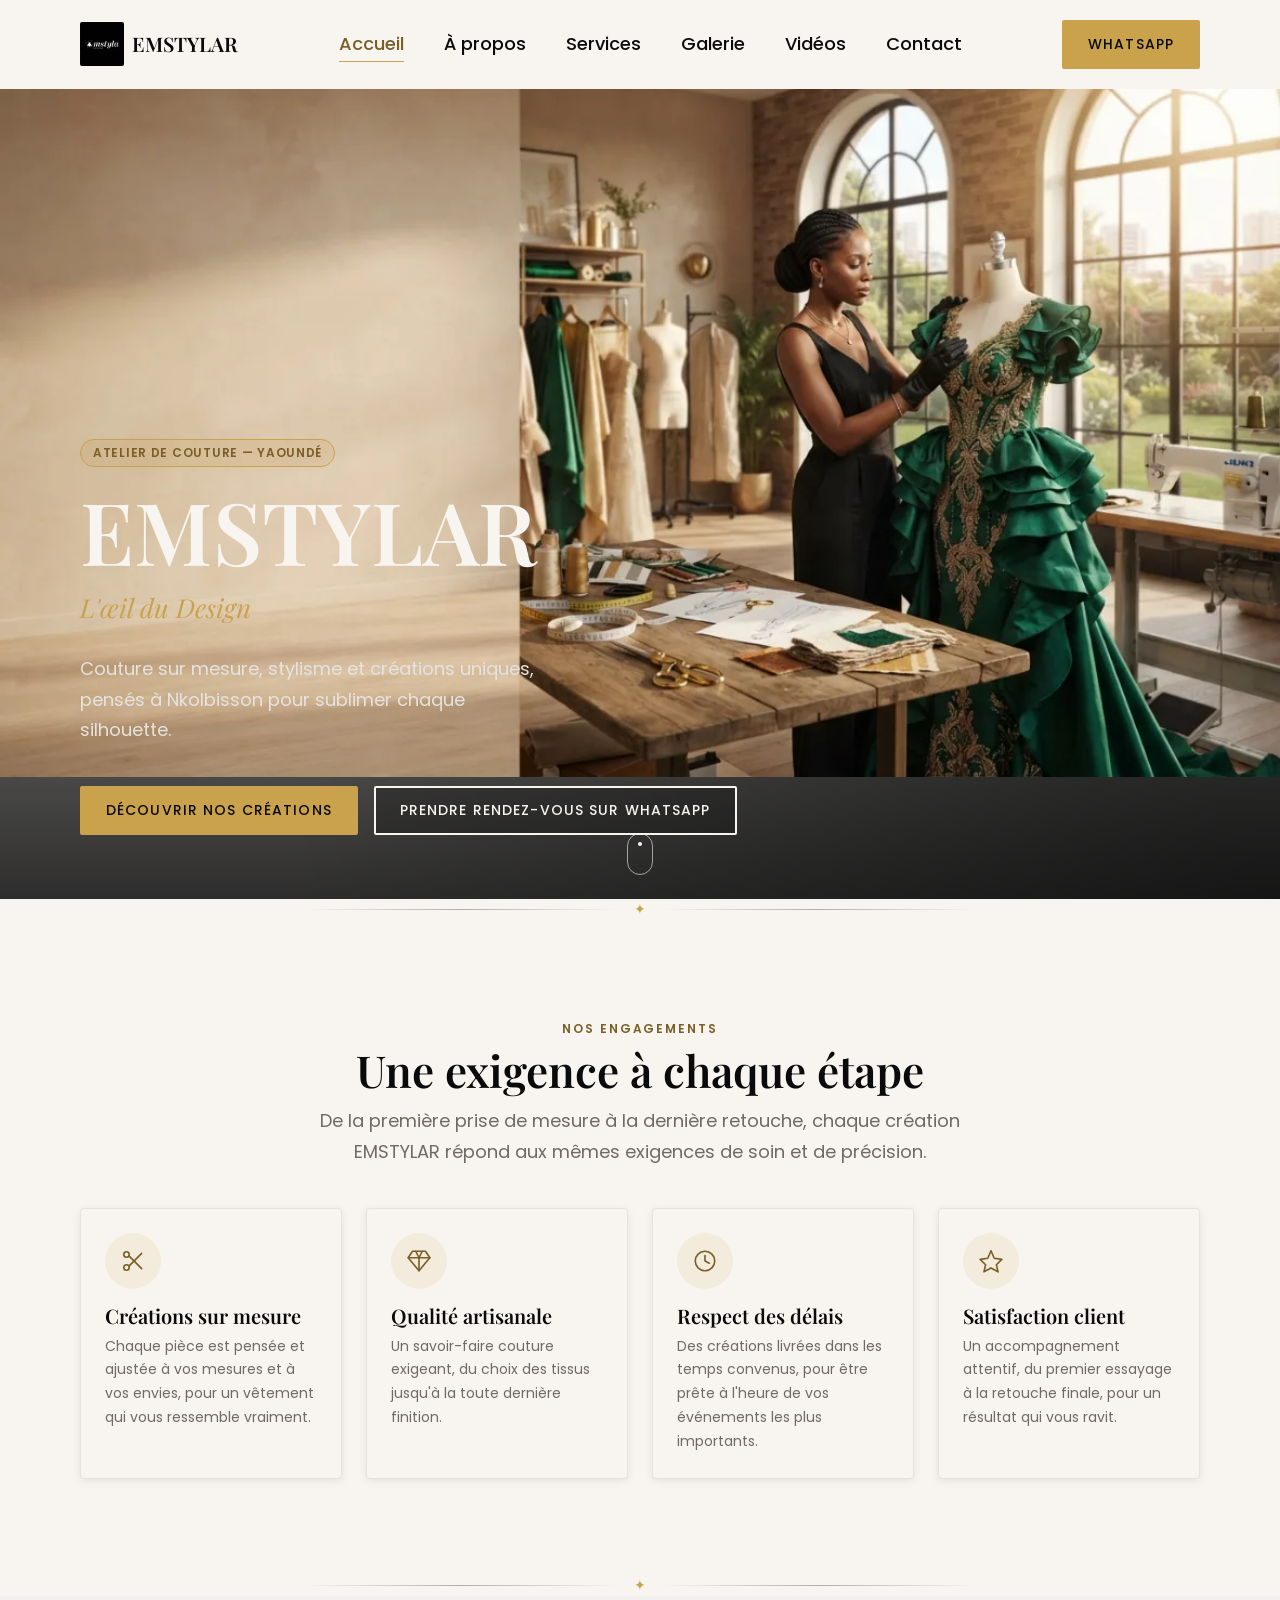
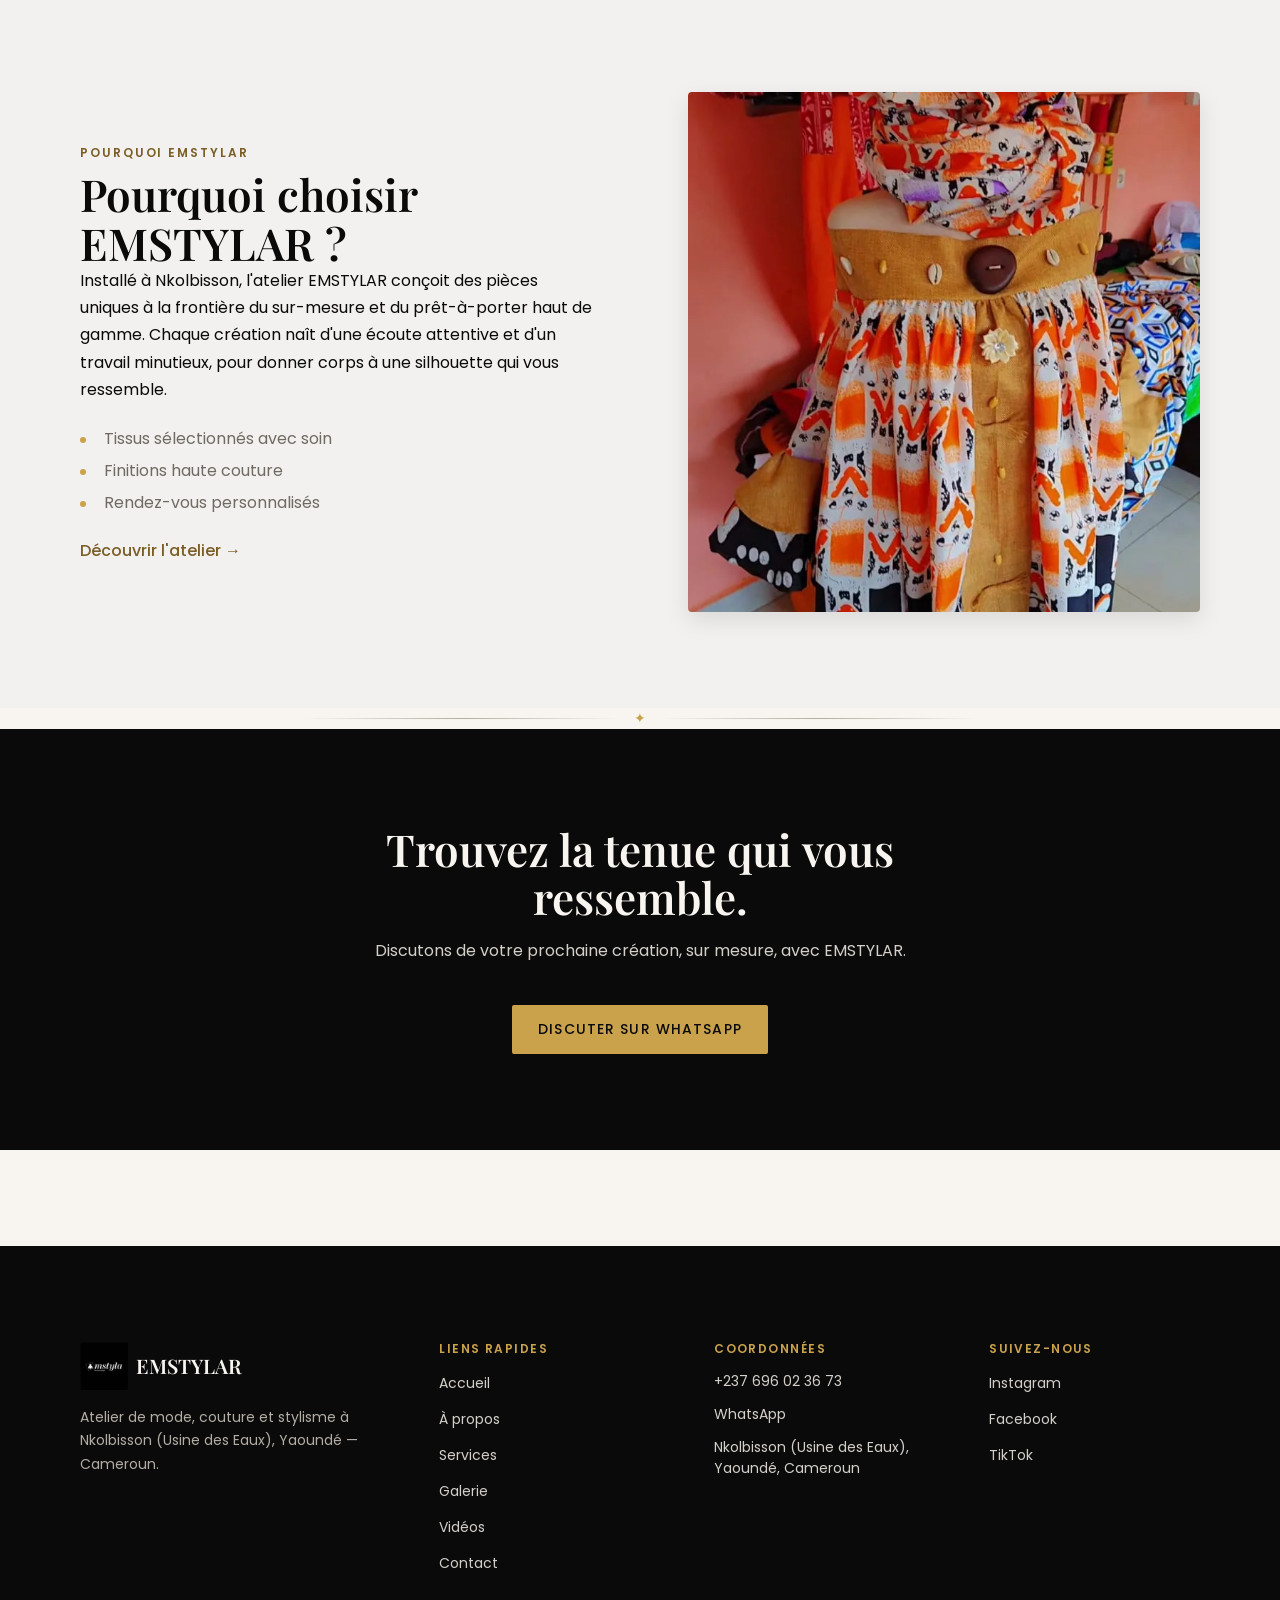
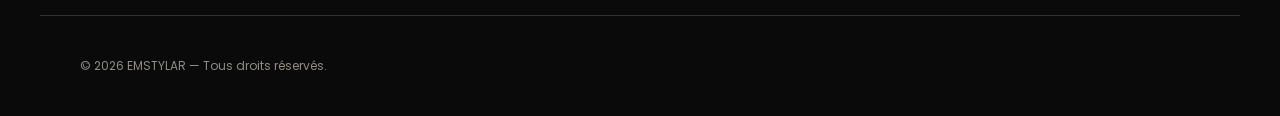
==== index.html @ bec5b72a "feat(seo): add Open Graph sharing image and metadata" ====
<!DOCTYPE html>
<html lang="fr">
<head>
  <meta charset="UTF-8" />
  <meta name="viewport" content="width=device-width, initial-scale=1.0" />
  <title>EMSTYLAR | Atelier de couture, mode et stylisme à Nkolbisson, Yaoundé</title>
  <meta name="description" content="EMSTYLAR est un atelier de couture et de stylisme à Nkolbisson (Usine des Eaux), Yaoundé. Créations sur mesure, formations et stages de vacances." />
  <meta name="keywords" content="EMSTYLAR, atelier de couture Yaoundé, stylisme Cameroun, couture sur mesure, Nkolbisson, mode africaine" />
  <meta name="author" content="EMSTYLAR" />
  <meta name="language" content="French" />
  <meta name="robots" content="index, follow" />
  <meta name="theme-color" content="#0a0a0a" />
  <link rel="canonical" href="https://www.emstylar.com/" />
  <link rel="icon" type="image/jpeg" href="assets/optimized/img/logo-badge.jpg" />

  <!-- Open Graph -->
  <meta property="og:title" content="EMSTYLAR | Atelier de couture, mode et stylisme à Nkolbisson, Yaoundé" />
  <meta property="og:description" content="EMSTYLAR est un atelier de couture et de stylisme à Nkolbisson (Usine des Eaux), Yaoundé. Créations sur mesure, formations et stages de vacances." />
  <meta property="og:type" content="website" />
  <meta property="og:image" content="https://www.emstylar.com/assets/optimized/img/og/og-image.jpg" />
  <meta property="og:image:width" content="1200" />
  <meta property="og:image:height" content="630" />
  <meta property="og:image:type" content="image/jpeg" />
  <meta property="og:image:alt" content="EMSTYLAR — L'œil du Design" />
  <meta property="og:url" content="https://www.emstylar.com/" />
  <meta property="og:site_name" content="EMSTYLAR" />
  <meta property="og:locale" content="fr_FR" />

  <!-- Twitter Card -->
  <meta name="twitter:card" content="summary_large_image" />
  <meta name="twitter:title" content="EMSTYLAR | Atelier de couture, mode et stylisme à Nkolbisson, Yaoundé" />
  <meta name="twitter:description" content="EMSTYLAR est un atelier de couture et de stylisme à Nkolbisson (Usine des Eaux), Yaoundé. Créations sur mesure, formations et stages de vacances." />
  <meta name="twitter:image" content="https://www.emstylar.com/assets/optimized/img/og/og-image.jpg" />
  <meta name="twitter:image:alt" content="EMSTYLAR — L'œil du Design" />

  <!-- Données structurées (JSON-LD) -->
  <script type="application/ld+json">
  {
    "@context": "https://schema.org",
    "@type": "LocalBusiness",
    "name": "EMSTYLAR",
    "slogan": "L'œil du Design",
    "description": "Atelier de mode, couture et stylisme à Nkolbisson (Usine des Eaux), Yaoundé — créations sur mesure, formations et stages de vacances.",
    "telephone": "+237696023673",
    "email": "Emostyvimlarissa@gmail.com",
    "address": {
      "@type": "PostalAddress",
      "streetAddress": "Nkolbisson (Usine des Eaux)",
      "addressLocality": "Yaoundé",
      "addressCountry": "CM"
    },
    "openingHoursSpecification": [
      {
        "@type": "OpeningHoursSpecification",
        "dayOfWeek": ["Monday", "Tuesday", "Wednesday", "Thursday", "Friday"],
        "opens": "08:00",
        "closes": "18:00"
      },
      {
        "@type": "OpeningHoursSpecification",
        "dayOfWeek": "Saturday",
        "opens": "09:00",
        "closes": "16:00"
      }
    ],
    "image": "https://www.emstylar.com/assets/optimized/img/og/og-image.jpg",
    "url": "https://www.emstylar.com"
  }
  </script>

  <link rel="preconnect" href="https://fonts.googleapis.com" />
  <link rel="preconnect" href="https://fonts.gstatic.com" crossorigin />
  <link href="https://fonts.googleapis.com/css2?family=Playfair+Display:wght@400;600;700&family=Poppins:wght@300;400;500;600&display=swap" rel="stylesheet" />

  <link rel="stylesheet" href="assets/css/variables.css" />
  <link rel="stylesheet" href="assets/css/reset.css" />
  <link rel="stylesheet" href="assets/css/base.css" />
  <link rel="stylesheet" href="assets/css/layout.css" />
  <link rel="stylesheet" href="assets/css/components.css" />
  <link rel="stylesheet" href="assets/css/navbar.css" />
  <link rel="stylesheet" href="assets/css/footer.css" />
  <link rel="stylesheet" href="assets/css/animations.css" />
  <link rel="stylesheet" href="assets/css/print.css" media="print" />
  <link rel="stylesheet" href="assets/css/pages/home.css" />
</head>
<body>
  <a class="skip-link" href="#main-content">Aller au contenu principal</a>

  <header id="site-header" class="site-header">
    <div class="container site-header__inner">
      <a href="index.html" class="site-header__brand" aria-label="EMSTYLAR — Retour à l'accueil">
        <picture>
          <source srcset="assets/optimized/img/logo-badge.webp" type="image/webp" />
          <img
            class="site-header__logo-badge"
            src="assets/optimized/img/logo-badge.jpg"
            alt="Logo EMSTYLAR" data-config-attr="alt:company.logoAlt"
            width="120"
            height="120"
          />
        </picture>
        <span class="site-header__brand-name" data-config-text="company.name">EMSTYLAR</span>
      </a>

      <nav id="primary-menu-panel" class="site-nav" aria-label="Navigation principale">
        <ul class="site-nav__list">
          <li><a href="index.html" class="site-nav__link">Accueil</a></li>
          <li><a href="about.html" class="site-nav__link">À propos</a></li>
          <li><a href="services.html" class="site-nav__link">Services</a></li>
          <li><a href="gallery.html" class="site-nav__link">Galerie</a></li>
          <li><a href="videos.html" class="site-nav__link">Vidéos</a></li>
          <li><a href="contact.html" class="site-nav__link">Contact</a></li>
        </ul>
      </nav>

      <div class="site-header__actions">
        <a
          class="btn btn--primary site-header__whatsapp"
          href="https://wa.me/237696023673" data-config-attr="href:contact.whatsappBaseUrl"
          target="_blank"
          rel="noopener noreferrer"
        >
          WhatsApp
        </a>

        <button
          type="button"
          id="menu-toggle"
          class="menu-toggle"
          aria-expanded="false"
          aria-controls="primary-menu-panel"
          aria-label="Ouvrir le menu de navigation"
        >
          <span class="menu-toggle__bar" aria-hidden="true"></span>
          <span class="menu-toggle__bar" aria-hidden="true"></span>
          <span class="menu-toggle__bar" aria-hidden="true"></span>
        </button>
      </div>
    </div>
  </header>

  <div id="nav-backdrop" class="nav-backdrop"></div>

  <main id="main-content">
    <!-- ================= HERO ================= -->
    <section class="hero" aria-label="Présentation de EMSTYLAR">
      <div class="hero__media">
        <picture>
          <source srcset="assets/optimized/img/hero-home.webp" type="image/webp" />
          <img
            class="hero__image"
            src="assets/optimized/img/hero-home.jpg"
            alt="Styliste EMSTYLAR ajustant une robe de soirée brodée sur mesure dans l'atelier"
            width="1182"
            height="665"
            fetchpriority="high"
          />
        </picture>
        <div class="hero__overlay" aria-hidden="true"></div>
      </div>

      <div class="container hero__content">
        <span class="badge badge--gold hero__badge u-animate-fade-up">Atelier de couture — Yaoundé</span>
        <h1 class="hero__title u-animate-fade-up u-delay-1" data-config-text="company.name">EMSTYLAR</h1>
        <p class="hero__slogan u-animate-fade-up u-delay-2" data-config-text="company.slogan">L'œil du Design</p>
        <p class="hero__intro u-animate-fade-up u-delay-3">
          Couture sur mesure, stylisme et créations uniques, pensés à Nkolbisson pour sublimer chaque silhouette.
        </p>
        <div class="hero__actions u-animate-fade-up u-delay-4">
          <a href="gallery.html" class="btn btn--primary">Découvrir nos créations</a>
          <a
            href="https://wa.me/237696023673" data-config-attr="href:contact.whatsappBaseUrl"
            target="_blank"
            rel="noopener noreferrer"
            class="btn btn--outline btn--on-dark"
          >
            Prendre rendez-vous sur WhatsApp
          </a>
        </div>
      </div>

      <a href="#engagements" class="hero__scroll-cue" aria-label="Défiler vers le contenu de la page">
        <span class="hero__scroll-cue-dot" aria-hidden="true"></span>
      </a>
    </section>

    <div class="divider" role="presentation">
      <span class="divider__icon" aria-hidden="true">✦</span>
    </div>

    <!-- ================= NOS ENGAGEMENTS ================= -->
    <section id="engagements" class="section">
      <div class="container">
        <header class="section__header">
          <span class="eyebrow">Nos engagements</span>
          <h2 class="section-title">Une exigence à chaque étape</h2>
          <p class="section-subtitle">
            De la première prise de mesure à la dernière retouche, chaque création EMSTYLAR répond aux mêmes
            exigences de soin et de précision.
          </p>
        </header>

        <div class="grid grid--2 grid--4">
          <article class="card engagement-card">
            <span class="engagement-card__icon" aria-hidden="true">
              <svg viewBox="0 0 24 24" fill="none" stroke="currentColor" stroke-width="1.5" stroke-linecap="round" stroke-linejoin="round">
                <circle cx="6" cy="6" r="2.5" />
                <circle cx="6" cy="18" r="2.5" />
                <line x1="8.5" y1="7.5" x2="20" y2="19" />
                <line x1="8.5" y1="16.5" x2="20" y2="5" />
              </svg>
            </span>
            <h3 class="card__title">Créations sur mesure</h3>
            <p class="card__body">
              Chaque pièce est pensée et ajustée à vos mesures et à vos envies, pour un vêtement qui vous
              ressemble vraiment.
            </p>
          </article>

          <article class="card engagement-card">
            <span class="engagement-card__icon" aria-hidden="true">
              <svg viewBox="0 0 24 24" fill="none" stroke="currentColor" stroke-width="1.5" stroke-linecap="round" stroke-linejoin="round">
                <path d="M6 3h12l4 6-10 12L2 9z" />
                <path d="M2 9h20" />
                <path d="M9 3l3 6 3-6" />
                <path d="M12 9v12" />
              </svg>
            </span>
            <h3 class="card__title">Qualité artisanale</h3>
            <p class="card__body">
              Un savoir-faire couture exigeant, du choix des tissus jusqu'à la toute dernière finition.
            </p>
          </article>

          <article class="card engagement-card">
            <span class="engagement-card__icon" aria-hidden="true">
              <svg viewBox="0 0 24 24" fill="none" stroke="currentColor" stroke-width="1.5" stroke-linecap="round" stroke-linejoin="round">
                <circle cx="12" cy="12" r="9" />
                <polyline points="12 7 12 12 16 14" />
              </svg>
            </span>
            <h3 class="card__title">Respect des délais</h3>
            <p class="card__body">
              Des créations livrées dans les temps convenus, pour être prête à l'heure de vos événements les
              plus importants.
            </p>
          </article>

          <article class="card engagement-card">
            <span class="engagement-card__icon" aria-hidden="true">
              <svg viewBox="0 0 24 24" fill="none" stroke="currentColor" stroke-width="1.5" stroke-linecap="round" stroke-linejoin="round">
                <polygon points="12 2.5 15 9.5 22 10.5 17 15.5 18.5 22 12 18.5 5.5 22 7 15.5 2 10.5 9 9.5" />
              </svg>
            </span>
            <h3 class="card__title">Satisfaction client</h3>
            <p class="card__body">
              Un accompagnement attentif, du premier essayage à la retouche finale, pour un résultat qui vous
              ravit.
            </p>
          </article>
        </div>
      </div>
    </section>

    <div class="divider" role="presentation">
      <span class="divider__icon" aria-hidden="true">✦</span>
    </div>

    <!-- ================= POURQUOI CHOISIR EMSTYLAR ================= -->
    <section class="section section--alt">
      <div class="container why-us">
        <div class="why-us__text">
          <span class="eyebrow">Pourquoi EMSTYLAR</span>
          <h2 class="section-title">Pourquoi choisir EMSTYLAR ?</h2>
          <p>
            Installé à Nkolbisson, l'atelier EMSTYLAR conçoit des pièces uniques à la frontière du sur-mesure
            et du prêt-à-porter haut de gamme. Chaque création naît d'une écoute attentive et d'un travail
            minutieux, pour donner corps à une silhouette qui vous ressemble.
          </p>
          <ul class="why-us__list">
            <li>Tissus sélectionnés avec soin</li>
            <li>Finitions haute couture</li>
            <li>Rendez-vous personnalisés</li>
          </ul>
          <a href="about.html" class="link link--gold">Découvrir l'atelier →</a>
        </div>

        <div class="why-us__media">
          <picture>
            <source srcset="assets/optimized/img/21-27-08-6-lg.webp" type="image/webp" />
            <img
              src="assets/optimized/img/21-27-08-6-lg.jpg"
              alt="Création EMSTYLAR en cours de confection dans l'atelier de Nkolbisson"
              width="720"
              height="1280"
              loading="lazy"
              class="why-us__image"
            />
          </picture>
        </div>
      </div>
    </section>

    <div class="divider" role="presentation">
      <span class="divider__icon" aria-hidden="true">✦</span>
    </div>

    <!-- ================= CTA ================= -->
    <section class="section section--dark cta-section">
      <div class="container cta-section__inner">
        <h2 class="cta-section__title">Trouvez la tenue qui vous ressemble.</h2>
        <p class="cta-section__text">
          Discutons de votre prochaine création, sur mesure, avec EMSTYLAR.
        </p>
        <a
          href="https://wa.me/237696023673" data-config-attr="href:contact.whatsappBaseUrl"
          target="_blank"
          rel="noopener noreferrer"
          class="btn btn--primary"
        >
          Discuter sur WhatsApp
        </a>
      </div>
    </section>
  </main>

  <footer id="site-footer" class="site-footer">
    <div class="container site-footer__grid">
      <div class="site-footer__brand">
        <div class="site-footer__brand-row">
          <picture>
            <source srcset="assets/optimized/img/logo-badge.webp" type="image/webp" />
            <img
              class="site-footer__logo-badge"
              src="assets/optimized/img/logo-badge.jpg"
              alt="Logo EMSTYLAR" data-config-attr="alt:company.logoAlt"
              width="120"
              height="120"
              loading="lazy"
            />
          </picture>
          <span class="site-footer__brand-name" data-config-text="company.name">EMSTYLAR</span>
        </div>
        <p class="site-footer__tagline" data-config-text="company.tagline">
          Atelier de mode, couture et stylisme à Nkolbisson (Usine des Eaux), Yaoundé — Cameroun.
        </p>
      </div>

      <nav class="site-footer__col" aria-label="Liens rapides">
        <h2 class="site-footer__heading">Liens rapides</h2>
        <ul>
          <li><a href="index.html">Accueil</a></li>
          <li><a href="about.html">À propos</a></li>
          <li><a href="services.html">Services</a></li>
          <li><a href="gallery.html">Galerie</a></li>
          <li><a href="videos.html">Vidéos</a></li>
          <li><a href="contact.html">Contact</a></li>
        </ul>
      </nav>

      <div class="site-footer__col">
        <h2 class="site-footer__heading">Coordonnées</h2>
        <ul class="site-footer__contact">
          <li><a href="tel:+237696023673" data-config-attr="href:contact.phoneHref" data-config-text="contact.phone">+237 696 02 36 73</a></li>
          <li><a href="https://wa.me/237696023673" data-config-attr="href:contact.whatsappBaseUrl" target="_blank" rel="noopener noreferrer">WhatsApp</a></li>
          <li data-config-text="maps.address">Nkolbisson (Usine des Eaux), Yaoundé, Cameroun</li>
        </ul>
      </div>

      <div class="site-footer__col">
        <h2 class="site-footer__heading">Suivez-nous</h2>
        <ul class="site-footer__social">
          <li><a href="#" aria-label="EMSTYLAR sur Instagram (lien à venir)">Instagram</a></li>
          <li><a href="#" aria-label="EMSTYLAR sur Facebook (lien à venir)">Facebook</a></li>
          <li><a href="#" aria-label="EMSTYLAR sur TikTok (lien à venir)">TikTok</a></li>
        </ul>
      </div>
    </div>

    <div class="site-footer__bottom container">
      <p>&copy; <span id="current-year" data-config-text="site.year"></span> <span data-config-text="company.name">EMSTYLAR</span> — Tous droits réservés.</p>
    </div>
  </footer>

  <button type="button" id="back-to-top" class="back-to-top" aria-label="Retour en haut de page">↑</button>

  <script type="module" src="assets/js/main.js"></script>
</body>
</html>
---- assets/css/variables.css ----
/* ==========================================================================
   EMSTYLAR — Design Tokens
   ==========================================================================
   Source unique de vérité pour les couleurs, la typographie, les échelles
   d'espacement, les ombres, les durées d'animation, etc.
   Ce fichier ne contient AUCUNE règle de mise en page ni de composant :
   uniquement des variables CSS (custom properties), consommées par
   base.css, layout.css, components.css, animations.css et print.css.
   ========================================================================== */

:root {
  /* --------------------------------------------------------------------
     1. Couleurs de marque
     -------------------------------------------------------------------- */
  --color-black: #0a0a0a;              /* Noir profond — fond principal, texte */
  --color-white: #f8f5f0;              /* Blanc cassé — fond clair, texte inversé */
  --color-gold: #c9a24b;               /* Doré — accent signature de la marque */
  --color-gold-light: #e3c988;         /* Doré éclairci — hover, dégradés, décor */
  --color-gold-dark: #a3813a;          /* Doré assombri — hover sur bouton doré */
  --color-gold-ink: #7a5e26;           /* Doré foncé — UNIQUEMENT pour du texte doré
                                            sur fond clair (contraste AA ≥ 4.5:1).
                                            --color-gold ne doit jamais servir de
                                            couleur de texte sur --color-white. */

  /* Couleur secondaire — bordeaux profond, présent sur les supports de marque
     (fond du logo). Utilisée pour enrichir la palette sans la dénaturer. */
  --color-secondary: #4a1420;
  --color-secondary-light: #6b2434;
  --color-secondary-dark: #300d15;

  /* --------------------------------------------------------------------
     2. Nuances de gris (neutres)
     -------------------------------------------------------------------- */
  --gray-50:  #fafaf9;
  --gray-100: #f2f1ef;
  --gray-200: #e5e3df;                 /* ≈ Gris clair de la charte */
  --gray-300: #d3d0ca;
  --gray-400: #b3aea5;
  --gray-500: #918b80;
  --gray-600: #6f6a62;
  --gray-700: #504c46;
  --gray-800: #34312d;
  --gray-900: #1c1a17;

  /* --------------------------------------------------------------------
     3. Couleurs d'état
     Chaque état expose 3 tons : texte (contraste AA sur fond clair),
     fond (teinte pâle pour alertes/badges) et bordure.
     -------------------------------------------------------------------- */
  --color-success: #2f6d4f;
  --color-success-bg: #e8f3ec;
  --color-success-border: #bcdcc9;

  --color-error: #9a2a2a;
  --color-error-bg: #f8eaea;
  --color-error-border: #e3bcbc;

  --color-warning: #8a5a00;
  --color-warning-bg: #faf1df;
  --color-warning-border: #edd6a3;

  --color-info: #2a5a8a;
  --color-info-bg: #e8f0f8;
  --color-info-border: #bcd4e9;

  /* --------------------------------------------------------------------
     4. Couleurs sémantiques (alias d'usage)
     -------------------------------------------------------------------- */
  --color-text: var(--color-black);
  --color-text-muted: var(--gray-600);
  --color-text-inverse: var(--color-white);
  --color-bg: var(--color-white);
  --color-bg-alt: var(--gray-100);
  --color-bg-inverse: var(--color-black);
  --color-accent: var(--color-gold);
  --color-border: var(--gray-200);
  --color-border-strong: var(--gray-400);
  --color-focus-ring: var(--color-gold);

  /* --------------------------------------------------------------------
     5. Typographie
     -------------------------------------------------------------------- */
  --font-heading: "Playfair Display", serif;
  --font-body: "Poppins", sans-serif;

  --fw-light: 300;
  --fw-regular: 400;
  --fw-medium: 500;
  --fw-semibold: 600;
  --fw-bold: 700;

  /* Échelle fluide (mobile-first) : s'ajuste entre le viewport mobile et desktop */
  --fs-xs:   0.75rem;                                     /* 12px */
  --fs-sm:   0.875rem;                                    /* 14px */
  --fs-base: 1rem;                                        /* 16px */
  --fs-md:   1.125rem;                                     /* 18px */
  --fs-lg:   1.25rem;                                      /* 20px */
  --fs-xl:   clamp(1.375rem, 1.3rem + 0.5vw, 1.625rem);     /* ~22–26px */
  --fs-2xl:  clamp(1.625rem, 1.5rem + 1vw, 2.125rem);       /* ~26–34px */
  --fs-3xl:  clamp(2rem, 1.75rem + 1.5vw, 2.75rem);         /* ~32–44px */
  --fs-4xl:  clamp(2.5rem, 2rem + 2.5vw, 3.75rem);          /* ~40–60px */
  --fs-5xl:  clamp(3rem, 2.2rem + 4vw, 5rem);                /* ~48–80px */

  --lh-tight:   1.1;
  --lh-snug:    1.25;
  --lh-normal:  1.5;
  --lh-relaxed: 1.7;
  --lh-loose:   2;

  /* --------------------------------------------------------------------
     6. Espacements
     Échelle cohérente basée sur un pas de 4px, utilisée pour paddings,
     margins et gaps de grille afin de garantir un rythme vertical régulier.
     -------------------------------------------------------------------- */
  --space-3xs: 0.25rem;   /* 4px */
  --space-2xs: 0.5rem;    /* 8px */
  --space-xs:  0.75rem;   /* 12px */
  --space-sm:  1rem;      /* 16px */
  --space-md:  1.5rem;    /* 24px */
  --space-lg:  2.5rem;    /* 40px */
  --space-xl:  4rem;      /* 64px */
  --space-2xl: 6rem;      /* 96px */
  --space-3xl: 8rem;      /* 128px */

  /* --------------------------------------------------------------------
     7. Rayons
     Esthétique volontairement sobre (peu arrondie) pour rester dans un
     registre haute couture plutôt que "ludique".
     -------------------------------------------------------------------- */
  --radius-none: 0;
  --radius-sm: 2px;
  --radius-md: 4px;
  --radius-lg: 8px;
  --radius-xl: 16px;
  --radius-full: 999px;

  /* --------------------------------------------------------------------
     8. Bordures
     -------------------------------------------------------------------- */
  --border-width-sm: 1px;
  --border-width-md: 2px;
  --border-width-lg: 3px;
  --border-style: solid;

  /* --------------------------------------------------------------------
     9. Ombres
     Ombres douces et discrètes, cohérentes avec un rendu luxueux et épuré.
     -------------------------------------------------------------------- */
  --shadow-xs: 0 1px 3px rgba(10, 10, 10, 0.06);
  --shadow-sm: 0 2px 8px rgba(10, 10, 10, 0.08);
  --shadow-md: 0 8px 24px rgba(10, 10, 10, 0.10);
  --shadow-lg: 0 16px 40px rgba(10, 10, 10, 0.14);
  --shadow-gold: 0 8px 24px rgba(201, 162, 75, 0.25);
  --shadow-focus: 0 0 0 3px rgba(201, 162, 75, 0.35);

  /* --------------------------------------------------------------------
     10. Durées & courbes d'animation
     -------------------------------------------------------------------- */
  --duration-fast:   150ms;
  --duration-base:   300ms;
  --duration-slow:   600ms;
  --duration-slower: 900ms;

  --ease-default: cubic-bezier(0.4, 0, 0.2, 1);
  --ease-out:     cubic-bezier(0.16, 1, 0.3, 1);
  --ease-in-out:  cubic-bezier(0.65, 0, 0.35, 1);

  /* Raccourcis prêts à l'emploi pour les micro-interactions (hover, focus...) */
  --transition-fast: var(--duration-fast) var(--ease-default);
  --transition-base: var(--duration-base) var(--ease-default);
  --transition-slow: var(--duration-slow) var(--ease-out);

  /* --------------------------------------------------------------------
     11. Z-index
     Échelle centralisée pour éviter les conflits d'empilement.
     -------------------------------------------------------------------- */
  --z-base: 1;
  --z-dropdown: 50;
  --z-sticky: 80;
  --z-header: 100;
  --z-floating: 200;
  --z-overlay: 250;
  --z-modal: 300;
  --z-toast: 400;
  --z-tooltip: 500;

  /* --------------------------------------------------------------------
     12. Conteneur
     -------------------------------------------------------------------- */
  --container-max: 1200px;
  --container-narrow: 720px;
  --container-wide: 1440px;
  --container-padding: var(--space-sm);

  /* --------------------------------------------------------------------
     12b. Dimensions structurelles
     Hauteur du header généreuse : le logo source (carré, fond plein,
     non recadré à ce stade) a besoin de place pour rester lisible.
     À réduire une fois le logo optimisé/recadré (Milestone Médias).
     -------------------------------------------------------------------- */
  --header-height: 88px;
}

/* --------------------------------------------------------------------
   13. Repères de breakpoints (documentation)
   --------------------------------------------------------------------
   Les media queries ne peuvent pas lire les custom properties CSS dans
   leur condition : ces valeurs sont donc une référence à recopier
   littéralement dans chaque @media (approche mobile-first, min-width).

   --bp-sm  : 576px  (petits mobiles → mobiles larges)
   --bp-md  : 768px  (tablettes)
   --bp-lg  : 992px  (petits écrans desktop)
   --bp-xl  : 1200px (desktop)
   --bp-2xl : 1440px (grands écrans)
   -------------------------------------------------------------------- */

/* --------------------------------------------------------------------
   14. Mode sombre — préparé, non activé
   --------------------------------------------------------------------
   Ce bloc redéfinit les tokens sémantiques pour un thème sombre. Il ne
   s'applique que si l'attribut data-theme="dark" est posé sur <html>,
   ce qui n'est pas encore fait à ce stade du projet (aucun sélecteur
   de thème n'existe dans l'interface pour le moment).
   -------------------------------------------------------------------- */
:root[data-theme="dark"] {
  --color-text: var(--color-white);
  --color-text-muted: var(--gray-400);
  --color-text-inverse: var(--color-black);
  --color-bg: var(--color-black);
  --color-bg-alt: var(--gray-900);
  --color-bg-inverse: var(--color-white);
  --color-border: var(--gray-800);
  --color-border-strong: var(--gray-600);
}
---- assets/css/base.css ----
/* ==========================================================================
   EMSTYLAR — Styles de base
   ==========================================================================
   Éléments HTML par défaut + styles globaux transverses (sélection de
   texte, scrollbar, focus clavier, états disabled). Aucune mise en page
   de section ni de composant ici : voir layout.css et components.css.
   ========================================================================== */

/* --------------------------------------------------------------------
   Corps du document
   -------------------------------------------------------------------- */
body {
  font-family: var(--font-body);
  font-size: var(--fs-base);
  font-weight: var(--fw-regular);
  line-height: var(--lh-normal);
  color: var(--color-text);
  background-color: var(--color-bg);
}

/* --------------------------------------------------------------------
   Titres — hiérarchie visuelle par défaut (avant tout composant "Titre")
   -------------------------------------------------------------------- */
h1,
h2,
h3,
h4,
h5,
h6 {
  font-family: var(--font-heading);
  font-weight: var(--fw-semibold);
  line-height: var(--lh-tight);
  color: var(--color-text);
}

h1 { font-size: var(--fs-4xl); }
h2 { font-size: var(--fs-3xl); }
h3 { font-size: var(--fs-2xl); }
h4 { font-size: var(--fs-xl); }
h5 { font-size: var(--fs-lg); }
h6 { font-size: var(--fs-md); }

p {
  line-height: var(--lh-relaxed);
}

small {
  font-size: var(--fs-sm);
  color: var(--color-text-muted);
}

/* --------------------------------------------------------------------
   Accessibilité — lien d'évitement
   -------------------------------------------------------------------- */
.skip-link {
  position: absolute;
  top: -100%;
  left: var(--space-sm);
  z-index: var(--z-modal);
  padding: var(--space-xs) var(--space-sm);
  background-color: var(--color-black);
  color: var(--color-white);
  border-radius: var(--radius-sm);
  transition: top var(--transition-fast);
}

.skip-link:focus {
  top: var(--space-sm);
}

/* --------------------------------------------------------------------
   Accessibilité — focus clavier visible (WCAG 2.4.7)
   Le focus par défaut de la souris (:focus) reste discret ; seul le
   focus au clavier (:focus-visible) reçoit l'anneau doré.
   -------------------------------------------------------------------- */
a:focus-visible,
button:focus-visible,
input:focus-visible,
textarea:focus-visible,
select:focus-visible,
summary:focus-visible,
[tabindex]:focus-visible {
  outline: var(--border-width-md) solid var(--color-focus-ring);
  outline-offset: 2px;
  border-radius: var(--radius-sm);
}

/* --------------------------------------------------------------------
   États désactivés — cohérents sur tous les éléments interactifs
   -------------------------------------------------------------------- */
button:disabled,
input:disabled,
textarea:disabled,
select:disabled,
[aria-disabled="true"],
.is-disabled {
  opacity: 0.5;
  cursor: not-allowed;
  pointer-events: none;
}

/* --------------------------------------------------------------------
   Sélection de texte
   -------------------------------------------------------------------- */
::selection {
  background-color: var(--color-gold);
  color: var(--color-black);
}

/* --------------------------------------------------------------------
   Scrollbar personnalisée (Firefox + navigateurs WebKit/Blink)
   -------------------------------------------------------------------- */
html {
  scrollbar-width: thin;
  scrollbar-color: var(--color-gold) var(--gray-100);
}

::-webkit-scrollbar {
  width: 10px;
  height: 10px;
}

::-webkit-scrollbar-track {
  background: var(--gray-100);
}

::-webkit-scrollbar-thumb {
  background-color: var(--color-gold);
  border-radius: var(--radius-full);
  border: 2px solid var(--gray-100);
}

::-webkit-scrollbar-thumb:hover {
  background-color: var(--color-gold-dark);
}
---- assets/css/layout.css ----
/* ==========================================================================
   EMSTYLAR — Layout
   ==========================================================================
   Structure générale du document (header/main/footer) + système de
   conteneur et de grille responsive. Mobile-first : les colonnes
   s'ajoutent au fur et à mesure que l'espace disponible augmente.
   Le détail visuel des composants est défini dans components.css.
   ========================================================================== */

/* --------------------------------------------------------------------
   Squelette de page
   -------------------------------------------------------------------- */
#site-header {
  position: sticky;
  top: 0;
  /* position:sticky + z-index crée un contexte d'empilement : tout ce qui
     est rendu à l'intérieur du header (dont le tiroir .site-nav) est
     confiné à cette "couche". Le header doit donc utiliser un z-index au
     moins égal à celui du rideau .nav-backdrop (--z-overlay) pour que son
     propre menu mobile s'affiche bien au-dessus de ce rideau. */
  z-index: var(--z-modal);
}

#main-content {
  min-height: 60vh;
}

#site-footer {
  margin-top: var(--space-2xl);
}

/* --------------------------------------------------------------------
   Conteneur principal
   Padding latéral mobile-first : resserré sur petit écran, plus aéré
   à mesure que le viewport grandit.
   -------------------------------------------------------------------- */
.container {
  width: 100%;
  max-width: var(--container-max);
  margin-inline: auto;
  padding-inline: var(--container-padding);
}

.container--narrow {
  max-width: var(--container-narrow);
}

.container--wide {
  max-width: var(--container-wide);
}

@media (min-width: 768px) {
  .container {
    --container-padding: var(--space-md);
  }
}

@media (min-width: 1200px) {
  .container {
    --container-padding: var(--space-lg);
  }
}

/* --------------------------------------------------------------------
   Grille responsive
   .grid           : grille de base (1 colonne mobile), gap cohérent.
   .grid--2/3/4    : nombre de colonnes cible à partir des breakpoints.
   .grid--auto     : grille fluide auto-adaptative, sans media query,
                     idéale pour des collections de cartes (galerie...).
   -------------------------------------------------------------------- */
.grid {
  display: grid;
  grid-template-columns: 1fr;
  gap: var(--space-md);
}

.grid--auto {
  display: grid;
  grid-template-columns: repeat(auto-fit, minmax(260px, 1fr));
  gap: var(--space-md);
}

@media (min-width: 576px) {
  .grid--2 { grid-template-columns: repeat(2, 1fr); }
}

@media (min-width: 768px) {
  .grid--3 { grid-template-columns: repeat(3, 1fr); }
}

@media (min-width: 992px) {
  .grid--2 { grid-template-columns: repeat(2, 1fr); }
  .grid--3 { grid-template-columns: repeat(3, 1fr); }
  .grid--4 { grid-template-columns: repeat(4, 1fr); }
}

/* --------------------------------------------------------------------
   Utilitaires de disposition minimalistes
   -------------------------------------------------------------------- */
.flex {
  display: flex;
}

.flex--center {
  display: flex;
  align-items: center;
  justify-content: center;
}

.flex--between {
  display: flex;
  align-items: center;
  justify-content: space-between;
}

.flex--wrap {
  flex-wrap: wrap;
}
---- assets/css/components.css ----
/* ==========================================================================
   EMSTYLAR — Composants de base
   ==========================================================================
   Briques réutilisables du Design System : boutons, cartes, badges,
   sections, titres, liens, formulaires, tableaux, alertes, indicateurs
   de chargement et fil d'Ariane. La navbar et le footer, plus complexes,
   ont leurs propres fichiers dédiés : navbar.css et footer.css.
   ========================================================================== */

/* --------------------------------------------------------------------
   1. Boutons
   Base commune + 3 variantes (primaire, secondaire, contour).
   Style volontairement typé "maison de couture" : lettres espacées,
   petites majuscules, transitions douces.
   -------------------------------------------------------------------- */
.btn {
  display: inline-flex;
  align-items: center;
  justify-content: center;
  gap: var(--space-2xs);
  padding: var(--space-xs) var(--space-md);
  font-family: var(--font-body);
  font-size: var(--fs-sm);
  font-weight: var(--fw-medium);
  letter-spacing: 0.08em;
  text-transform: uppercase;
  white-space: nowrap;
  border: var(--border-width-md) solid transparent;
  border-radius: var(--radius-sm);
  cursor: pointer;
  transition: background-color var(--transition-fast),
    border-color var(--transition-fast), color var(--transition-fast),
    transform var(--transition-fast), box-shadow var(--transition-fast);
}

.btn:active {
  transform: translateY(1px);
}

/* Primaire — fond doré, texte noir (contraste ~7.6:1) */
.btn--primary {
  background-color: var(--color-gold);
  border-color: var(--color-gold);
  color: var(--color-black);
}

.btn--primary:hover {
  background-color: var(--color-gold-dark);
  border-color: var(--color-gold-dark);
  box-shadow: var(--shadow-gold);
}

/* Secondaire — fond noir profond, texte blanc cassé */
.btn--secondary {
  background-color: var(--color-black);
  border-color: var(--color-black);
  color: var(--color-white);
}

.btn--secondary:hover {
  background-color: var(--gray-800);
  border-color: var(--gray-800);
}

/* Contour — transparent, se remplit au survol */
.btn--outline {
  background-color: transparent;
  border-color: var(--color-black);
  color: var(--color-black);
}

.btn--outline:hover {
  background-color: var(--color-black);
  color: var(--color-white);
}

.btn:disabled,
.btn.is-disabled {
  box-shadow: none;
  transform: none;
}

/* Contour clair — pour un bouton "outline" posé sur fond sombre (ex. hero).
   Un léger flou d'arrière-plan garantit la lisibilité même si l'image
   derrière le bouton n'est pas parfaitement sombre à cet endroit. */
.btn--on-dark {
  border-color: var(--color-white);
  color: var(--color-white);
  background-color: rgba(10, 10, 10, 0.25);
  backdrop-filter: blur(6px);
  -webkit-backdrop-filter: blur(6px);
}

.btn--on-dark:hover {
  background-color: var(--color-white);
  color: var(--color-black);
}

/* --------------------------------------------------------------------
   2. Cartes
   -------------------------------------------------------------------- */
.card {
  display: flex;
  flex-direction: column;
  background-color: var(--color-bg);
  border: var(--border-width-sm) solid var(--color-border);
  border-radius: var(--radius-md);
  padding: var(--space-md);
  box-shadow: var(--shadow-sm);
  transition: transform var(--transition-base), box-shadow var(--transition-base);
}

.card:hover {
  transform: translateY(-4px);
  box-shadow: var(--shadow-md);
}

.card__title {
  font-size: var(--fs-lg);
  margin-bottom: var(--space-2xs);
}

.card__body {
  color: var(--color-text-muted);
  font-size: var(--fs-sm);
}

/* --------------------------------------------------------------------
   3. Badges
   -------------------------------------------------------------------- */
.badge {
  display: inline-flex;
  align-items: center;
  padding: var(--space-3xs) var(--space-xs);
  font-size: var(--fs-xs);
  font-weight: var(--fw-semibold);
  letter-spacing: 0.06em;
  text-transform: uppercase;
  border-radius: var(--radius-full);
  border: var(--border-width-sm) solid transparent;
  background-color: var(--gray-100);
  color: var(--color-text);
}

.badge--gold {
  background-color: rgba(201, 162, 75, 0.15);
  color: var(--color-gold-ink);
  border-color: var(--color-gold);
}

.badge--success {
  background-color: var(--color-success-bg);
  color: var(--color-success);
  border-color: var(--color-success-border);
}

.badge--error {
  background-color: var(--color-error-bg);
  color: var(--color-error);
  border-color: var(--color-error-border);
}

.badge--warning {
  background-color: var(--color-warning-bg);
  color: var(--color-warning);
  border-color: var(--color-warning-border);
}

.badge--info {
  background-color: var(--color-info-bg);
  color: var(--color-info);
  border-color: var(--color-info-border);
}

/* --------------------------------------------------------------------
   4. Sections
   Rythme vertical cohérent entre les grandes sections de chaque page.
   -------------------------------------------------------------------- */
.section {
  padding-block: var(--space-xl);
}

.section--alt {
  background-color: var(--color-bg-alt);
}

.section--dark {
  background-color: var(--color-bg-inverse);
  color: var(--color-text-inverse);
}

.section__header {
  max-width: var(--container-narrow);
  margin-inline: auto;
  margin-bottom: var(--space-lg);
  text-align: center;
}

@media (min-width: 992px) {
  .section {
    padding-block: var(--space-2xl);
  }
}

/* --------------------------------------------------------------------
   5. Titres & sous-titres éditoriaux
   Complètent la hiérarchie h1–h6 par défaut (base.css) avec des
   composants typographiques réutilisables (bandeau, titre de section).
   -------------------------------------------------------------------- */
.eyebrow {
  display: inline-block;
  margin-bottom: var(--space-2xs);
  font-family: var(--font-body);
  font-size: var(--fs-xs);
  font-weight: var(--fw-semibold);
  letter-spacing: 0.16em;
  text-transform: uppercase;
  color: var(--color-gold-ink);
}

.section-title {
  font-family: var(--font-heading);
  font-size: var(--fs-3xl);
  line-height: var(--lh-tight);
}

.section-subtitle {
  margin-top: var(--space-xs);
  font-family: var(--font-body);
  font-size: var(--fs-md);
  font-weight: var(--fw-regular);
  color: var(--color-text-muted);
}

/* --------------------------------------------------------------------
   6. Liens (contenu éditorial, hors navigation)
   -------------------------------------------------------------------- */
.link {
  position: relative;
  color: var(--color-text);
  font-weight: var(--fw-medium);
  background-image: linear-gradient(currentColor, currentColor);
  background-position: 0 100%;
  background-repeat: no-repeat;
  background-size: 0% 1px;
  transition: background-size var(--transition-base), color var(--transition-base);
}

.link:hover {
  background-size: 100% 1px;
  color: var(--color-gold-ink);
}

.link--gold {
  color: var(--color-gold-ink);
}

/* --------------------------------------------------------------------
   7. Formulaires
   -------------------------------------------------------------------- */
.form-group {
  display: flex;
  flex-direction: column;
  gap: var(--space-3xs);
  margin-bottom: var(--space-md);
}

.form-label {
  font-size: var(--fs-sm);
  font-weight: var(--fw-medium);
  letter-spacing: 0.02em;
}

.form-label--required::after {
  content: " *";
  color: var(--color-error);
}

.form-input,
.form-textarea,
.form-select {
  width: 100%;
  padding: var(--space-xs) var(--space-sm);
  font-family: var(--font-body);
  font-size: var(--fs-base);
  color: var(--color-text);
  background-color: var(--color-bg);
  border: var(--border-width-sm) solid var(--color-border-strong);
  border-radius: var(--radius-sm);
  transition: border-color var(--transition-fast), box-shadow var(--transition-fast);
}

.form-textarea {
  min-height: 140px;
  resize: vertical;
}

.form-input::placeholder,
.form-textarea::placeholder {
  color: var(--color-text-muted);
}

.form-input:hover,
.form-textarea:hover,
.form-select:hover {
  border-color: var(--gray-600);
}

.form-input:focus,
.form-textarea:focus,
.form-select:focus {
  outline: none;
  border-color: var(--color-gold);
  box-shadow: var(--shadow-focus);
}

.form-input.is-invalid,
.form-textarea.is-invalid {
  border-color: var(--color-error);
}

.form-hint {
  font-size: var(--fs-xs);
  color: var(--color-text-muted);
}

.form-error {
  font-size: var(--fs-xs);
  color: var(--color-error);
}

/* --------------------------------------------------------------------
   8. Tableaux
   -------------------------------------------------------------------- */
.table-responsive {
  width: 100%;
  overflow-x: auto;
}

.table {
  width: 100%;
  border-collapse: collapse;
  font-size: var(--fs-sm);
}

.table th,
.table td {
  padding: var(--space-xs) var(--space-sm);
  text-align: left;
  border-bottom: var(--border-width-sm) solid var(--color-border);
}

.table th {
  font-size: var(--fs-xs);
  font-weight: var(--fw-semibold);
  letter-spacing: 0.06em;
  text-transform: uppercase;
  color: var(--color-text-muted);
}

.table tbody tr {
  transition: background-color var(--transition-fast);
}

.table tbody tr:hover {
  background-color: var(--color-bg-alt);
}

/* --------------------------------------------------------------------
   9. Alertes
   -------------------------------------------------------------------- */
.alert {
  display: flex;
  align-items: flex-start;
  gap: var(--space-xs);
  padding: var(--space-sm) var(--space-md);
  border: var(--border-width-sm) solid transparent;
  border-radius: var(--radius-md);
  font-size: var(--fs-sm);
}

.alert--success {
  background-color: var(--color-success-bg);
  border-color: var(--color-success-border);
  color: var(--color-success);
}

.alert--error {
  background-color: var(--color-error-bg);
  border-color: var(--color-error-border);
  color: var(--color-error);
}

.alert--warning {
  background-color: var(--color-warning-bg);
  border-color: var(--color-warning-border);
  color: var(--color-warning);
}

.alert--info {
  background-color: var(--color-info-bg);
  border-color: var(--color-info-border);
  color: var(--color-info);
}

/* --------------------------------------------------------------------
   10. Indicateurs de chargement — spinner, skeleton, loader (points)
   -------------------------------------------------------------------- */
.spinner {
  display: inline-block;
  width: 2rem;
  height: 2rem;
  border: var(--border-width-md) solid var(--gray-200);
  border-top-color: var(--color-gold);
  border-radius: var(--radius-full);
  animation: spin var(--duration-slower) linear infinite;
}

.skeleton {
  position: relative;
  overflow: hidden;
  background-color: var(--gray-200);
  border-radius: var(--radius-md);
}

.skeleton::after {
  content: "";
  position: absolute;
  inset: 0;
  transform: translateX(-100%);
  background-image: linear-gradient(
    90deg,
    rgba(255, 255, 255, 0) 0%,
    rgba(255, 255, 255, 0.55) 50%,
    rgba(255, 255, 255, 0) 100%
  );
  animation: skeleton-shimmer var(--duration-slower) var(--ease-in-out) infinite;
}

.skeleton--text {
  height: 0.9em;
  margin-bottom: var(--space-2xs);
  border-radius: var(--radius-sm);
}

.skeleton--circle {
  border-radius: var(--radius-full);
  aspect-ratio: 1 / 1;
}

.loader-dots {
  display: inline-flex;
  gap: var(--space-2xs);
}

.loader-dots span {
  width: 0.5rem;
  height: 0.5rem;
  border-radius: var(--radius-full);
  background-color: var(--color-gold);
  animation: loader-dot-pulse 1.2s var(--ease-in-out) infinite both;
}

.loader-dots span:nth-child(2) { animation-delay: 0.15s; }
.loader-dots span:nth-child(3) { animation-delay: 0.3s; }

@keyframes spin {
  to { transform: rotate(360deg); }
}

@keyframes skeleton-shimmer {
  100% { transform: translateX(100%); }
}

@keyframes loader-dot-pulse {
  0%, 80%, 100% { opacity: 0.25; transform: scale(0.75); }
  40% { opacity: 1; transform: scale(1); }
}

/* --------------------------------------------------------------------
   11. Fil d'Ariane (breadcrumbs)
   Préparé pour les pages internes mais non utilisé pour l'instant
   (aucune page n'a de hiérarchie de contenu à ce stade du projet).
   -------------------------------------------------------------------- */
.breadcrumbs {
  display: flex;
  flex-wrap: wrap;
  align-items: center;
  gap: var(--space-3xs);
  font-size: var(--fs-xs);
  color: var(--color-text-muted);
}

.breadcrumbs__item {
  display: flex;
  align-items: center;
  gap: var(--space-3xs);
}

.breadcrumbs__item:not(:last-child)::after {
  content: "/";
  color: var(--gray-400);
}

.breadcrumbs a {
  color: var(--color-text-muted);
  transition: color var(--transition-fast);
}

.breadcrumbs a:hover {
  color: var(--color-gold-ink);
}

.breadcrumbs__item[aria-current="page"] {
  color: var(--color-text);
  font-weight: var(--fw-medium);
}

/* --------------------------------------------------------------------
   12. Séparateur de section (divider)
   Trait discret avec un accent doré centré, posé entre deux sections
   pour ponctuer la lecture sans ajouter de bordure dure.
   -------------------------------------------------------------------- */
.divider {
  display: flex;
  align-items: center;
  gap: var(--space-sm);
  max-width: var(--container-narrow);
  margin-inline: auto;
  padding-inline: var(--space-md);
}

.divider::before,
.divider::after {
  content: "";
  flex: 1;
  height: 1px;
  background-image: linear-gradient(to right, transparent, var(--color-border-strong), transparent);
}

.divider__icon {
  flex-shrink: 0;
  font-size: var(--fs-sm);
  color: var(--color-gold);
}

/* --------------------------------------------------------------------
   13. Section d'appel à l'action (CTA)
   Partagée par toutes les pages (utilisée avec .section.section--dark).
   -------------------------------------------------------------------- */
.cta-section__inner {
  max-width: var(--container-narrow);
  margin-inline: auto;
  text-align: center;
}

.cta-section__title {
  font-size: var(--fs-3xl);
  color: var(--color-text-inverse);
}

.cta-section__text {
  margin-block: var(--space-sm) var(--space-lg);
  color: var(--gray-300);
}

.cta-section__actions {
  display: flex;
  flex-wrap: wrap;
  align-items: center;
  justify-content: center;
  gap: var(--space-sm);
}

/* --------------------------------------------------------------------
   14. En-tête de page (page-hero)
   Bannière courte pour les pages intérieures (À propos, Services...),
   avec image de couverture, overlay et fil d'Ariane. À ne pas confondre
   avec le grand Hero de l'accueil (assets/css/pages/home.css), propre à
   la page d'accueil.
   -------------------------------------------------------------------- */
.page-hero {
  position: relative;
  display: flex;
  align-items: flex-end;
  min-height: 46svh;
  overflow: hidden;
  isolation: isolate;
  color: var(--color-white);
}

.page-hero__media {
  position: absolute;
  inset: 0;
  z-index: -2;
}

.page-hero__image {
  width: 100%;
  height: 100%;
  object-fit: cover;
}

.page-hero__overlay {
  position: absolute;
  inset: 0;
  z-index: -1;
  background-image: linear-gradient(
    180deg,
    rgba(10, 10, 10, 0.45) 0%,
    rgba(10, 10, 10, 0.35) 40%,
    rgba(10, 10, 10, 0.85) 100%
  );
}

.page-hero__content {
  position: relative;
  padding-block: var(--space-xl) var(--space-lg);
}

.page-hero__title {
  margin-top: var(--space-xs);
  font-size: var(--fs-4xl);
  color: var(--color-white);
}

.page-hero__subtitle {
  max-width: 55ch;
  margin-top: var(--space-sm);
  font-size: var(--fs-md);
  color: var(--gray-200);
  line-height: var(--lh-relaxed);
}

/* Fil d'Ariane clair, posé sur la photo du page-hero */
.page-hero .breadcrumbs,
.page-hero .breadcrumbs a {
  color: rgba(248, 245, 240, 0.75);
}

.page-hero .breadcrumbs a:hover {
  color: var(--color-gold);
}

.page-hero .breadcrumbs__item[aria-current="page"] {
  color: var(--color-white);
}

/* --------------------------------------------------------------------
   15. Mise en page fractionnée (split) — texte + média
   Utilisée pour associer un bloc de texte à une image (ex. "Notre
   histoire"). .split--reverse inverse l'ordre visuel sur desktop.
   -------------------------------------------------------------------- */
.split {
  display: grid;
  grid-template-columns: 1fr;
  gap: var(--space-lg);
  align-items: center;
}

.split__media {
  border-radius: var(--radius-md);
  overflow: hidden;
  box-shadow: var(--shadow-md);
}

.split__media img {
  width: 100%;
  height: 100%;
  max-height: 520px;
  object-fit: cover;
  object-position: center;
}

@media (min-width: 992px) {
  .split {
    grid-template-columns: 1fr 1fr;
    gap: var(--space-2xl);
  }

  .split--reverse .split__media {
    order: 2;
  }
}

/* --------------------------------------------------------------------
   16. Carte à icône (icon-card)
   Combiner avec .card : class="card icon-card". La variante --compact
   (icône + titre, sans description) sert aux grilles de piliers/valeurs
   condensées ; la version complète accepte un .card__body en plus.
   -------------------------------------------------------------------- */
.icon-card__icon {
  display: inline-flex;
  align-items: center;
  justify-content: center;
  width: 56px;
  height: 56px;
  margin-bottom: var(--space-sm);
  border-radius: var(--radius-full);
  background-color: rgba(201, 162, 75, 0.12);
  color: var(--color-gold-ink);
}

.icon-card__icon svg {
  width: 26px;
  height: 26px;
}

.icon-card--compact {
  align-items: center;
  text-align: center;
}

.icon-card--compact .icon-card__icon {
  margin-inline: auto;
}

/* --------------------------------------------------------------------
   17. Timeline (méthode de travail, étapes d'un processus)
   -------------------------------------------------------------------- */
.timeline {
  display: flex;
  flex-direction: column;
  gap: var(--space-lg);
  max-width: var(--container-narrow);
  margin-inline: auto;
}

.timeline__step {
  position: relative;
  display: flex;
  gap: var(--space-md);
}

.timeline__step:not(:last-child)::before {
  content: "";
  position: absolute;
  left: 19px;
  top: 40px;
  width: 2px;
  height: var(--space-lg);
  background-color: var(--color-border);
}

.timeline__marker {
  flex-shrink: 0;
  display: flex;
  align-items: center;
  justify-content: center;
  width: 40px;
  height: 40px;
  border-radius: var(--radius-full);
  background-color: var(--color-gold);
  color: var(--color-black);
  font-family: var(--font-heading);
  font-weight: var(--fw-semibold);
}

.timeline__title {
  font-size: var(--fs-lg);
  margin-bottom: var(--space-3xs);
}

.timeline__text {
  color: var(--color-text-muted);
  font-size: var(--fs-sm);
}

/* --------------------------------------------------------------------
   18. Liste à puces "check" (ce que l'on apprend, ce qui est inclus...)
   -------------------------------------------------------------------- */
.check-list {
  display: flex;
  flex-direction: column;
  gap: var(--space-xs);
}

.check-list li {
  display: flex;
  align-items: flex-start;
  gap: var(--space-xs);
}

.check-list__icon {
  flex-shrink: 0;
  width: 20px;
  height: 20px;
  margin-top: 2px;
  color: var(--color-gold-ink);
}

/* --------------------------------------------------------------------
   19. Accordéon (FAQ)
   Basé sur <details>/<summary> natifs : accessible et navigable au
   clavier sans JavaScript.
   -------------------------------------------------------------------- */
.accordion {
  display: flex;
  flex-direction: column;
  gap: var(--space-sm);
  max-width: var(--container-narrow);
  margin-inline: auto;
}

.accordion-item {
  overflow: hidden;
  background-color: var(--color-bg);
  border: var(--border-width-sm) solid var(--color-border);
  border-radius: var(--radius-md);
}

.accordion-item summary {
  display: flex;
  align-items: center;
  justify-content: space-between;
  gap: var(--space-sm);
  padding: var(--space-sm) var(--space-md);
  font-family: var(--font-heading);
  font-size: var(--fs-md);
  font-weight: var(--fw-semibold);
  cursor: pointer;
  list-style: none;
}

.accordion-item summary::-webkit-details-marker {
  display: none;
}

.accordion-item summary::after {
  content: "+";
  flex-shrink: 0;
  font-size: var(--fs-xl);
  color: var(--color-gold);
  transition: transform var(--transition-base);
}

.accordion-item[open] summary::after {
  transform: rotate(45deg);
}

.accordion-item__body {
  padding: 0 var(--space-md) var(--space-md);
  color: var(--color-text-muted);
  font-size: var(--fs-sm);
  line-height: var(--lh-relaxed);
}
---- assets/css/navbar.css ----
/* ==========================================================================
   EMSTYLAR — Navigation principale (navbar)
   ==========================================================================
   Header sticky, transparent au chargement puis opaque au scroll (classe
   .site-header--scrolled ajoutée par assets/js/modules/scroll.js).
   Mobile-first : le menu est un tiroir plein hauteur sous le header ;
   à partir de 768px il redevient une navigation horizontale classique.

   Note logo : le fichier source (logo/*.jpeg) est un carré à fond plein,
   non recadré (consigne : ne pas modifier les images à ce stade). Il est
   donc affiché tel quel en petit "badge" à côté du nom de marque en texte
   (accessible, indexable). Il sera remplacé par une version détourée au
   Milestone Médias, sans changement de structure HTML nécessaire.
   ========================================================================== */

/* --------------------------------------------------------------------
   Conteneur du header
   -------------------------------------------------------------------- */
.site-header {
  background-color: transparent;
  border-bottom: var(--border-width-sm) solid transparent;
  transition: background-color var(--transition-slow), box-shadow var(--transition-slow),
    border-color var(--transition-slow);
}

.site-header--scrolled {
  background-color: var(--color-bg);
  border-bottom-color: var(--color-border);
  box-shadow: var(--shadow-sm);
}

/* Note : le header est en position sticky (il réserve sa place dans le
   flux) et ne recouvre donc jamais le hero — il repose toujours sur le
   fond de page (--color-bg), hero ou non. Les couleurs de texte par
   défaut (sombres) restent donc valables sur toutes les pages, y
   compris l'accueil. */

.site-header__inner {
  display: flex;
  align-items: center;
  justify-content: space-between;
  gap: var(--space-md);
  min-height: var(--header-height);
}

/* --------------------------------------------------------------------
   Marque (logo + nom)
   -------------------------------------------------------------------- */
.site-header__brand {
  display: flex;
  align-items: center;
  gap: var(--space-2xs);
  flex-shrink: 0;
}

.site-header__logo-badge {
  display: block;
  height: 44px;
  width: 44px;
  object-fit: cover;
  border-radius: var(--radius-sm);
}

.site-header__brand-name {
  font-family: var(--font-heading);
  font-size: var(--fs-lg);
  font-weight: var(--fw-semibold);
  color: var(--color-text);
  white-space: nowrap;
}

/* --------------------------------------------------------------------
   Navigation (liens)
   Mobile : tiroir plein hauteur ancré sous le header.
   Desktop (>=768px) : ligne horizontale classique.
   -------------------------------------------------------------------- */
.site-nav {
  position: fixed;
  top: var(--header-height);
  right: 0;
  height: calc(100dvh - var(--header-height));
  width: min(320px, 85vw);
  background-color: var(--color-bg);
  box-shadow: var(--shadow-lg);
  transform: translateX(100%);
  transition: transform var(--transition-slow);
  z-index: var(--z-modal);
  padding: var(--space-lg);
  overflow-y: auto;
}

.site-nav.is-open {
  transform: translateX(0);
}

.site-nav__list {
  display: flex;
  flex-direction: column;
  gap: var(--space-md);
}

.site-nav__link {
  display: inline-block;
  font-family: var(--font-body);
  font-size: var(--fs-md);
  font-weight: var(--fw-medium);
  color: var(--color-text);
  padding-block: var(--space-3xs);
  border-bottom: var(--border-width-sm) solid transparent;
  transition: color var(--transition-fast), border-color var(--transition-fast);
}

.site-nav__link:hover {
  color: var(--color-gold-ink);
}

.site-nav__link[aria-current="page"] {
  color: var(--color-gold-ink);
  border-bottom-color: var(--color-gold);
}

/* --------------------------------------------------------------------
   Rideau d'arrière-plan (mobile)
   -------------------------------------------------------------------- */
.nav-backdrop {
  position: fixed;
  top: var(--header-height);
  right: 0;
  bottom: 0;
  left: 0;
  background-color: rgba(10, 10, 10, 0.5);
  opacity: 0;
  visibility: hidden;
  transition: opacity var(--transition-slow), visibility var(--transition-slow);
  z-index: var(--z-overlay);
}

.nav-backdrop.is-open {
  opacity: 1;
  visibility: visible;
}

/* --------------------------------------------------------------------
   Bouton hamburger (mobile uniquement)
   -------------------------------------------------------------------- */
.menu-toggle {
  display: inline-flex;
  flex-direction: column;
  align-items: center;
  justify-content: center;
  gap: 5px;
  width: 44px;
  height: 44px;
  padding: var(--space-2xs);
  background-color: transparent;
  border: none;
  cursor: pointer;
  flex-shrink: 0;
}

.menu-toggle__bar {
  display: block;
  width: 100%;
  height: 2px;
  background-color: var(--color-text);
  border-radius: var(--radius-full);
  transition: transform var(--transition-base), opacity var(--transition-base);
}

.menu-toggle[aria-expanded="true"] .menu-toggle__bar:nth-child(1) {
  transform: translateY(7px) rotate(45deg);
}

.menu-toggle[aria-expanded="true"] .menu-toggle__bar:nth-child(2) {
  opacity: 0;
}

.menu-toggle[aria-expanded="true"] .menu-toggle__bar:nth-child(3) {
  transform: translateY(-7px) rotate(-45deg);
}

/* --------------------------------------------------------------------
   Actions du header (WhatsApp + hamburger)
   -------------------------------------------------------------------- */
.site-header__actions {
  display: flex;
  align-items: center;
  gap: var(--space-sm);
}

.site-header__whatsapp {
  display: none;
}

/* --------------------------------------------------------------------
   Bascule desktop (>=768px) : navigation horizontale, plus de tiroir
   -------------------------------------------------------------------- */
@media (min-width: 768px) {
  .site-nav {
    position: static;
    height: auto;
    width: auto;
    background-color: transparent;
    box-shadow: none;
    transform: none;
    transition: none;
    z-index: auto;
    padding: 0;
    overflow: visible;
  }

  .site-nav__list {
    flex-direction: row;
    align-items: center;
    gap: var(--space-lg);
  }

  .nav-backdrop,
  .menu-toggle {
    display: none;
  }

  .site-header__whatsapp {
    display: inline-flex;
  }
}

/* --------------------------------------------------------------------
   Utilitaire : verrouille le scroll de la page quand le menu est ouvert
   -------------------------------------------------------------------- */
.has-nav-open {
  overflow: hidden;
}
---- assets/css/footer.css ----
/* ==========================================================================
   EMSTYLAR — Pied de page (footer)
   ==========================================================================
   Contenu générique (marque, liens rapides, coordonnées, réseaux sociaux,
   copyright) réutilisable à l'identique sur toutes les pages.
   ========================================================================== */

.site-footer {
  background-color: var(--color-black);
  color: var(--color-text-inverse);
  padding-block: var(--space-2xl) var(--space-lg);
}

.site-footer a {
  color: inherit;
}

.site-footer__grid {
  display: grid;
  grid-template-columns: 1fr;
  gap: var(--space-lg);
  padding-bottom: var(--space-lg);
  border-bottom: var(--border-width-sm) solid var(--gray-800);
}

@media (min-width: 768px) {
  .site-footer__grid {
    grid-template-columns: 1.4fr 1fr 1fr 1fr;
    gap: var(--space-xl);
  }
}

.site-footer__brand {
  display: flex;
  flex-direction: column;
  gap: var(--space-sm);
}

.site-footer__brand-row {
  display: flex;
  align-items: center;
  gap: var(--space-2xs);
}

.site-footer__logo-badge {
  display: block;
  height: 48px;
  width: 48px;
  object-fit: cover;
  border-radius: var(--radius-sm);
}

.site-footer__brand-name {
  font-family: var(--font-heading);
  font-size: var(--fs-lg);
  font-weight: var(--fw-semibold);
}

.site-footer__tagline {
  max-width: 32ch;
  font-size: var(--fs-sm);
  color: var(--gray-400);
  line-height: var(--lh-relaxed);
}

.site-footer__heading {
  margin-bottom: var(--space-sm);
  font-family: var(--font-body);
  font-size: var(--fs-xs);
  font-weight: var(--fw-semibold);
  letter-spacing: 0.12em;
  text-transform: uppercase;
  color: var(--color-gold);
}

.site-footer__col ul {
  display: flex;
  flex-direction: column;
  gap: var(--space-xs);
}

.site-footer__col a {
  font-size: var(--fs-sm);
  color: var(--gray-300);
  transition: color var(--transition-fast);
}

.site-footer__col a:hover {
  color: var(--color-gold);
}

.site-footer__contact li {
  font-size: var(--fs-sm);
  color: var(--gray-300);
}

.site-footer__bottom {
  display: flex;
  flex-direction: column;
  align-items: center;
  gap: var(--space-sm);
  padding-top: var(--space-lg);
  font-size: var(--fs-xs);
  color: var(--gray-500);
  text-align: center;
}

@media (min-width: 768px) {
  .site-footer__bottom {
    flex-direction: row;
    justify-content: space-between;
    text-align: left;
  }
}

/* --------------------------------------------------------------------
   Bouton retour en haut — flottant, en dehors du flux du footer
   -------------------------------------------------------------------- */
.back-to-top {
  position: fixed;
  right: var(--space-md);
  bottom: var(--space-md);
  display: inline-flex;
  align-items: center;
  justify-content: center;
  width: 48px;
  height: 48px;
  background-color: var(--color-black);
  color: var(--color-white);
  border: none;
  border-radius: var(--radius-full);
  box-shadow: var(--shadow-md);
  cursor: pointer;
  opacity: 0;
  visibility: hidden;
  transform: translateY(12px);
  transition: opacity var(--transition-base), transform var(--transition-base),
    visibility var(--transition-base), background-color var(--transition-fast);
  z-index: var(--z-floating);
}

.back-to-top.is-visible {
  opacity: 1;
  visibility: visible;
  transform: translateY(0);
}

.back-to-top:hover {
  background-color: var(--color-gold-dark);
}
---- assets/css/animations.css ----
/* ==========================================================================
   EMSTYLAR — Animations globales
   ==========================================================================
   Bibliothèque native de keyframes + classes utilitaires (fade, slide,
   zoom, reveal) utilisables sans dépendance externe (AOS ou autre
   pourra s'y substituer plus tard si besoin, sans rien casser).
   Toutes les animations sont neutralisées globalement pour les
   utilisateurs préférant un mouvement réduit (voir reset.css).
   ========================================================================== */

/* --------------------------------------------------------------------
   Keyframes
   -------------------------------------------------------------------- */
@keyframes fade-in {
  from { opacity: 0; }
  to { opacity: 1; }
}

@keyframes fade-in-up {
  from { opacity: 0; transform: translateY(24px); }
  to { opacity: 1; transform: translateY(0); }
}

@keyframes fade-in-down {
  from { opacity: 0; transform: translateY(-24px); }
  to { opacity: 1; transform: translateY(0); }
}

@keyframes slide-in-left {
  from { opacity: 0; transform: translateX(-40px); }
  to { opacity: 1; transform: translateX(0); }
}

@keyframes slide-in-right {
  from { opacity: 0; transform: translateX(40px); }
  to { opacity: 1; transform: translateX(0); }
}

@keyframes zoom-in {
  from { opacity: 0; transform: scale(0.92); }
  to { opacity: 1; transform: scale(1); }
}

@keyframes reveal {
  from { clip-path: inset(0 100% 0 0); }
  to { clip-path: inset(0 0 0 0); }
}

/* --------------------------------------------------------------------
   Classes utilitaires
   À poser sur un élément pour déclencher l'animation à l'apparition
   (ex. contenu du Hero, déjà visible au chargement).
   -------------------------------------------------------------------- */
.u-animate-fade,
.u-animate-fade-up,
.u-animate-fade-down,
.u-animate-slide-left,
.u-animate-slide-right,
.u-animate-zoom,
.u-animate-reveal {
  animation-duration: var(--duration-slow);
  animation-timing-function: var(--ease-out);
  animation-fill-mode: both;
}

.u-animate-fade      { animation-name: fade-in; }
.u-animate-fade-up   { animation-name: fade-in-up; }
.u-animate-fade-down { animation-name: fade-in-down; }
.u-animate-slide-left  { animation-name: slide-in-left; }
.u-animate-slide-right { animation-name: slide-in-right; }
.u-animate-zoom       { animation-name: zoom-in; }
.u-animate-reveal     { animation-name: reveal; }

/* Décalages utilitaires pour échelonner des animations de groupe */
.u-delay-1 { animation-delay: 100ms; }
.u-delay-2 { animation-delay: 200ms; }
.u-delay-3 { animation-delay: 300ms; }
.u-delay-4 { animation-delay: 400ms; }

/* --------------------------------------------------------------------
   Transition générique
   Classe utilitaire pour les changements d'état simples (hover, etc.)
   qui ne justifient pas une keyframe dédiée.
   -------------------------------------------------------------------- */
.u-transition {
  transition: all var(--transition-base);
}

/* --------------------------------------------------------------------
   Apparition progressive au scroll (data-reveal)
   Piloté par assets/js/modules/reveal.js (IntersectionObserver) : la
   classe .is-visible est ajoutée une seule fois, à l'entrée dans le
   viewport. Sans JavaScript ou avec prefers-reduced-motion, le module
   ajoute .is-visible immédiatement — le contenu reste donc toujours
   accessible même si l'animation ne joue pas.
   -------------------------------------------------------------------- */
[data-reveal] {
  opacity: 0;
  transform: translateY(24px);
  transition: opacity var(--duration-slow) var(--ease-out),
    transform var(--duration-slow) var(--ease-out);
}

[data-reveal].is-visible {
  opacity: 1;
  transform: translateY(0);
}

[data-reveal].reveal-delay-1 { transition-delay: 100ms; }
[data-reveal].reveal-delay-2 { transition-delay: 200ms; }
[data-reveal].reveal-delay-3 { transition-delay: 300ms; }
[data-reveal].reveal-delay-4 { transition-delay: 400ms; }
---- assets/css/print.css ----
/* ==========================================================================
   EMSTYLAR — Styles d'impression
   ==========================================================================
   Chargé uniquement en contexte d'impression via media="print" sur le
   <link>, donc sans impact sur les performances de rendu à l'écran.
   Cible aussi des composants qui n'existent pas encore (navbar, footer,
   bouton WhatsApp flottant) : ces règles n'ont d'effet qu'une fois ces
   éléments construits au Milestone 2, sans rien casser d'ici là.
   ========================================================================== */

@media print {
  * {
    box-shadow: none !important;
    text-shadow: none !important;
    animation: none !important;
    transition: none !important;
  }

  html,
  body {
    background: #fff !important;
    color: #000 !important;
  }

  /* Éléments sans valeur sur papier */
  #site-header,
  #site-footer,
  .whatsapp-float,
  .btn,
  .spinner,
  .skeleton,
  .loader-dots {
    display: none !important;
  }

  a {
    color: #000 !important;
    text-decoration: underline;
  }

  /* Affiche l'URL cible après chaque lien de contenu */
  a[href^="http"]::after {
    content: " (" attr(href) ")";
    font-size: 0.85em;
    color: #333;
  }

  .card,
  .alert,
  .section {
    border: 1px solid #ccc !important;
    background: #fff !important;
  }

  .section {
    padding-block: 1rem !important;
  }

  img,
  video {
    max-width: 100% !important;
    page-break-inside: avoid;
  }

  h1, h2, h3, h4, h5, h6 {
    page-break-after: avoid;
  }
}
---- assets/css/pages/home.css ----
/* ==========================================================================
   EMSTYLAR — Styles spécifiques à la page Accueil (index.html)
   ==========================================================================
   Hero, section "Nos engagements", section "Pourquoi choisir EMSTYLAR"
   et section d'appel à l'action. Mobile-first.
   ========================================================================== */

/* --------------------------------------------------------------------
   Hero
   -------------------------------------------------------------------- */
.hero {
  position: relative;
  display: flex;
  align-items: flex-end;
  min-height: 90svh;
  overflow: hidden;
  isolation: isolate;
}

.hero__media {
  position: absolute;
  top: -4%;
  right: 0;
  left: 0;
  height: 108%;
  z-index: -2;
  /* Marge verticale volontaire : assets/js/modules/scroll.js translate
     légèrement ce conteneur au scroll (parallaxe). La hauteur excédentaire
     évite qu'un espace vide apparaisse en haut du hero pendant l'effet. */
}

.hero__image {
  width: 100%;
  height: 100%;
  object-fit: cover;
  object-position: center 15%;
  /* Léger mouvement autonome de l'image ("Ken Burns"), neutralisé
     automatiquement pour prefers-reduced-motion (voir reset.css). */
  animation: hero-image-drift 22s var(--ease-in-out) infinite alternate;
}

@keyframes hero-image-drift {
  from { transform: scale(1); }
  to { transform: scale(1.08); }
}

.hero__overlay {
  position: absolute;
  inset: 0;
  z-index: -1;
  /* Double dégradé : assombrit le haut (lisibilité du header) et surtout
     le bas de l'image (lisibilité du texte + masque les éventuels
     filigranes des photos sources utilisées en placeholder). */
  background-image: linear-gradient(
      180deg,
      rgba(10, 10, 10, 0.55) 0%,
      rgba(10, 10, 10, 0.3) 30%,
      rgba(10, 10, 10, 0.88) 100%
    ),
    radial-gradient(ellipse at bottom right, rgba(10, 10, 10, 0.7) 0%, rgba(10, 10, 10, 0) 55%);
}

.hero__content {
  position: relative;
  padding-block: var(--space-2xl) var(--space-xl);
  color: var(--color-white);
}

.hero__badge {
  margin-bottom: var(--space-sm);
}

.hero__title {
  font-size: var(--fs-5xl);
  color: var(--color-white);
  line-height: var(--lh-tight);
}

.hero__slogan {
  margin-top: var(--space-2xs);
  font-family: var(--font-heading);
  font-style: italic;
  font-size: var(--fs-xl);
  color: var(--color-gold);
}

.hero__intro {
  max-width: 42ch;
  margin-top: var(--space-md);
  font-size: var(--fs-md);
  color: var(--gray-200);
  line-height: var(--lh-relaxed);
}

.hero__actions {
  display: flex;
  flex-wrap: wrap;
  gap: var(--space-sm);
  margin-top: var(--space-lg);
}

.hero__scroll-cue {
  position: absolute;
  left: 50%;
  bottom: var(--space-md);
  transform: translateX(-50%);
  display: flex;
  align-items: flex-start;
  justify-content: center;
  width: 26px;
  height: 42px;
  padding-top: var(--space-2xs);
  border: var(--border-width-sm) solid rgba(248, 245, 240, 0.6);
  border-radius: var(--radius-full);
}

.hero__scroll-cue-dot {
  width: 4px;
  height: 4px;
  border-radius: var(--radius-full);
  background-color: var(--color-white);
  animation: hero-scroll-cue 1.8s var(--ease-in-out) infinite;
}

@keyframes hero-scroll-cue {
  0% { opacity: 1; transform: translateY(0); }
  70% { opacity: 0; transform: translateY(14px); }
  100% { opacity: 0; transform: translateY(14px); }
}

@media (min-width: 768px) {
  .hero__title {
    font-size: clamp(3.5rem, 3rem + 3vw, 6rem);
  }
}

/* --------------------------------------------------------------------
   Nos engagements — cartes
   -------------------------------------------------------------------- */
.engagement-card {
  align-items: flex-start;
  text-align: left;
}

.engagement-card__icon {
  display: inline-flex;
  align-items: center;
  justify-content: center;
  width: 56px;
  height: 56px;
  margin-bottom: var(--space-sm);
  border-radius: var(--radius-full);
  background-color: rgba(201, 162, 75, 0.12);
  color: var(--color-gold-ink);
}

.engagement-card__icon svg {
  width: 26px;
  height: 26px;
}

/* --------------------------------------------------------------------
   Pourquoi choisir EMSTYLAR — texte à gauche, image à droite
   -------------------------------------------------------------------- */
.why-us {
  display: grid;
  grid-template-columns: 1fr;
  gap: var(--space-lg);
  align-items: center;
}

.why-us__list {
  display: flex;
  flex-direction: column;
  gap: var(--space-2xs);
  margin-block: var(--space-md);
  padding-left: var(--space-md);
}

.why-us__list li {
  position: relative;
  color: var(--color-text-muted);
}

.why-us__list li::before {
  content: "";
  position: absolute;
  left: calc(-1 * var(--space-md));
  top: 0.65em;
  width: 6px;
  height: 6px;
  border-radius: var(--radius-full);
  background-color: var(--color-gold);
}

.why-us__media {
  border-radius: var(--radius-md);
  overflow: hidden;
  box-shadow: var(--shadow-md);
}

.why-us__image {
  width: 100%;
  height: 100%;
  max-height: 520px;
  object-fit: cover;
  object-position: center;
}

@media (min-width: 992px) {
  .why-us {
    grid-template-columns: 1fr 1fr;
    gap: var(--space-2xl);
  }

  .why-us__media {
    order: 2;
  }
}

/* Section d'appel à l'action (CTA) : voir assets/css/components.css
   (.cta-section*), composant partagé par toutes les pages. */
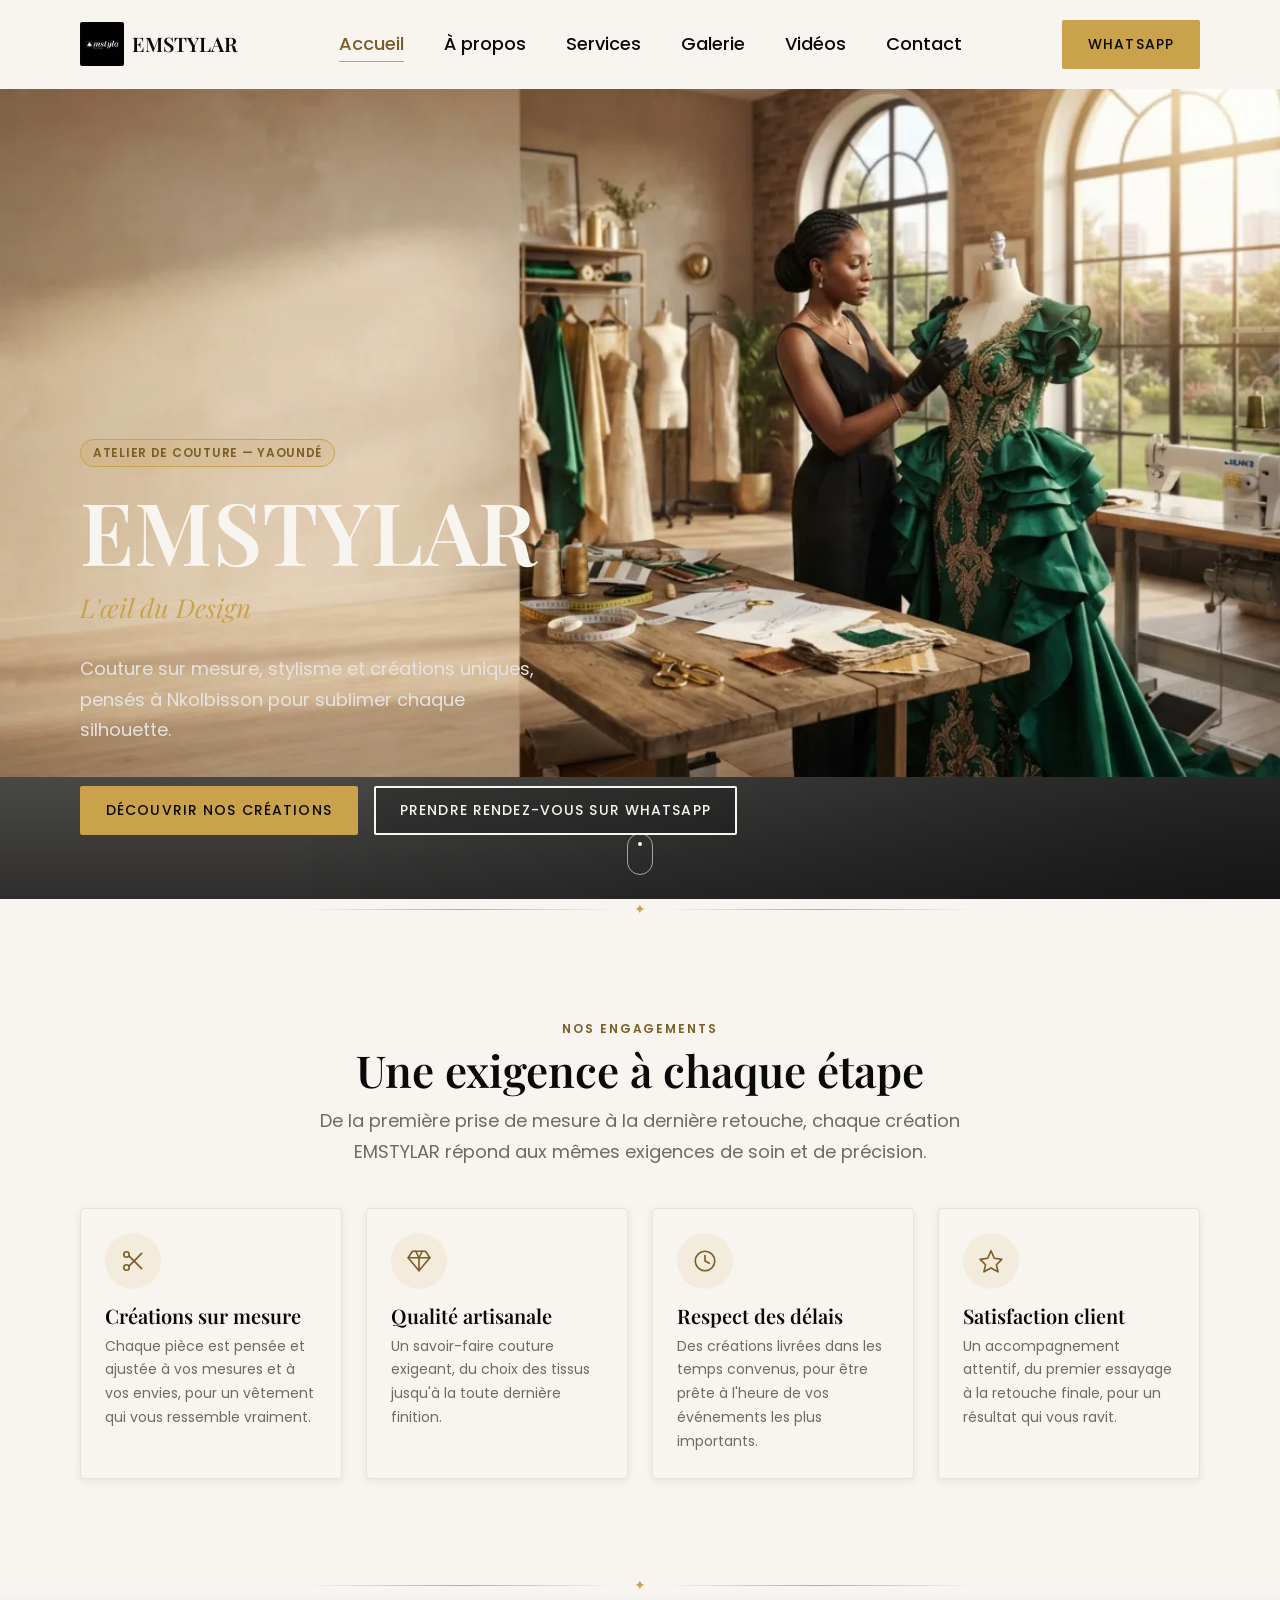
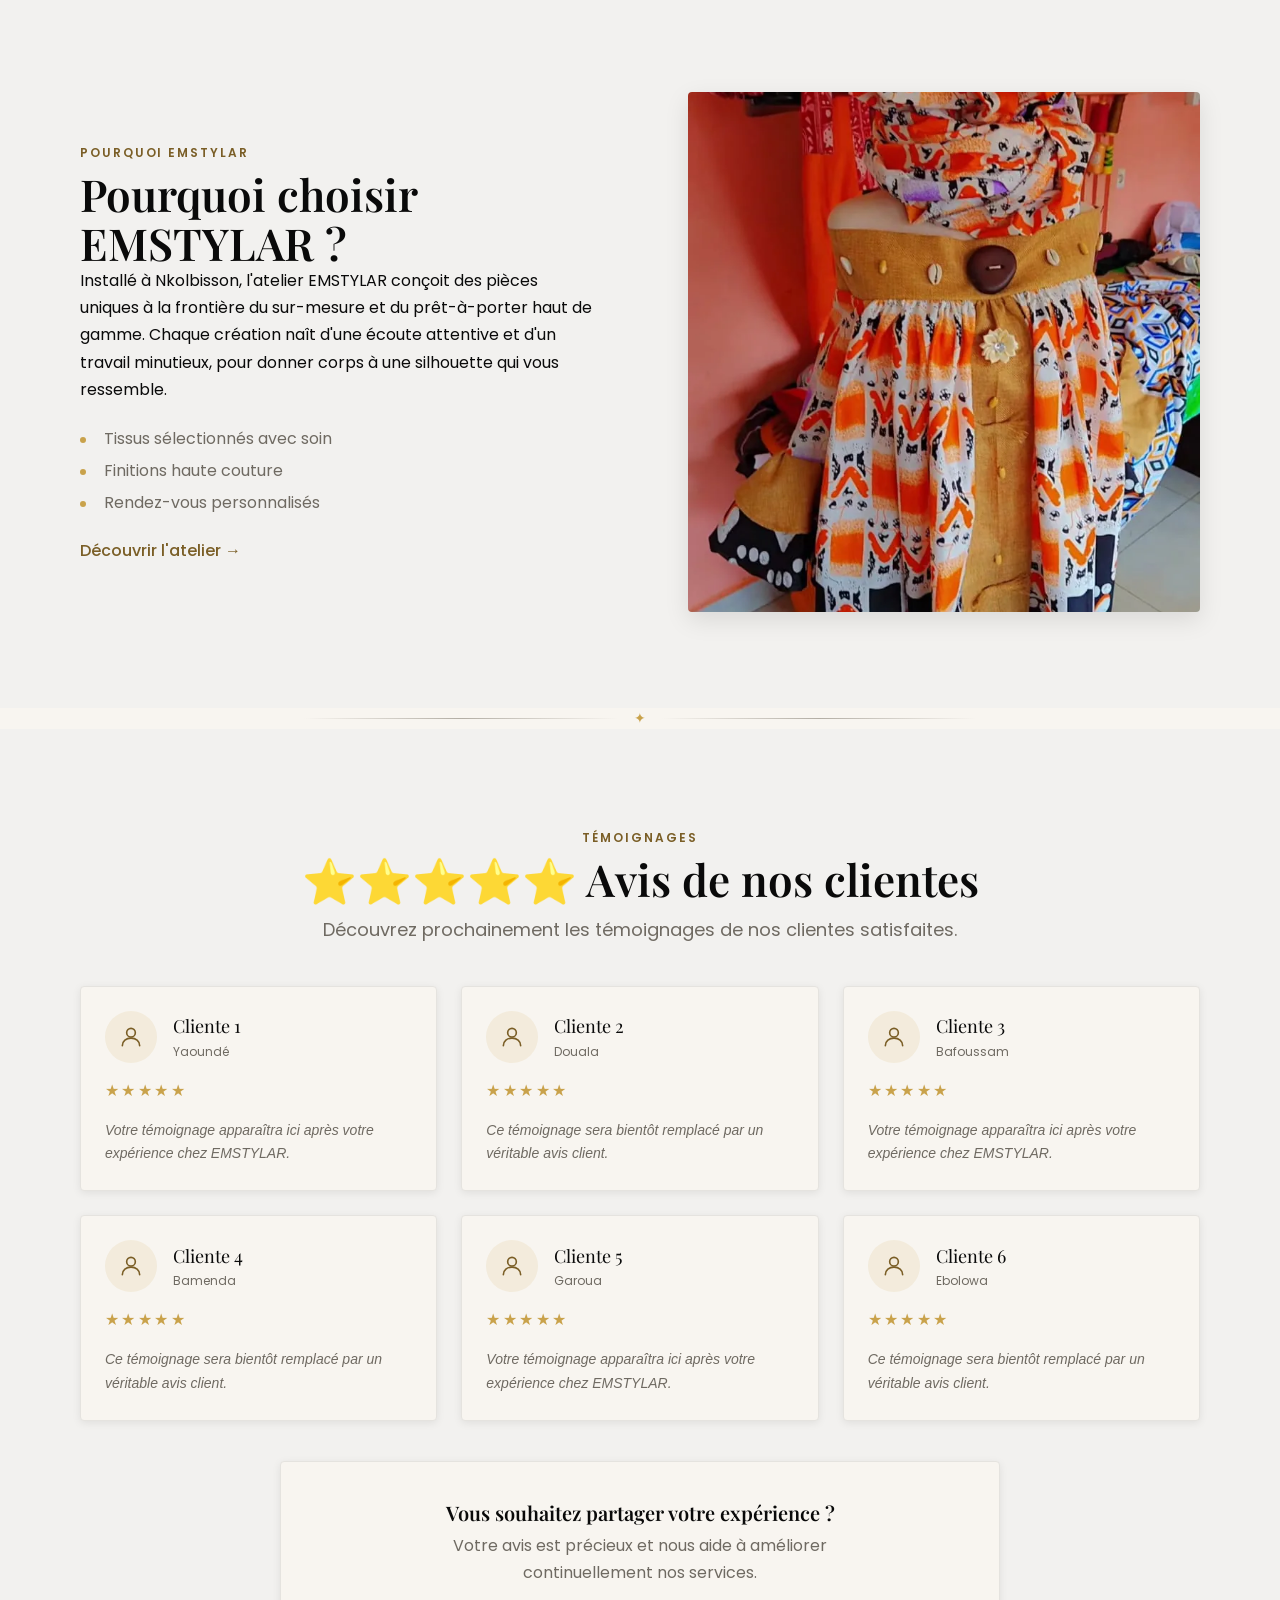
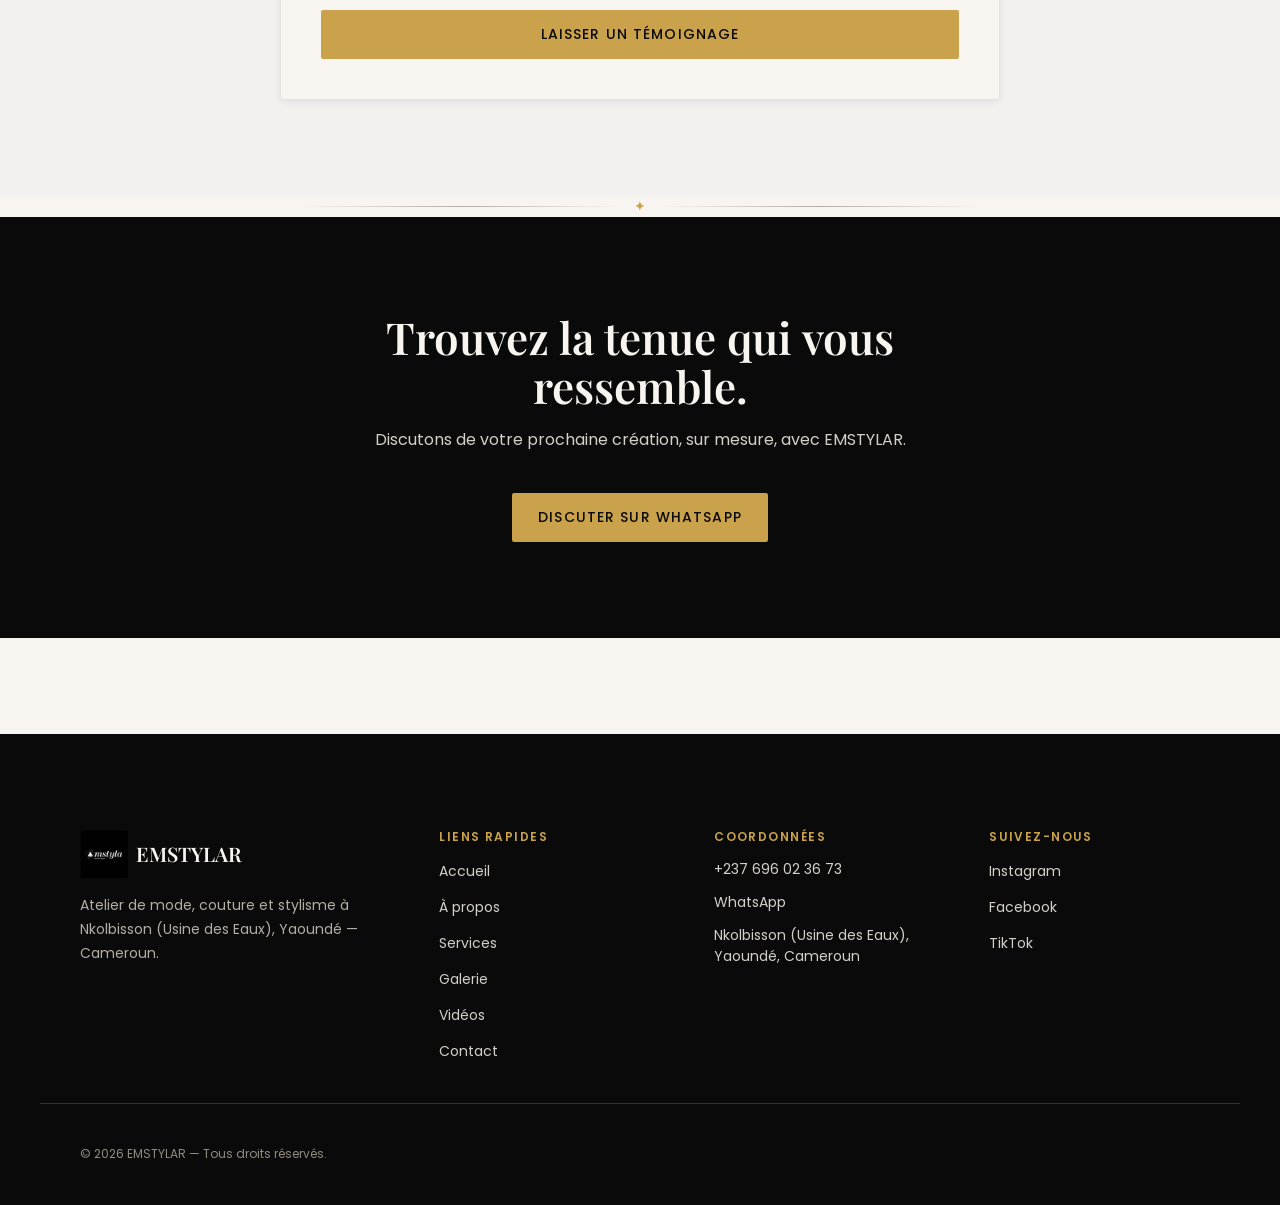
==== commit 3ae1c0a4: "feat(home): add testimonials section with review submission modal" ====
--- a/index.html
+++ b/index.html
@@ -305,6 +305,236 @@
       <span class="divider__icon" aria-hidden="true">✦</span>
     </div>
 
+    <!-- ================= AVIS DE NOS CLIENTES ================= -->
+    <section class="section section--alt" aria-labelledby="testimonials-title">
+      <div class="container">
+        <header class="section__header" data-reveal>
+          <span class="eyebrow">Témoignages</span>
+          <h2 class="section-title" id="testimonials-title">⭐⭐⭐⭐⭐ Avis de nos clientes</h2>
+          <p class="section-subtitle">
+            Découvrez prochainement les témoignages de nos clientes satisfaites.
+          </p>
+        </header>
+
+        <ul class="testimonial-grid grid grid--2 grid--3" data-reveal>
+          <li>
+            <article class="card testimonial-card">
+              <div class="testimonial-card__header">
+                <span class="testimonial-card__avatar" aria-hidden="true">
+                  <svg viewBox="0 0 24 24" fill="none" stroke="currentColor" stroke-width="1.5" stroke-linecap="round" stroke-linejoin="round">
+                    <circle cx="12" cy="8" r="4" />
+                    <path d="M4 20c0-4.4 3.6-7 8-7s8 2.6 8 7" />
+                  </svg>
+                </span>
+                <div>
+                  <p class="testimonial-card__name">Cliente 1</p>
+                  <p class="testimonial-card__city">Yaoundé</p>
+                </div>
+              </div>
+              <span class="testimonial-card__stars" aria-label="5 étoiles sur 5">★★★★★</span>
+              <p class="testimonial-card__text">
+                Votre témoignage apparaîtra ici après votre expérience chez EMSTYLAR.
+              </p>
+            </article>
+          </li>
+
+          <li>
+            <article class="card testimonial-card">
+              <div class="testimonial-card__header">
+                <span class="testimonial-card__avatar" aria-hidden="true">
+                  <svg viewBox="0 0 24 24" fill="none" stroke="currentColor" stroke-width="1.5" stroke-linecap="round" stroke-linejoin="round">
+                    <circle cx="12" cy="8" r="4" />
+                    <path d="M4 20c0-4.4 3.6-7 8-7s8 2.6 8 7" />
+                  </svg>
+                </span>
+                <div>
+                  <p class="testimonial-card__name">Cliente 2</p>
+                  <p class="testimonial-card__city">Douala</p>
+                </div>
+              </div>
+              <span class="testimonial-card__stars" aria-label="5 étoiles sur 5">★★★★★</span>
+              <p class="testimonial-card__text">
+                Ce témoignage sera bientôt remplacé par un véritable avis client.
+              </p>
+            </article>
+          </li>
+
+          <li>
+            <article class="card testimonial-card">
+              <div class="testimonial-card__header">
+                <span class="testimonial-card__avatar" aria-hidden="true">
+                  <svg viewBox="0 0 24 24" fill="none" stroke="currentColor" stroke-width="1.5" stroke-linecap="round" stroke-linejoin="round">
+                    <circle cx="12" cy="8" r="4" />
+                    <path d="M4 20c0-4.4 3.6-7 8-7s8 2.6 8 7" />
+                  </svg>
+                </span>
+                <div>
+                  <p class="testimonial-card__name">Cliente 3</p>
+                  <p class="testimonial-card__city">Bafoussam</p>
+                </div>
+              </div>
+              <span class="testimonial-card__stars" aria-label="5 étoiles sur 5">★★★★★</span>
+              <p class="testimonial-card__text">
+                Votre témoignage apparaîtra ici après votre expérience chez EMSTYLAR.
+              </p>
+            </article>
+          </li>
+
+          <li>
+            <article class="card testimonial-card">
+              <div class="testimonial-card__header">
+                <span class="testimonial-card__avatar" aria-hidden="true">
+                  <svg viewBox="0 0 24 24" fill="none" stroke="currentColor" stroke-width="1.5" stroke-linecap="round" stroke-linejoin="round">
+                    <circle cx="12" cy="8" r="4" />
+                    <path d="M4 20c0-4.4 3.6-7 8-7s8 2.6 8 7" />
+                  </svg>
+                </span>
+                <div>
+                  <p class="testimonial-card__name">Cliente 4</p>
+                  <p class="testimonial-card__city">Bamenda</p>
+                </div>
+              </div>
+              <span class="testimonial-card__stars" aria-label="5 étoiles sur 5">★★★★★</span>
+              <p class="testimonial-card__text">
+                Ce témoignage sera bientôt remplacé par un véritable avis client.
+              </p>
+            </article>
+          </li>
+
+          <li>
+            <article class="card testimonial-card">
+              <div class="testimonial-card__header">
+                <span class="testimonial-card__avatar" aria-hidden="true">
+                  <svg viewBox="0 0 24 24" fill="none" stroke="currentColor" stroke-width="1.5" stroke-linecap="round" stroke-linejoin="round">
+                    <circle cx="12" cy="8" r="4" />
+                    <path d="M4 20c0-4.4 3.6-7 8-7s8 2.6 8 7" />
+                  </svg>
+                </span>
+                <div>
+                  <p class="testimonial-card__name">Cliente 5</p>
+                  <p class="testimonial-card__city">Garoua</p>
+                </div>
+              </div>
+              <span class="testimonial-card__stars" aria-label="5 étoiles sur 5">★★★★★</span>
+              <p class="testimonial-card__text">
+                Votre témoignage apparaîtra ici après votre expérience chez EMSTYLAR.
+              </p>
+            </article>
+          </li>
+
+          <li>
+            <article class="card testimonial-card">
+              <div class="testimonial-card__header">
+                <span class="testimonial-card__avatar" aria-hidden="true">
+                  <svg viewBox="0 0 24 24" fill="none" stroke="currentColor" stroke-width="1.5" stroke-linecap="round" stroke-linejoin="round">
+                    <circle cx="12" cy="8" r="4" />
+                    <path d="M4 20c0-4.4 3.6-7 8-7s8 2.6 8 7" />
+                  </svg>
+                </span>
+                <div>
+                  <p class="testimonial-card__name">Cliente 6</p>
+                  <p class="testimonial-card__city">Ebolowa</p>
+                </div>
+              </div>
+              <span class="testimonial-card__stars" aria-label="5 étoiles sur 5">★★★★★</span>
+              <p class="testimonial-card__text">
+                Ce témoignage sera bientôt remplacé par un véritable avis client.
+              </p>
+            </article>
+          </li>
+        </ul>
+
+        <div class="card testimonial-share" data-reveal>
+          <h3 class="testimonial-share__title">Vous souhaitez partager votre expérience ?</h3>
+          <p class="testimonial-share__text">
+            Votre avis est précieux et nous aide à améliorer continuellement nos services.
+          </p>
+          <button
+            type="button"
+            class="btn btn--primary"
+            id="testimonial-open-btn"
+            aria-haspopup="dialog"
+            aria-controls="testimonial-modal"
+          >
+            Laisser un témoignage
+          </button>
+        </div>
+      </div>
+    </section>
+
+    <!-- ================= MODALE TÉMOIGNAGE ================= -->
+    <div
+      class="modal"
+      id="testimonial-modal"
+      role="dialog"
+      aria-modal="true"
+      aria-labelledby="testimonial-modal-title"
+      hidden
+    >
+      <div class="modal__backdrop" data-modal-close></div>
+      <div class="modal__panel">
+        <button type="button" class="modal__close" data-modal-close aria-label="Fermer le formulaire">
+          ×
+        </button>
+        <h2 class="modal__title" id="testimonial-modal-title">Laisser un témoignage</h2>
+        <p class="modal__intro">
+          Merci de prendre le temps de partager votre expérience avec l'atelier EMSTYLAR.
+        </p>
+
+        <form class="testimonial-form" action="https://formspree.io/f/xxxxxxxx" method="POST" novalidate>
+          <!-- URL Formspree provisoire (config/form.js) — à remplacer par l'endpoint définitif -->
+          <input type="hidden" name="_subject" value="Nouveau témoignage EMSTYLAR" />
+
+          <div class="form-group">
+            <label class="form-label form-label--required" for="testimonial-name">Nom</label>
+            <input class="form-input" type="text" id="testimonial-name" name="name" autocomplete="name" required />
+          </div>
+
+          <div class="form-group">
+            <label class="form-label form-label--required" for="testimonial-city">Ville</label>
+            <input class="form-input" type="text" id="testimonial-city" name="city" autocomplete="address-level2" required />
+          </div>
+
+          <div class="form-group">
+            <label class="form-label form-label--required" for="testimonial-email">Adresse e-mail</label>
+            <input class="form-input" type="email" id="testimonial-email" name="email" autocomplete="email" required />
+          </div>
+
+          <div class="form-group">
+            <span class="form-label form-label--required" id="testimonial-rating-label">Votre note</span>
+            <fieldset class="star-rating" aria-labelledby="testimonial-rating-label">
+              <input class="star-rating__input" type="radio" id="testimonial-rating-5" name="rating" value="5" required />
+              <label class="star-rating__label" for="testimonial-rating-5" aria-label="5 étoiles">★</label>
+              <input class="star-rating__input" type="radio" id="testimonial-rating-4" name="rating" value="4" />
+              <label class="star-rating__label" for="testimonial-rating-4" aria-label="4 étoiles">★</label>
+              <input class="star-rating__input" type="radio" id="testimonial-rating-3" name="rating" value="3" />
+              <label class="star-rating__label" for="testimonial-rating-3" aria-label="3 étoiles">★</label>
+              <input class="star-rating__input" type="radio" id="testimonial-rating-2" name="rating" value="2" />
+              <label class="star-rating__label" for="testimonial-rating-2" aria-label="2 étoiles">★</label>
+              <input class="star-rating__input" type="radio" id="testimonial-rating-1" name="rating" value="1" />
+              <label class="star-rating__label" for="testimonial-rating-1" aria-label="1 étoile">★</label>
+            </fieldset>
+          </div>
+
+          <div class="form-group">
+            <label class="form-label form-label--required" for="testimonial-message">Votre témoignage</label>
+            <textarea class="form-textarea" id="testimonial-message" name="message" rows="4" required></textarea>
+          </div>
+
+          <p class="form-hint">
+            Votre témoignage sera relu avant publication sur notre site. Il est transmis directement
+            à notre équipe, qui décide ensuite de sa publication.
+          </p>
+
+          <button type="submit" class="btn btn--primary">Envoyer mon témoignage</button>
+        </form>
+      </div>
+    </div>
+
+    <div class="divider" role="presentation">
+      <span class="divider__icon" aria-hidden="true">✦</span>
+    </div>
+
     <!-- ================= CTA ================= -->
     <section class="section section--dark cta-section">
       <div class="container cta-section__inner">
@@ -385,5 +615,6 @@
   <button type="button" id="back-to-top" class="back-to-top" aria-label="Retour en haut de page">↑</button>
 
   <script type="module" src="assets/js/main.js"></script>
+  <script type="module" src="assets/js/modules/testimonials.js"></script>
 </body>
 </html>
--- a/assets/css/components.css
+++ b/assets/css/components.css
@@ -844,3 +844,131 @@
   font-size: var(--fs-sm);
   line-height: var(--lh-relaxed);
 }
+
+/* --------------------------------------------------------------------
+   20. Modale (fenêtre superposée générique)
+   Réutilisable pour tout contenu nécessitant une fenêtre modale (ex.
+   formulaire de témoignage). Ouverture/fermeture pilotées par un module
+   JS dédié à la page qui l'utilise ; piège à focus inclus côté JS.
+   -------------------------------------------------------------------- */
+.modal {
+  position: fixed;
+  inset: 0;
+  z-index: var(--z-modal);
+  display: flex;
+  align-items: center;
+  justify-content: center;
+  padding: var(--space-md);
+}
+
+.modal[hidden] {
+  display: none;
+}
+
+/* Verrouille le scroll de la page pendant qu'une modale est ouverte */
+.has-modal-open {
+  overflow: hidden;
+}
+
+.modal__backdrop {
+  position: absolute;
+  inset: 0;
+  background-color: rgba(10, 10, 10, 0.72);
+}
+
+.modal__panel {
+  position: relative;
+  z-index: 1;
+  width: 100%;
+  max-width: 560px;
+  max-height: 90vh;
+  overflow-y: auto;
+  padding: var(--space-lg);
+  background-color: var(--color-bg);
+  border-radius: var(--radius-md);
+  box-shadow: var(--shadow-lg);
+  animation: zoom-in var(--duration-slow) var(--ease-out);
+}
+
+.modal__close {
+  position: absolute;
+  top: var(--space-sm);
+  right: var(--space-sm);
+  display: flex;
+  align-items: center;
+  justify-content: center;
+  width: 36px;
+  height: 36px;
+  font-size: var(--fs-xl);
+  color: var(--color-text-muted);
+  background: none;
+  border: none;
+  border-radius: var(--radius-full);
+  cursor: pointer;
+  transition: background-color var(--transition-fast), color var(--transition-fast);
+}
+
+.modal__close:hover {
+  background-color: var(--gray-100);
+  color: var(--color-text);
+}
+
+.modal__title {
+  padding-right: var(--space-xl);
+  margin-bottom: var(--space-2xs);
+}
+
+.modal__intro {
+  margin-bottom: var(--space-md);
+  color: var(--color-text-muted);
+  font-size: var(--fs-sm);
+}
+
+/* --------------------------------------------------------------------
+   21. Notation par étoiles (formulaire)
+   5 boutons radio natifs (valeurs 5→1 dans le DOM, affichage inversé en
+   CSS) : la sélection au survol/choix éclaire les étoiles jusqu'à celle
+   ciblée grâce au sélecteur ~, sans JavaScript.
+   -------------------------------------------------------------------- */
+.star-rating {
+  display: flex;
+  flex-direction: row-reverse;
+  justify-content: flex-end;
+  gap: var(--space-3xs);
+  border: none;
+  padding: 0;
+  margin: 0;
+}
+
+.star-rating__input {
+  position: absolute;
+  width: 1px;
+  height: 1px;
+  overflow: hidden;
+  clip: rect(0 0 0 0);
+  white-space: nowrap;
+}
+
+.star-rating__label {
+  font-size: var(--fs-2xl);
+  line-height: 1;
+  color: var(--color-border-strong);
+  cursor: pointer;
+  transition: color var(--transition-fast);
+}
+
+.star-rating__label:hover,
+.star-rating__label:hover ~ .star-rating__label,
+.star-rating__input:checked ~ .star-rating__label {
+  color: var(--color-gold);
+}
+
+.star-rating__input:focus-visible ~ .star-rating__label {
+  outline: 2px solid var(--color-gold);
+  outline-offset: 2px;
+  border-radius: var(--radius-sm);
+}
+
+.star-rating.is-invalid .star-rating__label {
+  color: var(--color-error-border);
+}
--- a/assets/css/pages/home.css
+++ b/assets/css/pages/home.css
@@ -218,5 +218,89 @@
   }
 }
 
+/* --------------------------------------------------------------------
+   Avis de nos clientes — grille de témoignages + carte "partager"
+   -------------------------------------------------------------------- */
+.testimonial-grid {
+  list-style: none;
+}
+
+.testimonial-card {
+  height: 100%;
+  gap: var(--space-sm);
+}
+
+.testimonial-card__header {
+  display: flex;
+  align-items: center;
+  gap: var(--space-sm);
+}
+
+.testimonial-card__avatar {
+  display: inline-flex;
+  align-items: center;
+  justify-content: center;
+  flex-shrink: 0;
+  width: 52px;
+  height: 52px;
+  border-radius: var(--radius-full);
+  background-color: rgba(201, 162, 75, 0.12);
+  color: var(--color-gold-ink);
+}
+
+.testimonial-card__avatar svg {
+  width: 26px;
+  height: 26px;
+}
+
+.testimonial-card__name {
+  font-family: var(--font-heading);
+  font-size: var(--fs-md);
+}
+
+.testimonial-card__city {
+  font-size: var(--fs-xs);
+  color: var(--color-text-muted);
+}
+
+.testimonial-card__stars {
+  color: var(--color-gold);
+  letter-spacing: 0.15em;
+}
+
+.testimonial-card__text {
+  color: var(--color-text-muted);
+  font-size: var(--fs-sm);
+  font-style: italic;
+  line-height: var(--lh-relaxed);
+}
+
+.testimonial-share {
+  max-width: var(--container-narrow);
+  margin: var(--space-lg) auto 0;
+  padding: var(--space-lg);
+  text-align: center;
+}
+
+.testimonial-share__title {
+  font-size: var(--fs-lg);
+  margin-bottom: var(--space-2xs);
+}
+
+.testimonial-share__text {
+  max-width: 46ch;
+  margin: 0 auto var(--space-md);
+  color: var(--color-text-muted);
+}
+
+/* --------------------------------------------------------------------
+   Formulaire de témoignage (dans .modal, voir assets/css/components.css)
+   -------------------------------------------------------------------- */
+.testimonial-form {
+  display: flex;
+  flex-direction: column;
+  gap: var(--space-md);
+}
+
 /* Section d'appel à l'action (CTA) : voir assets/css/components.css
    (.cta-section*), composant partagé par toutes les pages. */
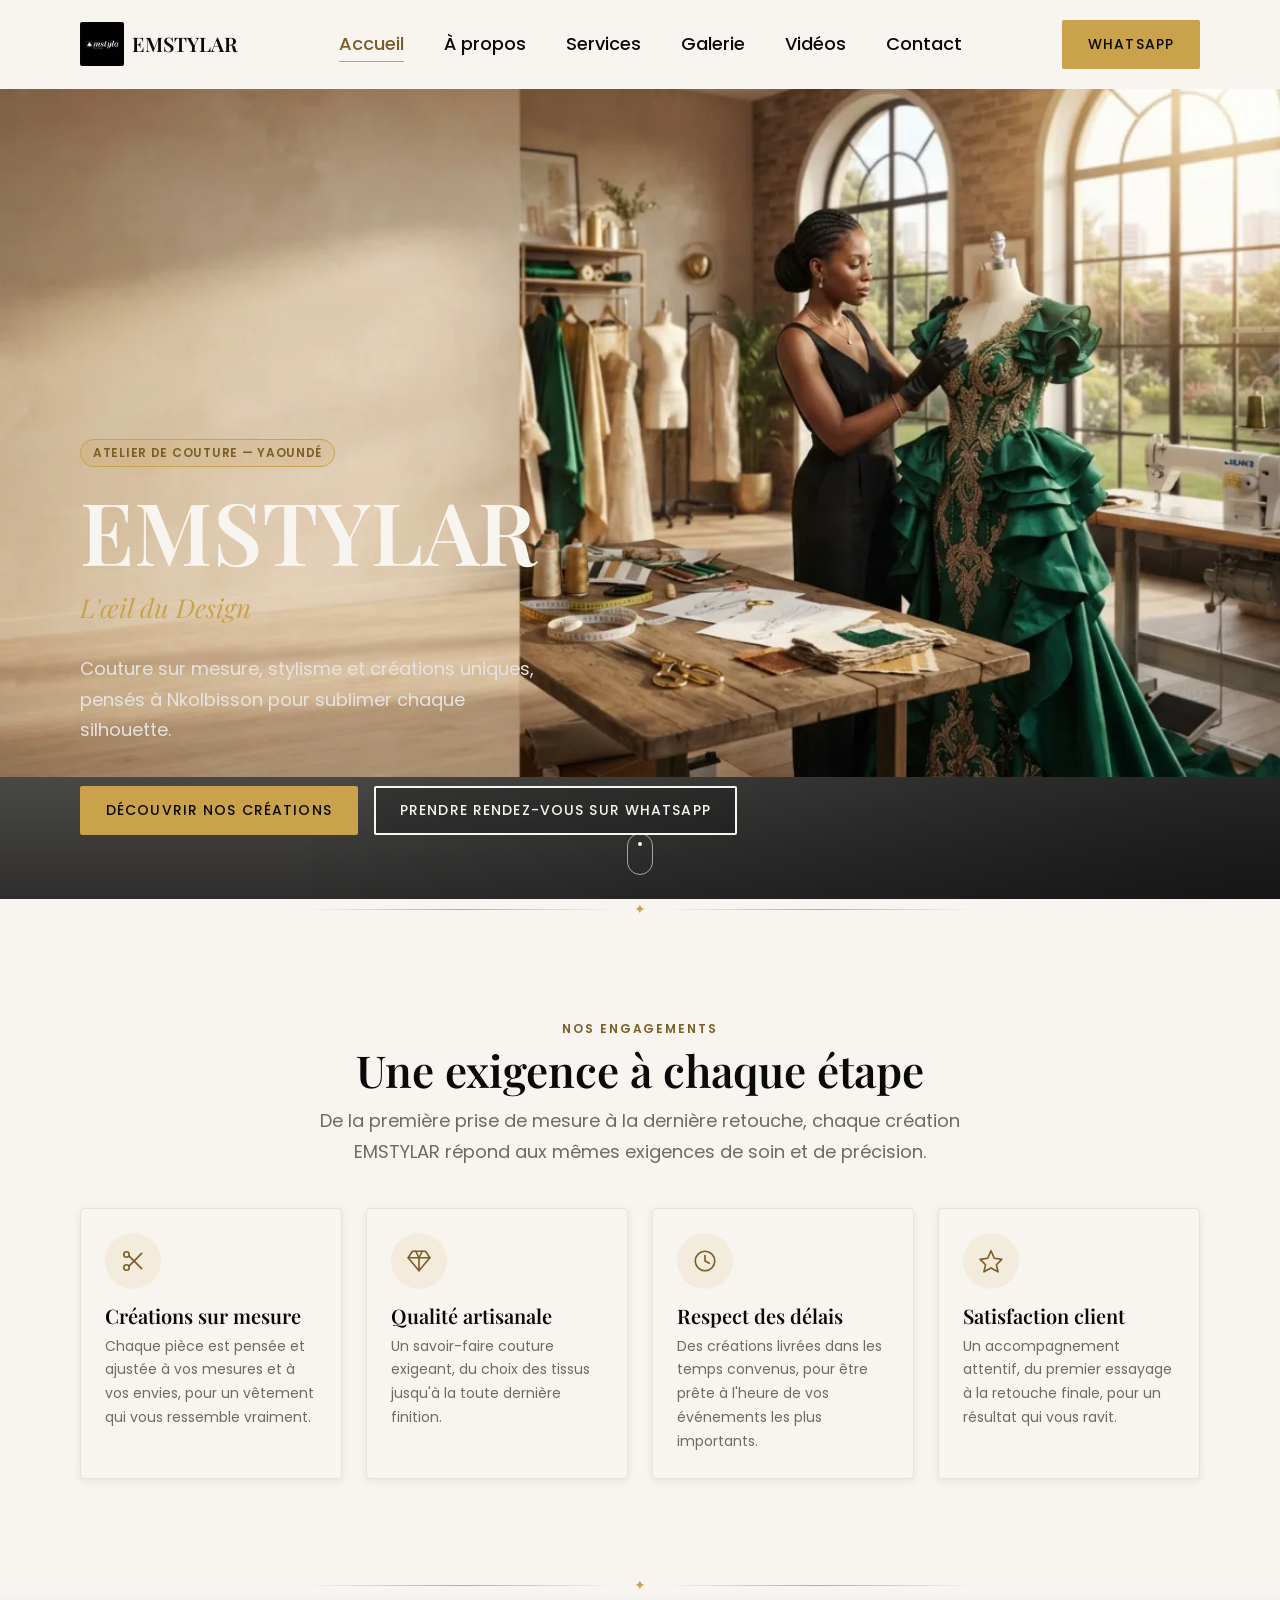
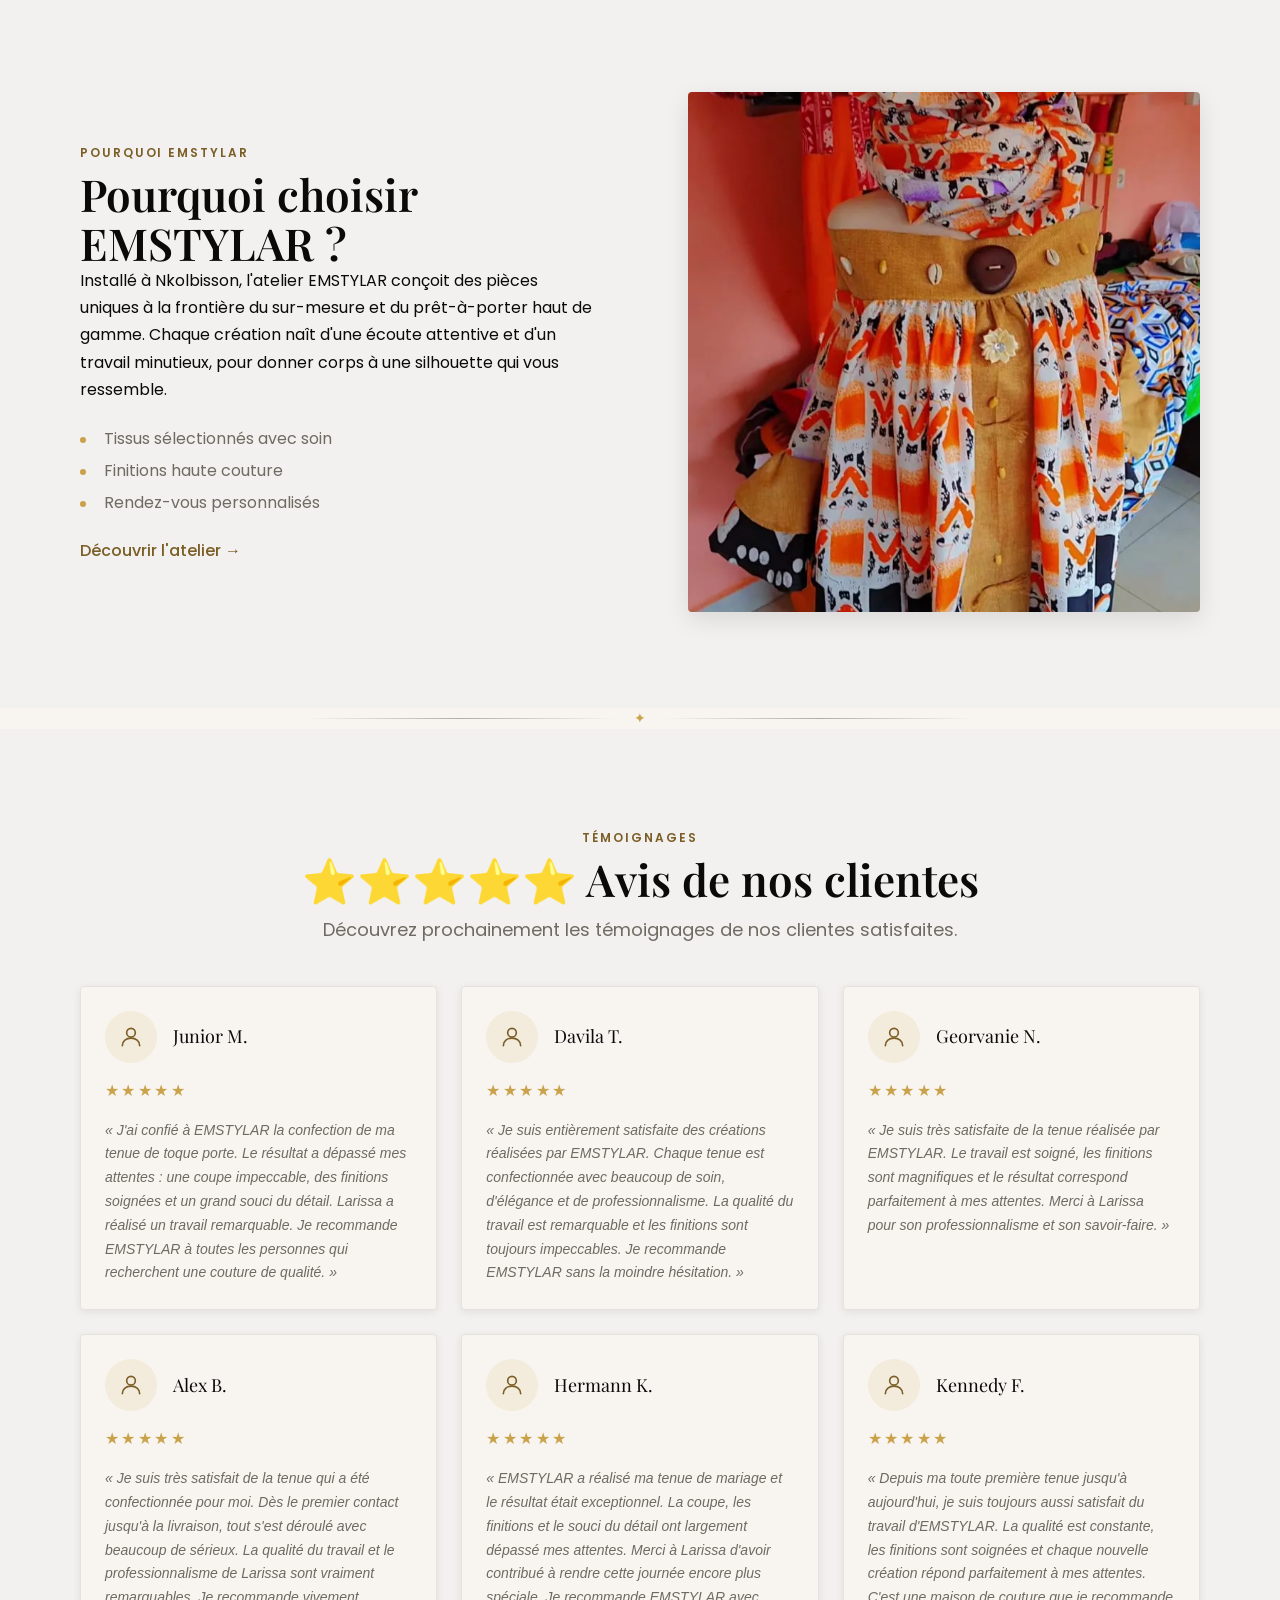
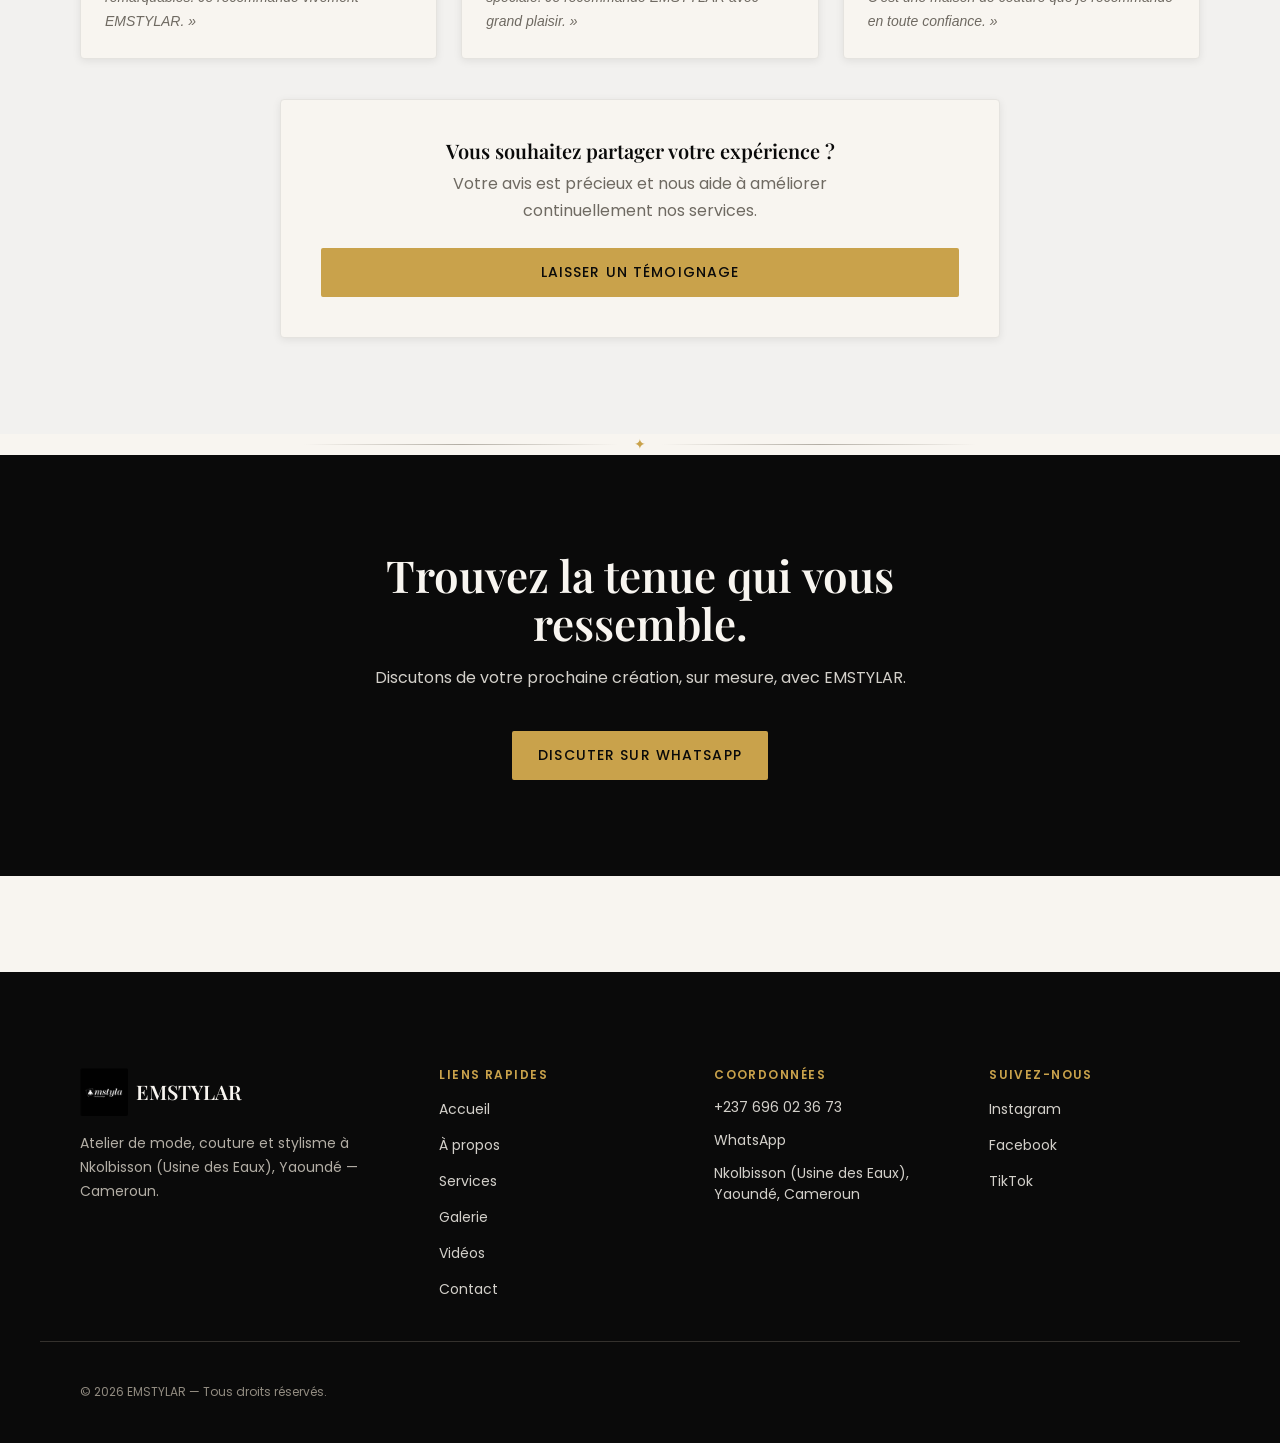
==== commit 1504e38d: "feat(home): replace placeholder testimonials with real customer reviews" ====
--- a/index.html
+++ b/index.html
@@ -327,13 +327,12 @@
                   </svg>
                 </span>
                 <div>
-                  <p class="testimonial-card__name">Cliente 1</p>
-                  <p class="testimonial-card__city">Yaoundé</p>
+                  <p class="testimonial-card__name">Junior M.</p>
                 </div>
               </div>
               <span class="testimonial-card__stars" aria-label="5 étoiles sur 5">★★★★★</span>
               <p class="testimonial-card__text">
-                Votre témoignage apparaîtra ici après votre expérience chez EMSTYLAR.
+                « J'ai confié à EMSTYLAR la confection de ma tenue de toque porte. Le résultat a dépassé mes attentes : une coupe impeccable, des finitions soignées et un grand souci du détail. Larissa a réalisé un travail remarquable. Je recommande EMSTYLAR à toutes les personnes qui recherchent une couture de qualité. »
               </p>
             </article>
           </li>
@@ -348,13 +347,12 @@
                   </svg>
                 </span>
                 <div>
-                  <p class="testimonial-card__name">Cliente 2</p>
-                  <p class="testimonial-card__city">Douala</p>
+                  <p class="testimonial-card__name">Davila T.</p>
                 </div>
               </div>
               <span class="testimonial-card__stars" aria-label="5 étoiles sur 5">★★★★★</span>
               <p class="testimonial-card__text">
-                Ce témoignage sera bientôt remplacé par un véritable avis client.
+                « Je suis entièrement satisfaite des créations réalisées par EMSTYLAR. Chaque tenue est confectionnée avec beaucoup de soin, d'élégance et de professionnalisme. La qualité du travail est remarquable et les finitions sont toujours impeccables. Je recommande EMSTYLAR sans la moindre hésitation. »
               </p>
             </article>
           </li>
@@ -369,13 +367,12 @@
                   </svg>
                 </span>
                 <div>
-                  <p class="testimonial-card__name">Cliente 3</p>
-                  <p class="testimonial-card__city">Bafoussam</p>
+                  <p class="testimonial-card__name">Georvanie N.</p>
                 </div>
               </div>
               <span class="testimonial-card__stars" aria-label="5 étoiles sur 5">★★★★★</span>
               <p class="testimonial-card__text">
-                Votre témoignage apparaîtra ici après votre expérience chez EMSTYLAR.
+                « Je suis très satisfaite de la tenue réalisée par EMSTYLAR. Le travail est soigné, les finitions sont magnifiques et le résultat correspond parfaitement à mes attentes. Merci à Larissa pour son professionnalisme et son savoir-faire. »
               </p>
             </article>
           </li>
@@ -390,13 +387,12 @@
                   </svg>
                 </span>
                 <div>
-                  <p class="testimonial-card__name">Cliente 4</p>
-                  <p class="testimonial-card__city">Bamenda</p>
+                  <p class="testimonial-card__name">Alex B.</p>
                 </div>
               </div>
               <span class="testimonial-card__stars" aria-label="5 étoiles sur 5">★★★★★</span>
               <p class="testimonial-card__text">
-                Ce témoignage sera bientôt remplacé par un véritable avis client.
+                « Je suis très satisfait de la tenue qui a été confectionnée pour moi. Dès le premier contact jusqu'à la livraison, tout s'est déroulé avec beaucoup de sérieux. La qualité du travail et le professionnalisme de Larissa sont vraiment remarquables. Je recommande vivement EMSTYLAR. »
               </p>
             </article>
           </li>
@@ -411,13 +407,12 @@
                   </svg>
                 </span>
                 <div>
-                  <p class="testimonial-card__name">Cliente 5</p>
-                  <p class="testimonial-card__city">Garoua</p>
+                  <p class="testimonial-card__name">Hermann K.</p>
                 </div>
               </div>
               <span class="testimonial-card__stars" aria-label="5 étoiles sur 5">★★★★★</span>
               <p class="testimonial-card__text">
-                Votre témoignage apparaîtra ici après votre expérience chez EMSTYLAR.
+                « EMSTYLAR a réalisé ma tenue de mariage et le résultat était exceptionnel. La coupe, les finitions et le souci du détail ont largement dépassé mes attentes. Merci à Larissa d'avoir contribué à rendre cette journée encore plus spéciale. Je recommande EMSTYLAR avec grand plaisir. »
               </p>
             </article>
           </li>
@@ -432,13 +427,12 @@
                   </svg>
                 </span>
                 <div>
-                  <p class="testimonial-card__name">Cliente 6</p>
-                  <p class="testimonial-card__city">Ebolowa</p>
+                  <p class="testimonial-card__name">Kennedy F.</p>
                 </div>
               </div>
               <span class="testimonial-card__stars" aria-label="5 étoiles sur 5">★★★★★</span>
               <p class="testimonial-card__text">
-                Ce témoignage sera bientôt remplacé par un véritable avis client.
+                « Depuis ma toute première tenue jusqu'à aujourd'hui, je suis toujours aussi satisfait du travail d'EMSTYLAR. La qualité est constante, les finitions sont soignées et chaque nouvelle création répond parfaitement à mes attentes. C'est une maison de couture que je recommande en toute confiance. »
               </p>
             </article>
           </li>
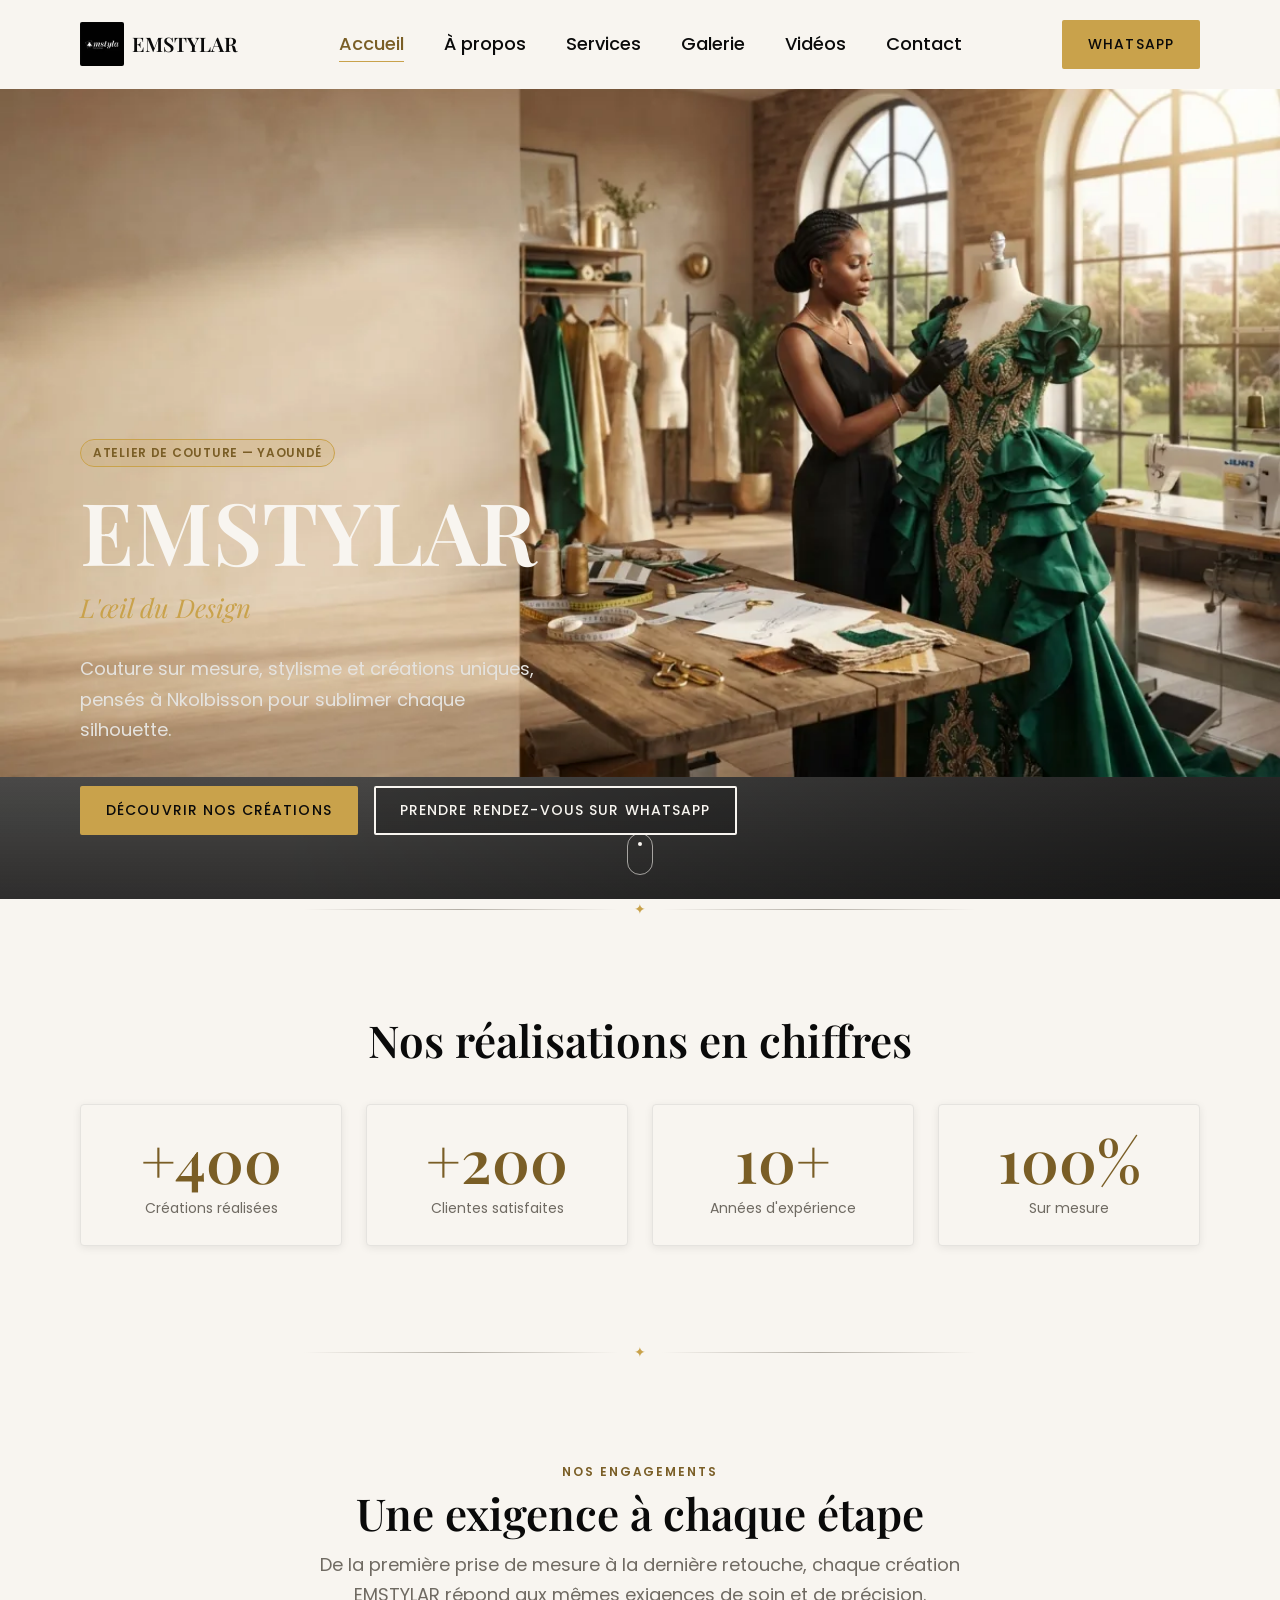
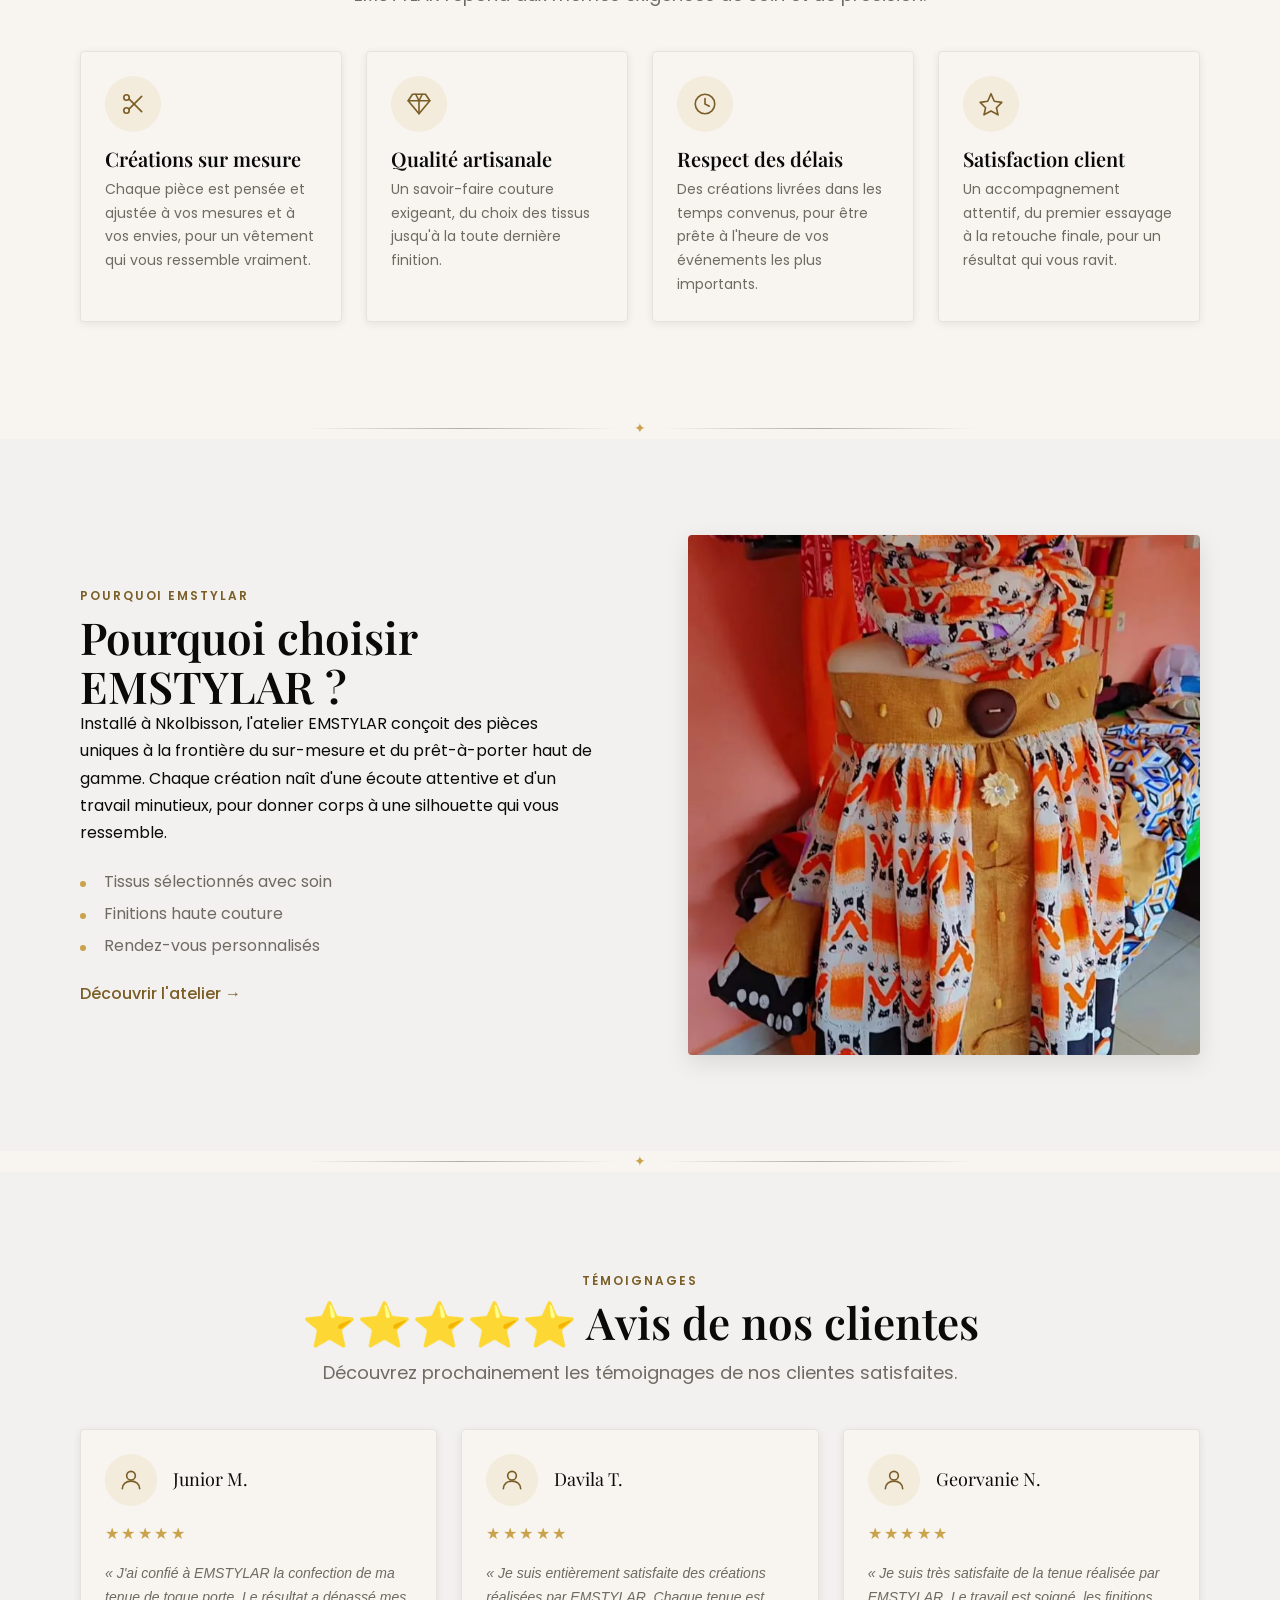
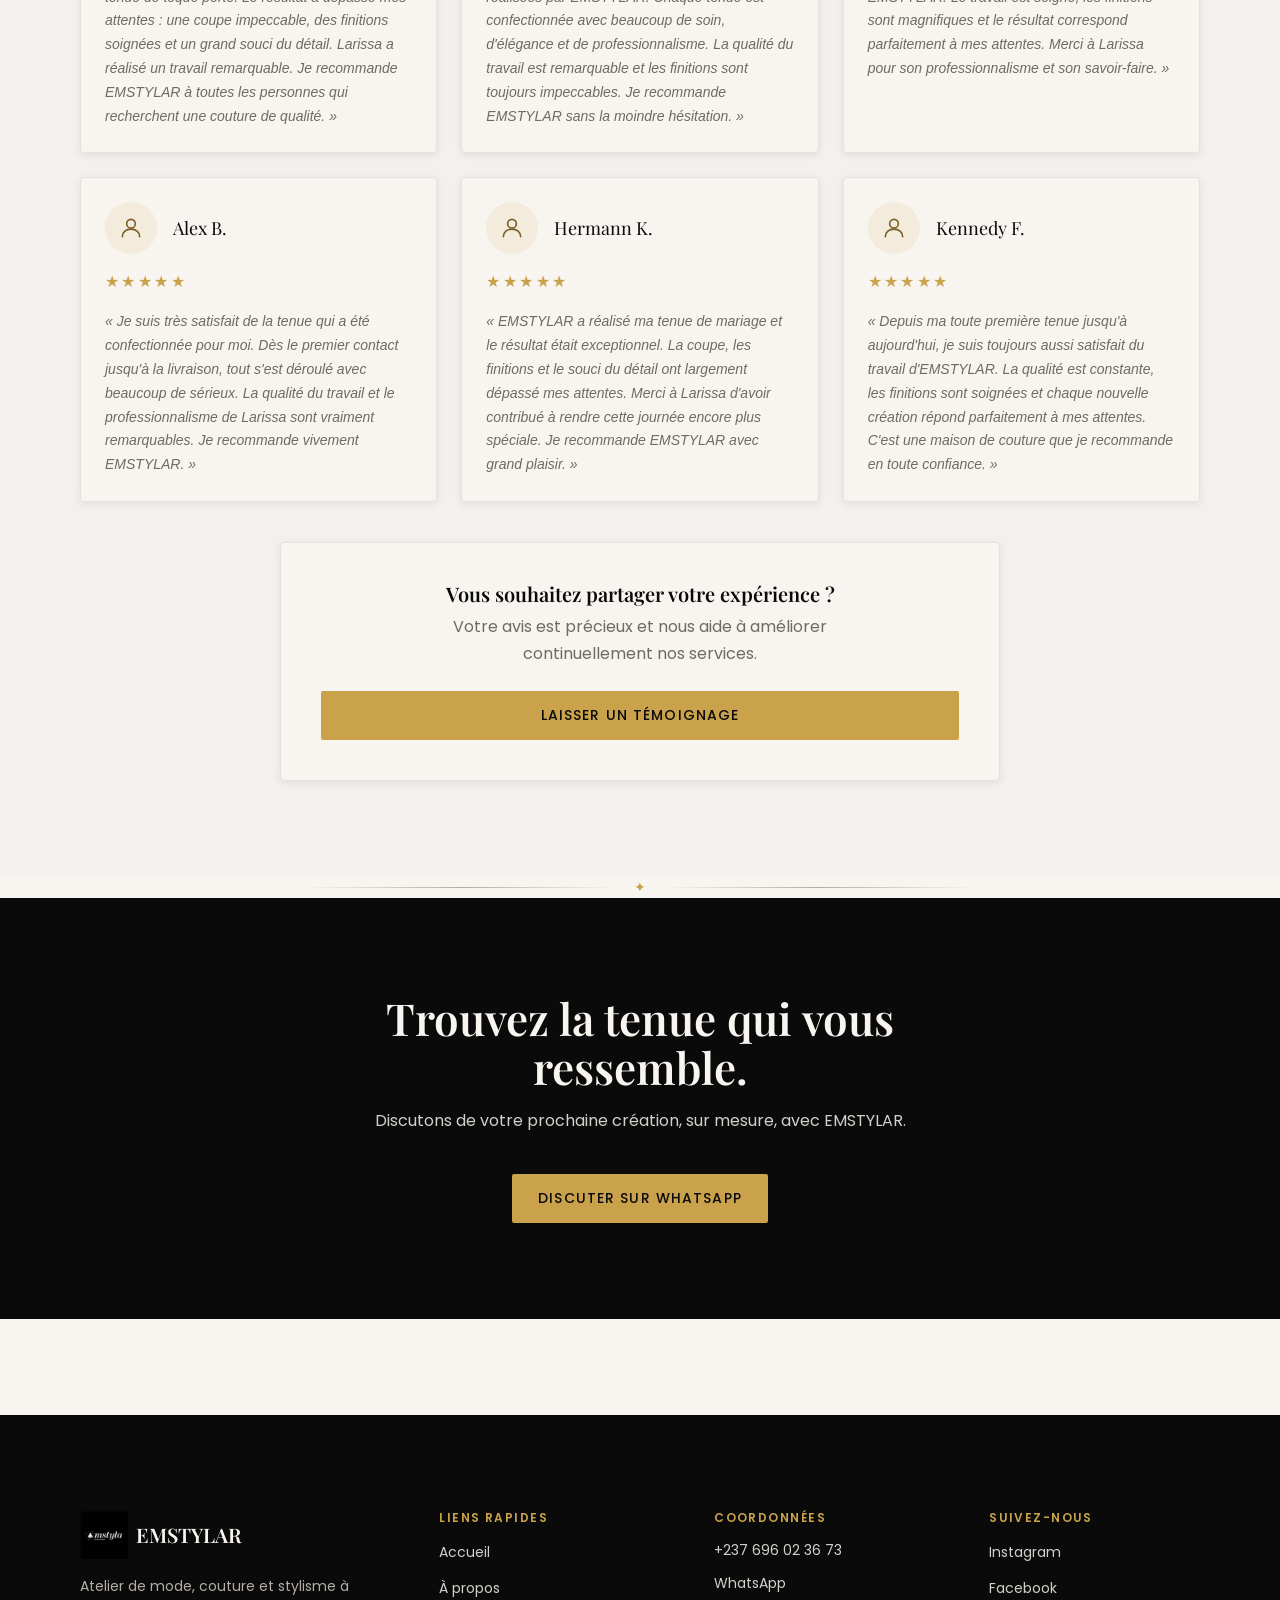
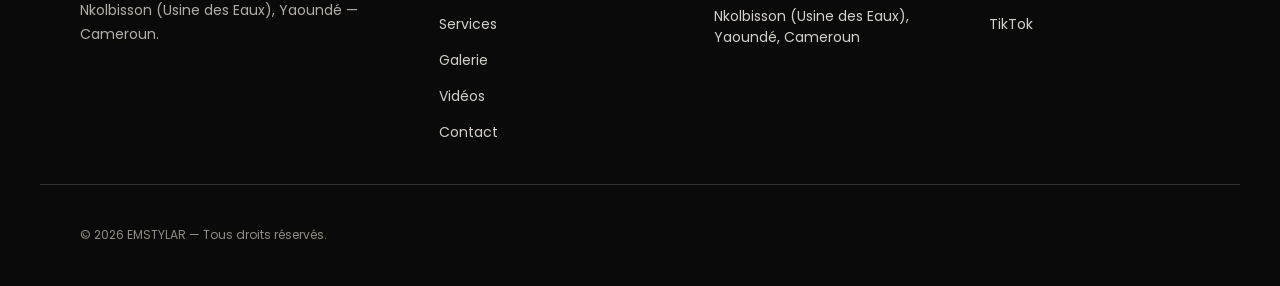
==== commit af975862: "feat(home): add animated statistics section" ====
--- a/index.html
+++ b/index.html
@@ -188,6 +188,41 @@
       <span class="divider__icon" aria-hidden="true">✦</span>
     </div>
 
+    <!-- ================= NOS RÉALISATIONS EN CHIFFRES ================= -->
+    <section class="section stats-section" aria-labelledby="stats-title">
+      <div class="container">
+        <header class="section__header" data-reveal>
+          <h2 class="section-title" id="stats-title">Nos réalisations en chiffres</h2>
+        </header>
+
+        <div class="grid grid--2 grid--4">
+          <article class="card stat-card" data-reveal>
+            <p class="stat-card__value" data-count-to="400" data-count-prefix="+">+400</p>
+            <p class="stat-card__label">Créations réalisées</p>
+          </article>
+
+          <article class="card stat-card" data-reveal>
+            <p class="stat-card__value" data-count-to="200" data-count-prefix="+">+200</p>
+            <p class="stat-card__label">Clientes satisfaites</p>
+          </article>
+
+          <article class="card stat-card" data-reveal>
+            <p class="stat-card__value" data-count-to="10" data-count-suffix="+">10+</p>
+            <p class="stat-card__label">Années d'expérience</p>
+          </article>
+
+          <article class="card stat-card" data-reveal>
+            <p class="stat-card__value" data-count-to="100" data-count-suffix="%">100%</p>
+            <p class="stat-card__label">Sur mesure</p>
+          </article>
+        </div>
+      </div>
+    </section>
+
+    <div class="divider" role="presentation">
+      <span class="divider__icon" aria-hidden="true">✦</span>
+    </div>
+
     <!-- ================= NOS ENGAGEMENTS ================= -->
     <section id="engagements" class="section">
       <div class="container">
@@ -610,5 +645,6 @@
 
   <script type="module" src="assets/js/main.js"></script>
   <script type="module" src="assets/js/modules/testimonials.js"></script>
+  <script type="module" src="assets/js/modules/counters.js"></script>
 </body>
 </html>
--- a/assets/css/pages/home.css
+++ b/assets/css/pages/home.css
@@ -135,6 +135,28 @@
 }
 
 /* --------------------------------------------------------------------
+   Nos réalisations en chiffres — cartes de statistiques
+   -------------------------------------------------------------------- */
+.stat-card {
+  align-items: center;
+  gap: var(--space-2xs);
+  text-align: center;
+}
+
+.stat-card__value {
+  font-family: var(--font-heading);
+  font-size: var(--fs-4xl);
+  font-weight: var(--fw-semibold);
+  line-height: 1;
+  color: var(--color-gold-ink);
+}
+
+.stat-card__label {
+  color: var(--color-text-muted);
+  font-size: var(--fs-sm);
+}
+
+/* --------------------------------------------------------------------
    Nos engagements — cartes
    -------------------------------------------------------------------- */
 .engagement-card {
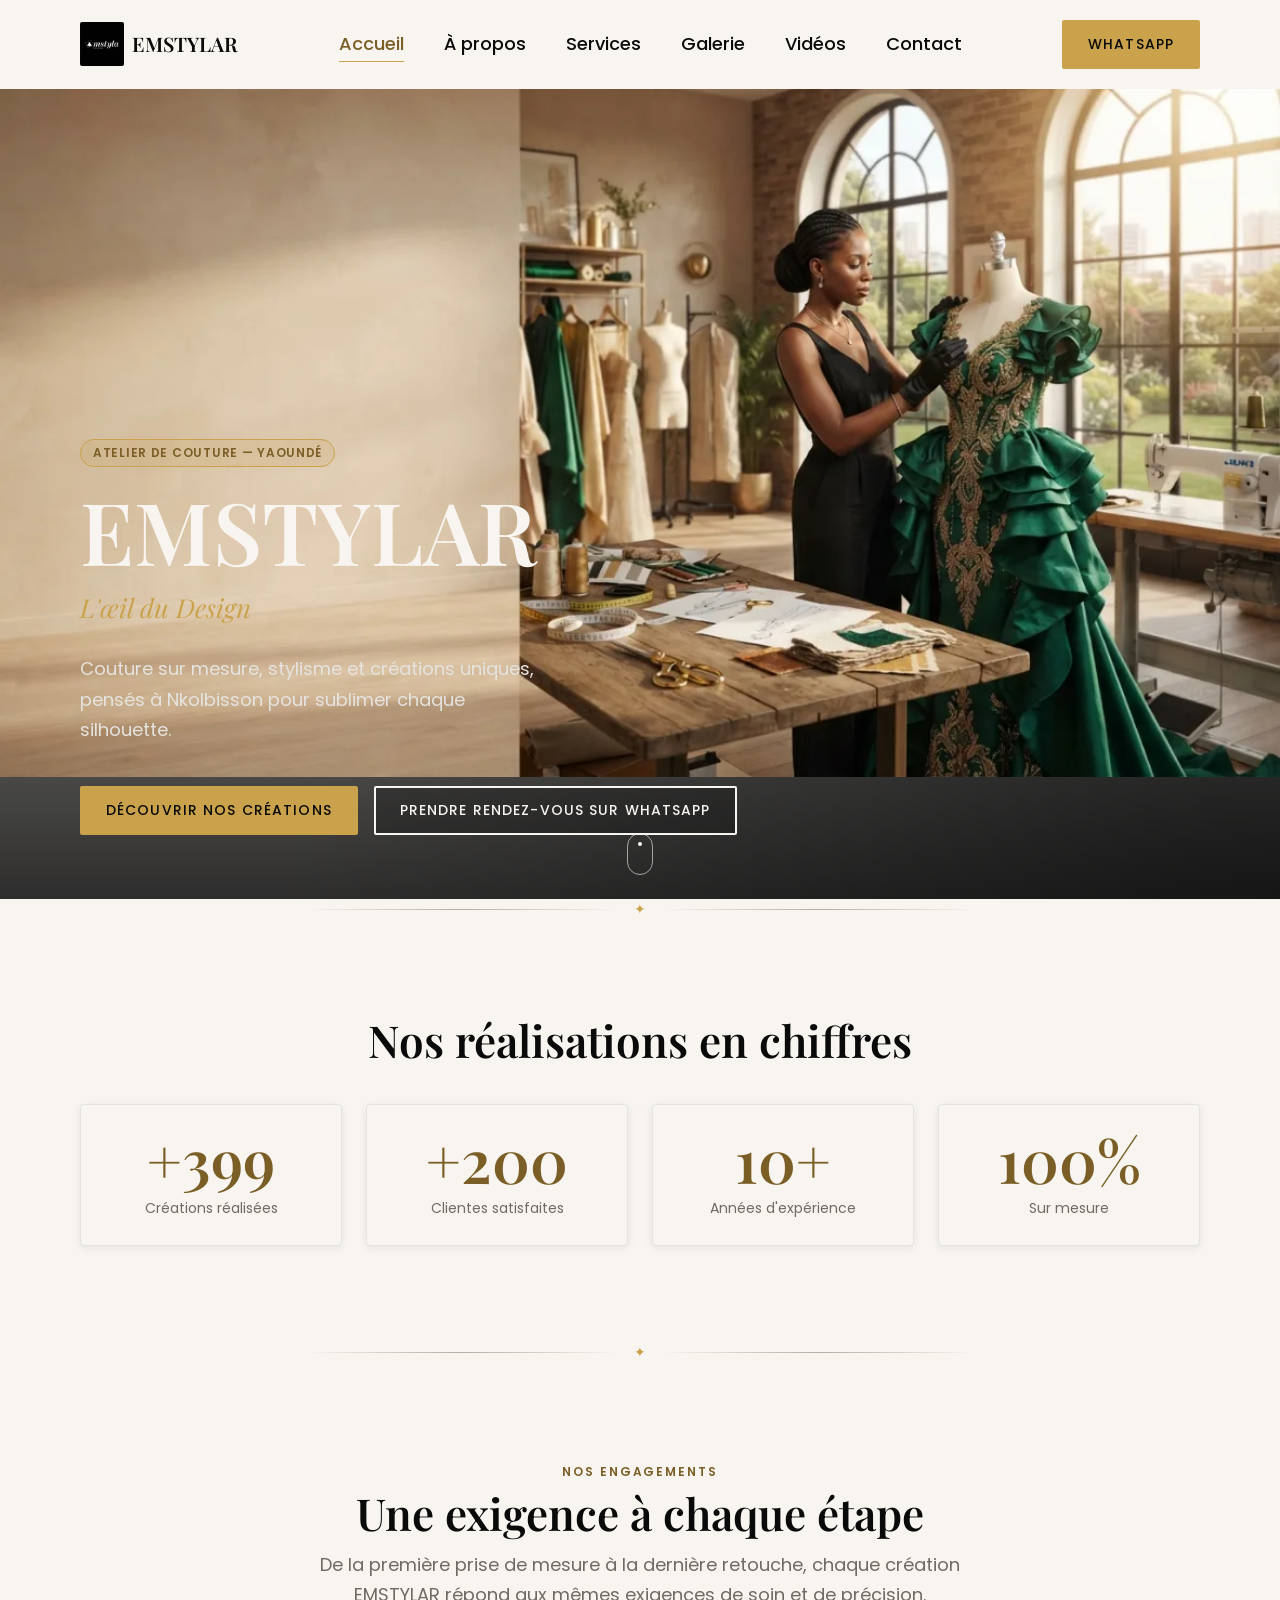
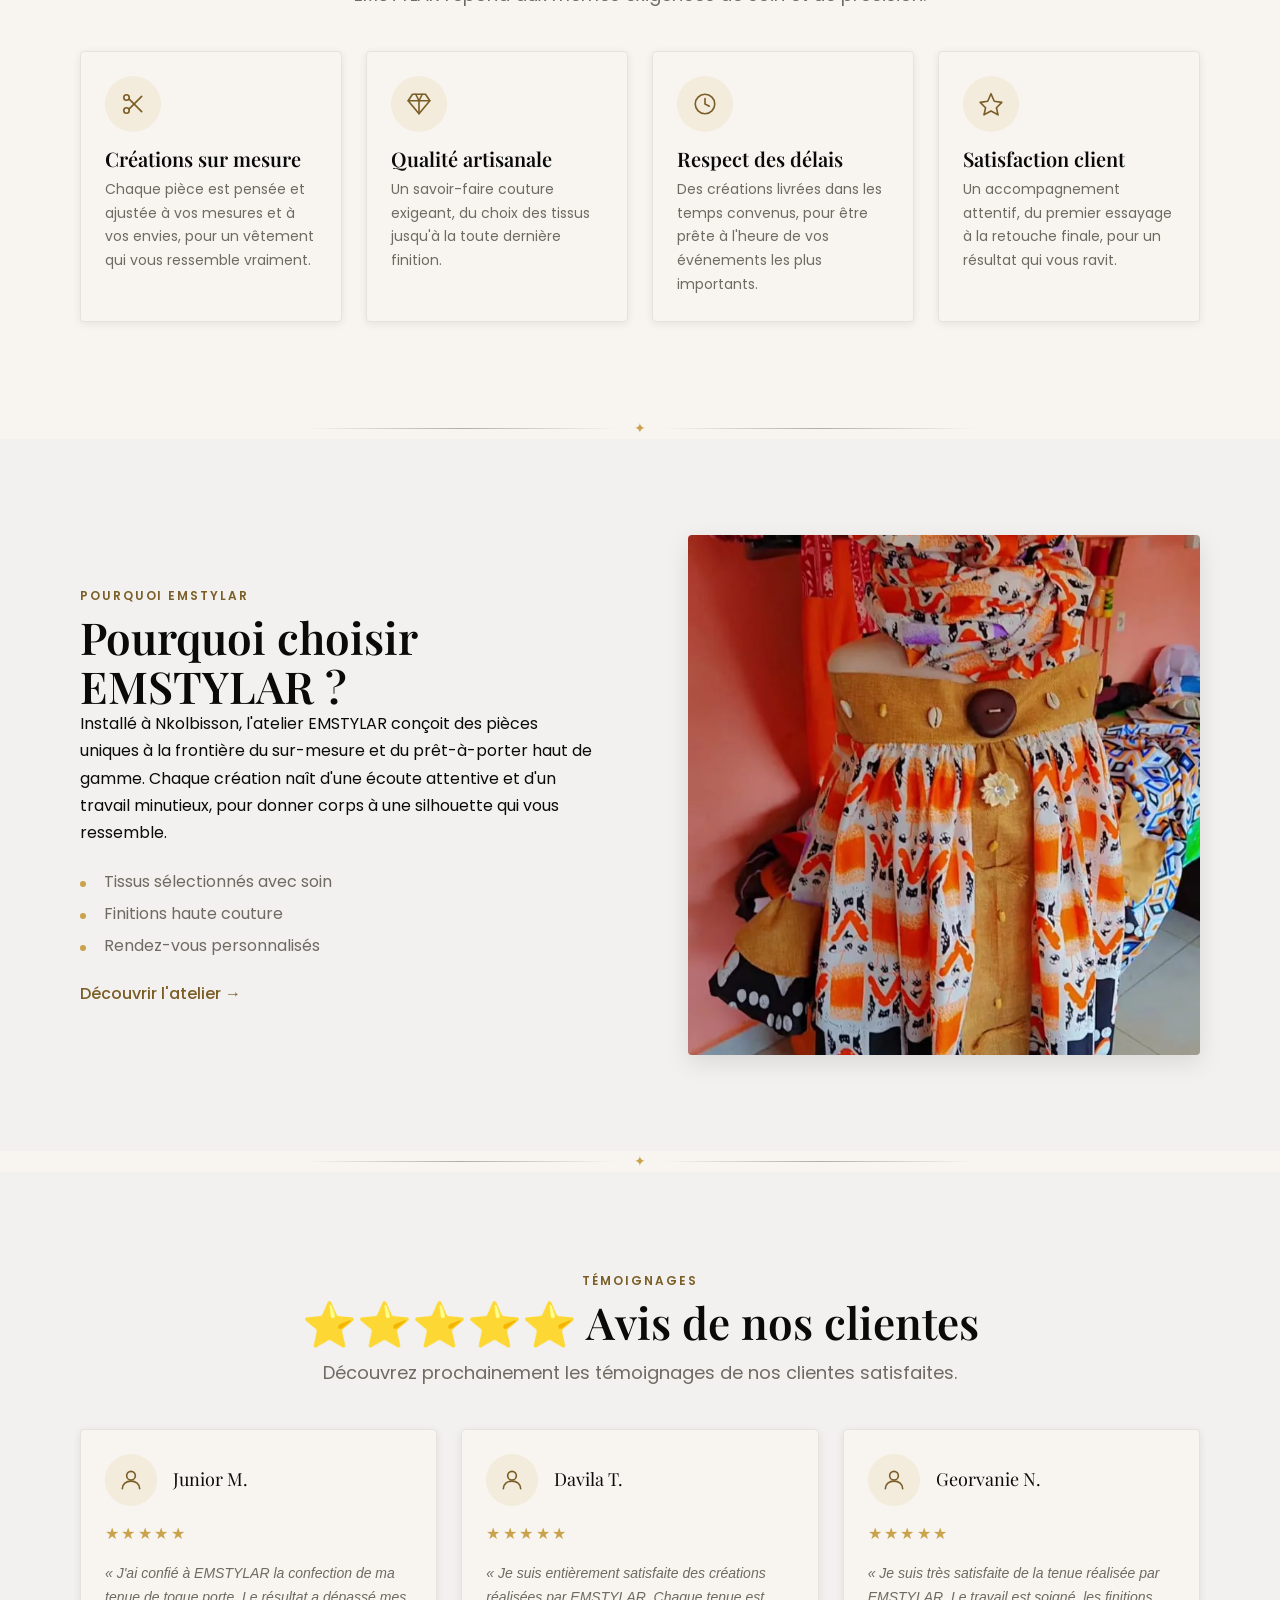
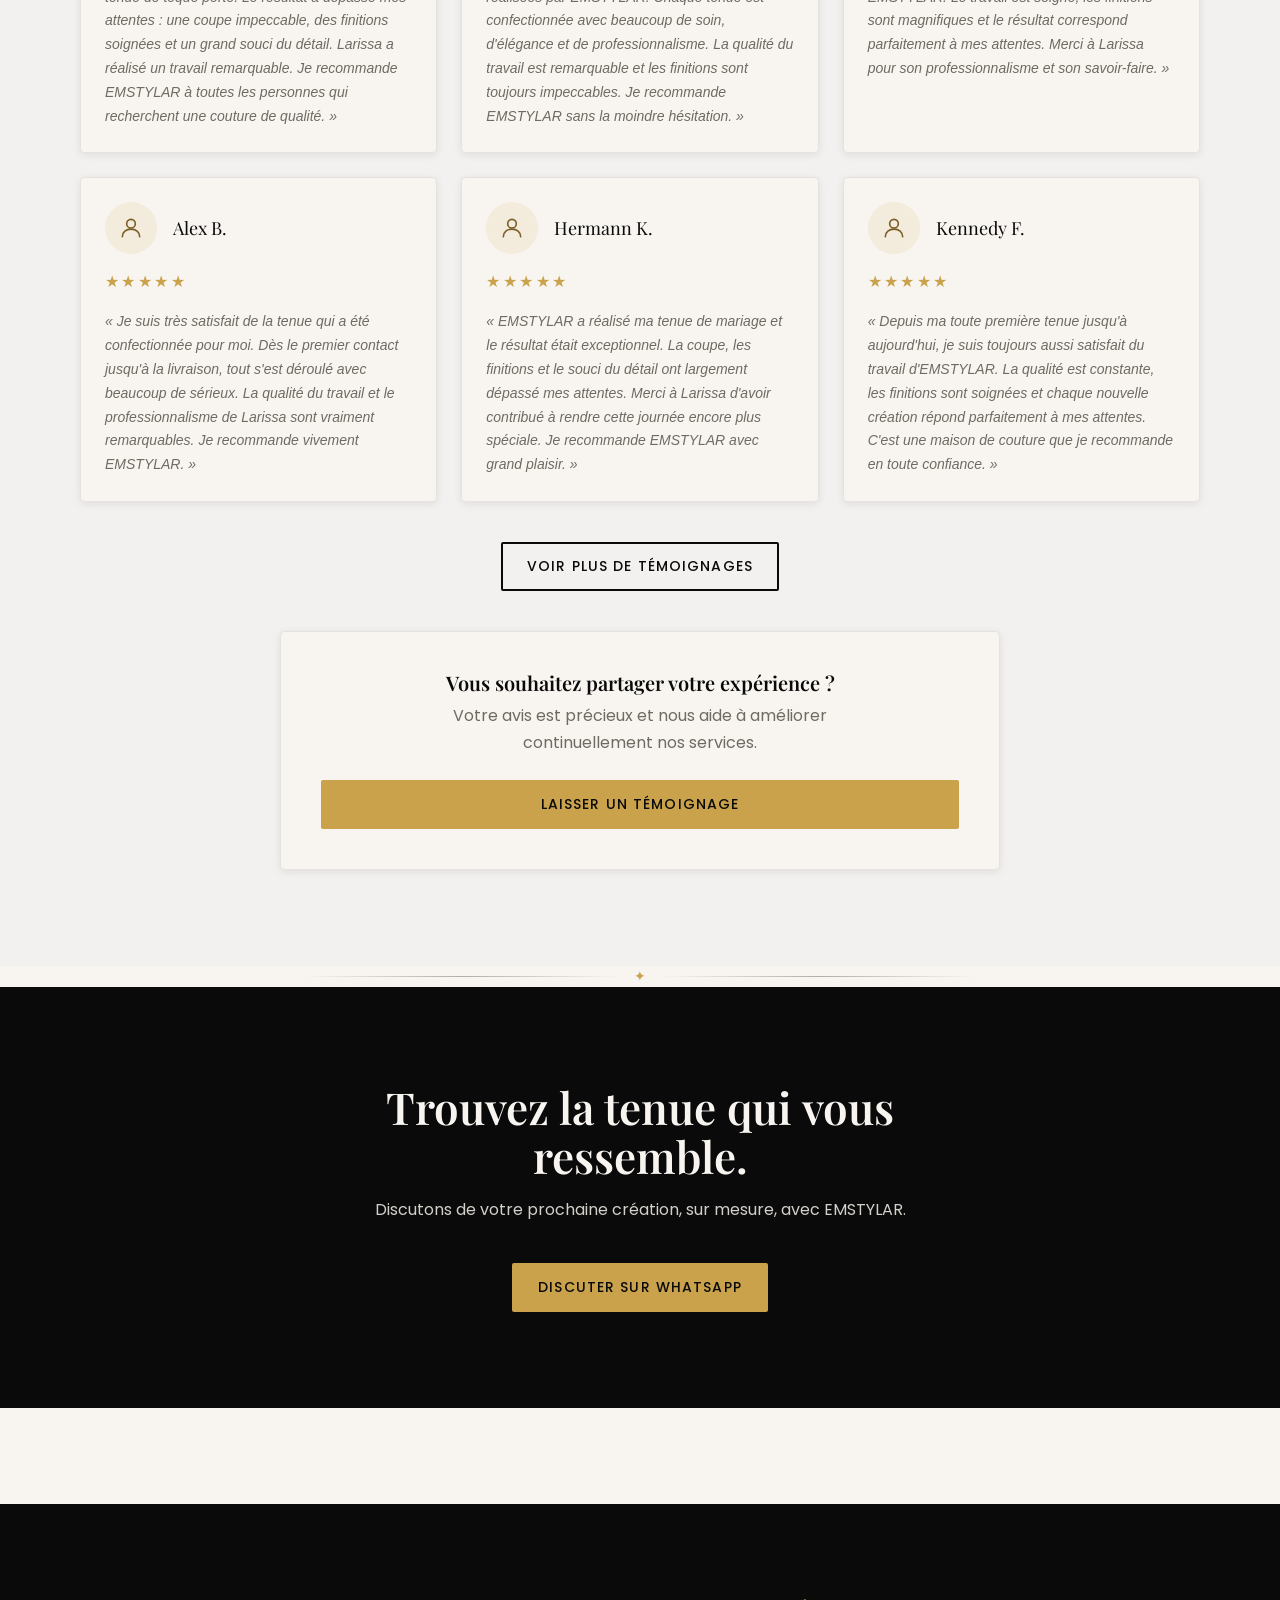
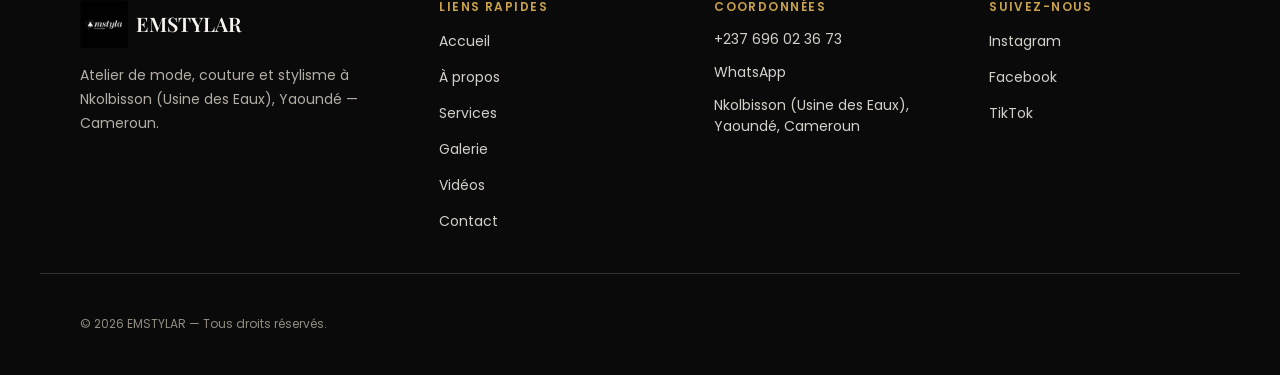
==== commit 63d164b6: "feat(home): add expandable customer testimonials Co-Authored-By: Claude Sonnet 5 <noreply@anthropic." ====
--- a/index.html
+++ b/index.html
@@ -471,7 +471,222 @@
               </p>
             </article>
           </li>
+          <li hidden data-testimonial-extra data-reveal>
+            <article class="card testimonial-card">
+              <div class="testimonial-card__header">
+                <span class="testimonial-card__avatar" aria-hidden="true">
+                  <svg viewBox="0 0 24 24" fill="none" stroke="currentColor" stroke-width="1.5" stroke-linecap="round" stroke-linejoin="round">
+                    <circle cx="12" cy="8" r="4" />
+                    <path d="M4 20c0-4.4 3.6-7 8-7s8 2.6 8 7" />
+                  </svg>
+                </span>
+                <div>
+                  <p class="testimonial-card__name">Nina</p>
+                </div>
+              </div>
+              <span class="testimonial-card__stars" aria-label="5 étoiles sur 5">★★★★★</span>
+              <p class="testimonial-card__text">
+                « Je suis très heureuse d'avoir confié ma tenue à EMSTYLAR. Le résultat est élégant, parfaitement ajusté et réalisé avec beaucoup de soin. Je remercie Larissa pour son écoute et son professionnalisme. »
+              </p>
+            </article>
+          </li>
+          <li hidden data-testimonial-extra data-reveal>
+            <article class="card testimonial-card">
+              <div class="testimonial-card__header">
+                <span class="testimonial-card__avatar" aria-hidden="true">
+                  <svg viewBox="0 0 24 24" fill="none" stroke="currentColor" stroke-width="1.5" stroke-linecap="round" stroke-linejoin="round">
+                    <circle cx="12" cy="8" r="4" />
+                    <path d="M4 20c0-4.4 3.6-7 8-7s8 2.6 8 7" />
+                  </svg>
+                </span>
+                <div>
+                  <p class="testimonial-card__name">Jessica</p>
+                </div>
+              </div>
+              <span class="testimonial-card__stars" aria-label="5 étoiles sur 5">★★★★★</span>
+              <p class="testimonial-card__text">
+                « EMSTYLAR a parfaitement compris ce que je souhaitais. Ma tenue est magnifique et les finitions sont d'une grande qualité. Je suis très satisfaite et je reviendrai avec plaisir pour mes prochaines créations. »
+              </p>
+            </article>
+          </li>
+          <li hidden data-testimonial-extra data-reveal>
+            <article class="card testimonial-card">
+              <div class="testimonial-card__header">
+                <span class="testimonial-card__avatar" aria-hidden="true">
+                  <svg viewBox="0 0 24 24" fill="none" stroke="currentColor" stroke-width="1.5" stroke-linecap="round" stroke-linejoin="round">
+                    <circle cx="12" cy="8" r="4" />
+                    <path d="M4 20c0-4.4 3.6-7 8-7s8 2.6 8 7" />
+                  </svg>
+                </span>
+                <div>
+                  <p class="testimonial-card__name">Ornella</p>
+                </div>
+              </div>
+              <span class="testimonial-card__stars" aria-label="5 étoiles sur 5">★★★★★</span>
+              <p class="testimonial-card__text">
+                « Chaque détail de ma tenue a été réalisé avec beaucoup de précision. J'ai particulièrement apprécié la disponibilité, les conseils et le sérieux de Larissa tout au long de la réalisation. »
+              </p>
+            </article>
+          </li>
+          <li hidden data-testimonial-extra data-reveal>
+            <article class="card testimonial-card">
+              <div class="testimonial-card__header">
+                <span class="testimonial-card__avatar" aria-hidden="true">
+                  <svg viewBox="0 0 24 24" fill="none" stroke="currentColor" stroke-width="1.5" stroke-linecap="round" stroke-linejoin="round">
+                    <circle cx="12" cy="8" r="4" />
+                    <path d="M4 20c0-4.4 3.6-7 8-7s8 2.6 8 7" />
+                  </svg>
+                </span>
+                <div>
+                  <p class="testimonial-card__name">Stella</p>
+                </div>
+              </div>
+              <span class="testimonial-card__stars" aria-label="5 étoiles sur 5">★★★★★</span>
+              <p class="testimonial-card__text">
+                « Je suis entièrement satisfaite de mon expérience avec EMSTYLAR. La qualité de la confection est exceptionnelle et le résultat final dépasse mes attentes. Je recommande cette maison de couture avec confiance. »
+              </p>
+            </article>
+          </li>
+          <li hidden data-testimonial-extra data-reveal>
+            <article class="card testimonial-card">
+              <div class="testimonial-card__header">
+                <span class="testimonial-card__avatar" aria-hidden="true">
+                  <svg viewBox="0 0 24 24" fill="none" stroke="currentColor" stroke-width="1.5" stroke-linecap="round" stroke-linejoin="round">
+                    <circle cx="12" cy="8" r="4" />
+                    <path d="M4 20c0-4.4 3.6-7 8-7s8 2.6 8 7" />
+                  </svg>
+                </span>
+                <div>
+                  <p class="testimonial-card__name">Daniella</p>
+                </div>
+              </div>
+              <span class="testimonial-card__stars" aria-label="5 étoiles sur 5">★★★★★</span>
+              <p class="testimonial-card__text">
+                « Ma tenue correspond exactement à ce que j'avais imaginé. Le travail est soigné, les finitions sont impeccables et le professionnalisme de Larissa fait toute la différence. »
+              </p>
+            </article>
+          </li>
+          <li hidden data-testimonial-extra data-reveal>
+            <article class="card testimonial-card">
+              <div class="testimonial-card__header">
+                <span class="testimonial-card__avatar" aria-hidden="true">
+                  <svg viewBox="0 0 24 24" fill="none" stroke="currentColor" stroke-width="1.5" stroke-linecap="round" stroke-linejoin="round">
+                    <circle cx="12" cy="8" r="4" />
+                    <path d="M4 20c0-4.4 3.6-7 8-7s8 2.6 8 7" />
+                  </svg>
+                </span>
+                <div>
+                  <p class="testimonial-card__name">Ida</p>
+                </div>
+              </div>
+              <span class="testimonial-card__stars" aria-label="5 étoiles sur 5">★★★★★</span>
+              <p class="testimonial-card__text">
+                « EMSTYLAR réalise un travail remarquable. J'ai été très bien accompagnée du début à la fin et je suis ravie de la qualité de ma création. Merci pour cette belle expérience. »
+              </p>
+            </article>
+          </li>
+          <li hidden data-testimonial-extra data-reveal>
+            <article class="card testimonial-card">
+              <div class="testimonial-card__header">
+                <span class="testimonial-card__avatar" aria-hidden="true">
+                  <svg viewBox="0 0 24 24" fill="none" stroke="currentColor" stroke-width="1.5" stroke-linecap="round" stroke-linejoin="round">
+                    <circle cx="12" cy="8" r="4" />
+                    <path d="M4 20c0-4.4 3.6-7 8-7s8 2.6 8 7" />
+                  </svg>
+                </span>
+                <div>
+                  <p class="testimonial-card__name">Allan</p>
+                </div>
+              </div>
+              <span class="testimonial-card__stars" aria-label="5 étoiles sur 5">★★★★★</span>
+              <p class="testimonial-card__text">
+                « Je suis très satisfait de la tenue qui a été confectionnée pour moi. Les délais ont été respectés, les finitions sont excellentes et le résultat est à la hauteur de mes attentes. Je recommande vivement EMSTYLAR. »
+              </p>
+            </article>
+          </li>
+          <li hidden data-testimonial-extra data-reveal>
+            <article class="card testimonial-card">
+              <div class="testimonial-card__header">
+                <span class="testimonial-card__avatar" aria-hidden="true">
+                  <svg viewBox="0 0 24 24" fill="none" stroke="currentColor" stroke-width="1.5" stroke-linecap="round" stroke-linejoin="round">
+                    <circle cx="12" cy="8" r="4" />
+                    <path d="M4 20c0-4.4 3.6-7 8-7s8 2.6 8 7" />
+                  </svg>
+                </span>
+                <div>
+                  <p class="testimonial-card__name">Mme Solange</p>
+                </div>
+              </div>
+              <span class="testimonial-card__stars" aria-label="5 étoiles sur 5">★★★★★</span>
+              <p class="testimonial-card__text">
+                « J'ai beaucoup apprécié le professionnalisme et le savoir-faire de Larissa. Ma tenue a été réalisée avec beaucoup d'attention et de précision. Je suis pleinement satisfaite du résultat. »
+              </p>
+            </article>
+          </li>
+          <li hidden data-testimonial-extra data-reveal>
+            <article class="card testimonial-card">
+              <div class="testimonial-card__header">
+                <span class="testimonial-card__avatar" aria-hidden="true">
+                  <svg viewBox="0 0 24 24" fill="none" stroke="currentColor" stroke-width="1.5" stroke-linecap="round" stroke-linejoin="round">
+                    <circle cx="12" cy="8" r="4" />
+                    <path d="M4 20c0-4.4 3.6-7 8-7s8 2.6 8 7" />
+                  </svg>
+                </span>
+                <div>
+                  <p class="testimonial-card__name">Mme Geneviève</p>
+                </div>
+              </div>
+              <span class="testimonial-card__stars" aria-label="5 étoiles sur 5">★★★★★</span>
+              <p class="testimonial-card__text">
+                « EMSTYLAR est une adresse que je recommande sans hésitation. Les créations sont élégantes, la qualité est au rendez-vous et chaque détail est soigneusement travaillé. Merci pour ce magnifique travail. »
+              </p>
+            </article>
+          </li>
+          <li hidden data-testimonial-extra data-reveal>
+            <article class="card testimonial-card">
+              <div class="testimonial-card__header">
+                <span class="testimonial-card__avatar" aria-hidden="true">
+                  <svg viewBox="0 0 24 24" fill="none" stroke="currentColor" stroke-width="1.5" stroke-linecap="round" stroke-linejoin="round">
+                    <circle cx="12" cy="8" r="4" />
+                    <path d="M4 20c0-4.4 3.6-7 8-7s8 2.6 8 7" />
+                  </svg>
+                </span>
+                <div>
+                  <p class="testimonial-card__name">Camillia</p>
+                </div>
+              </div>
+              <span class="testimonial-card__stars" aria-label="5 étoiles sur 5">★★★★★</span>
+              <p class="testimonial-card__text">
+                « Je suis ravie de la tenue réalisée par EMSTYLAR. Le travail est soigné, les finitions sont élégantes et chaque détail a été pensé avec beaucoup de professionnalisme. Je recommande EMSTYLAR à toutes celles et ceux qui recherchent une confection de qualité. »
+              </p>
+            </article>
+          </li>
+          <li hidden data-testimonial-extra data-reveal>
+            <article class="card testimonial-card">
+              <div class="testimonial-card__header">
+                <span class="testimonial-card__avatar" aria-hidden="true">
+                  <svg viewBox="0 0 24 24" fill="none" stroke="currentColor" stroke-width="1.5" stroke-linecap="round" stroke-linejoin="round">
+                    <circle cx="12" cy="8" r="4" />
+                    <path d="M4 20c0-4.4 3.6-7 8-7s8 2.6 8 7" />
+                  </svg>
+                </span>
+                <div>
+                  <p class="testimonial-card__name">Jason</p>
+                </div>
+              </div>
+              <span class="testimonial-card__stars" aria-label="5 étoiles sur 5">★★★★★</span>
+              <p class="testimonial-card__text">
+                « EMSTYLAR a réalisé une tenue qui correspond parfaitement à mes attentes. La qualité de la confection, le respect des délais et le souci du détail m'ont pleinement satisfait. Je recommande cette maison de couture avec confiance. »
+              </p>
+            </article>
+          </li>
         </ul>
+
+        <div class="testimonial-more" data-reveal>
+          <button type="button" class="btn btn--outline" id="testimonials-more-btn">
+            Voir plus de témoignages
+          </button>
+        </div>
 
         <div class="card testimonial-share" data-reveal>
           <h3 class="testimonial-share__title">Vous souhaitez partager votre expérience ?</h3>
--- a/assets/css/pages/home.css
+++ b/assets/css/pages/home.css
@@ -297,6 +297,11 @@
   line-height: var(--lh-relaxed);
 }
 
+.testimonial-more {
+  margin-top: var(--space-lg);
+  text-align: center;
+}
+
 .testimonial-share {
   max-width: var(--container-narrow);
   margin: var(--space-lg) auto 0;
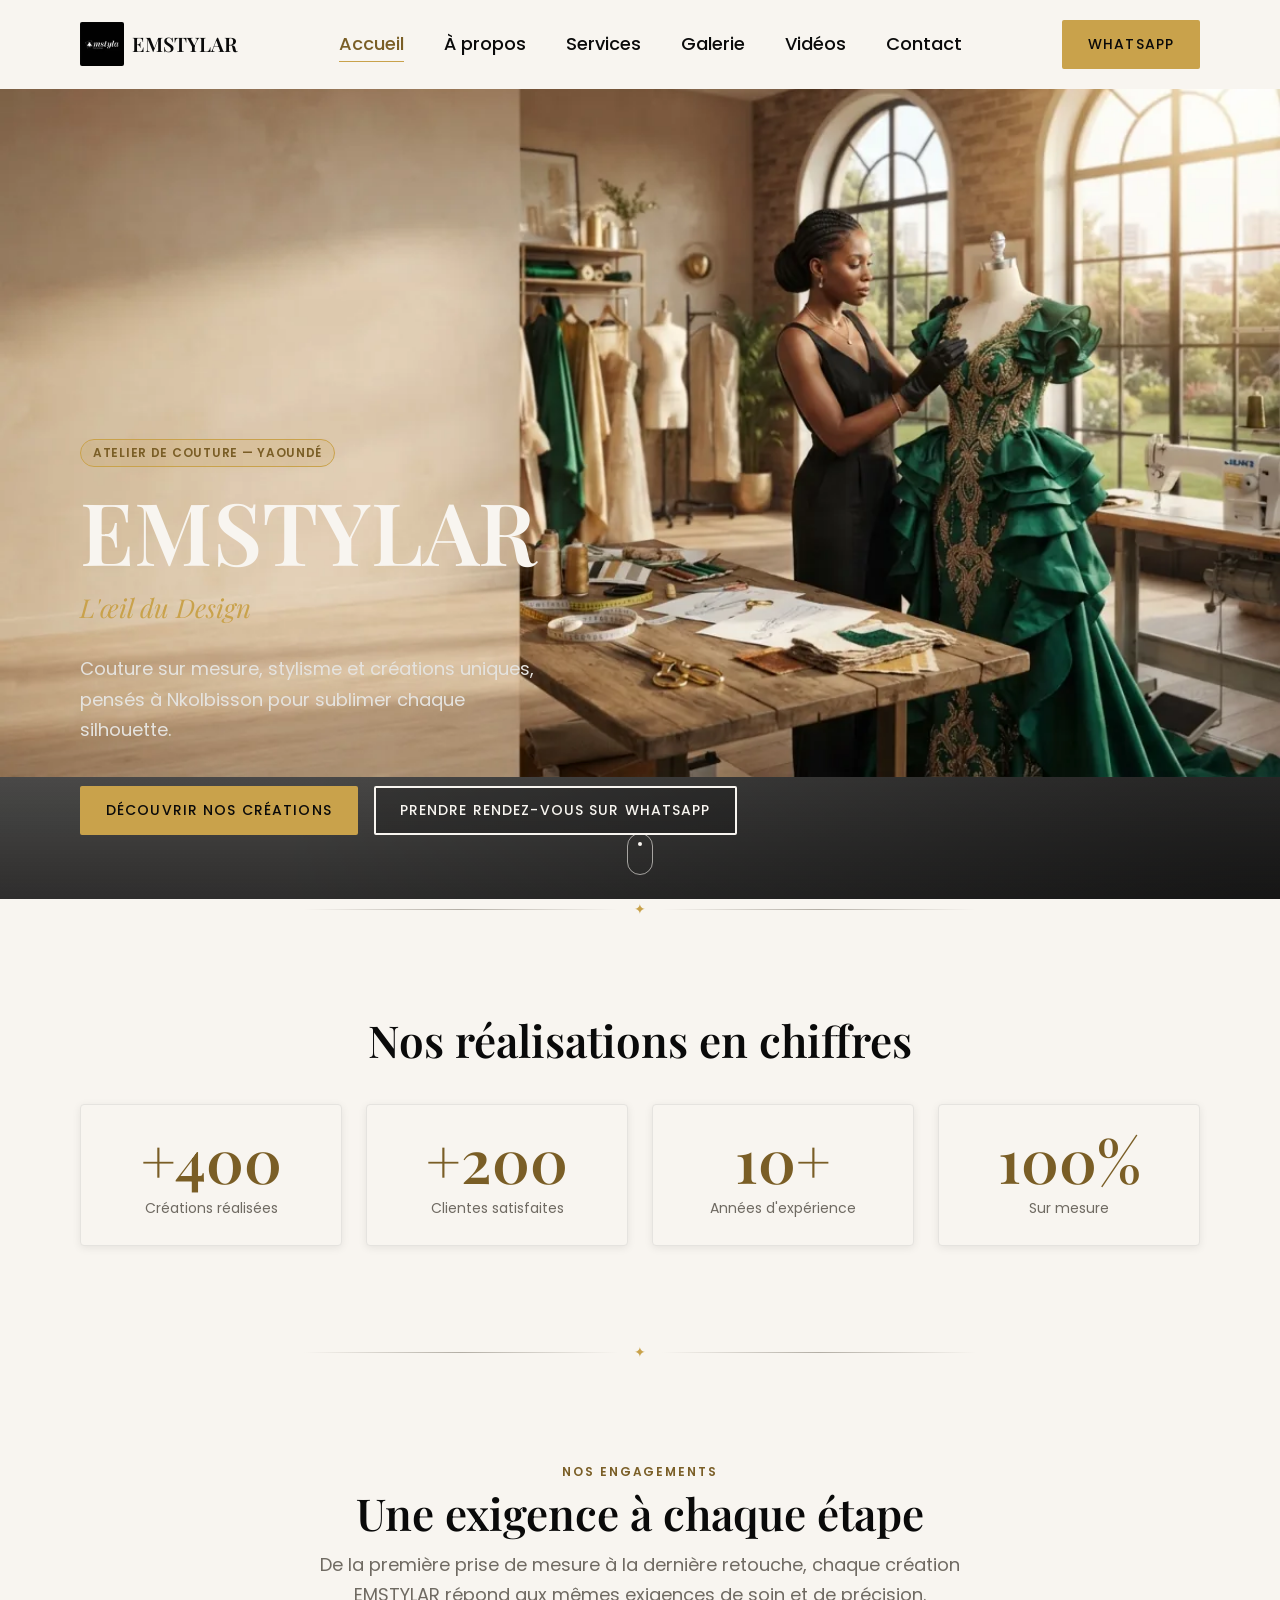
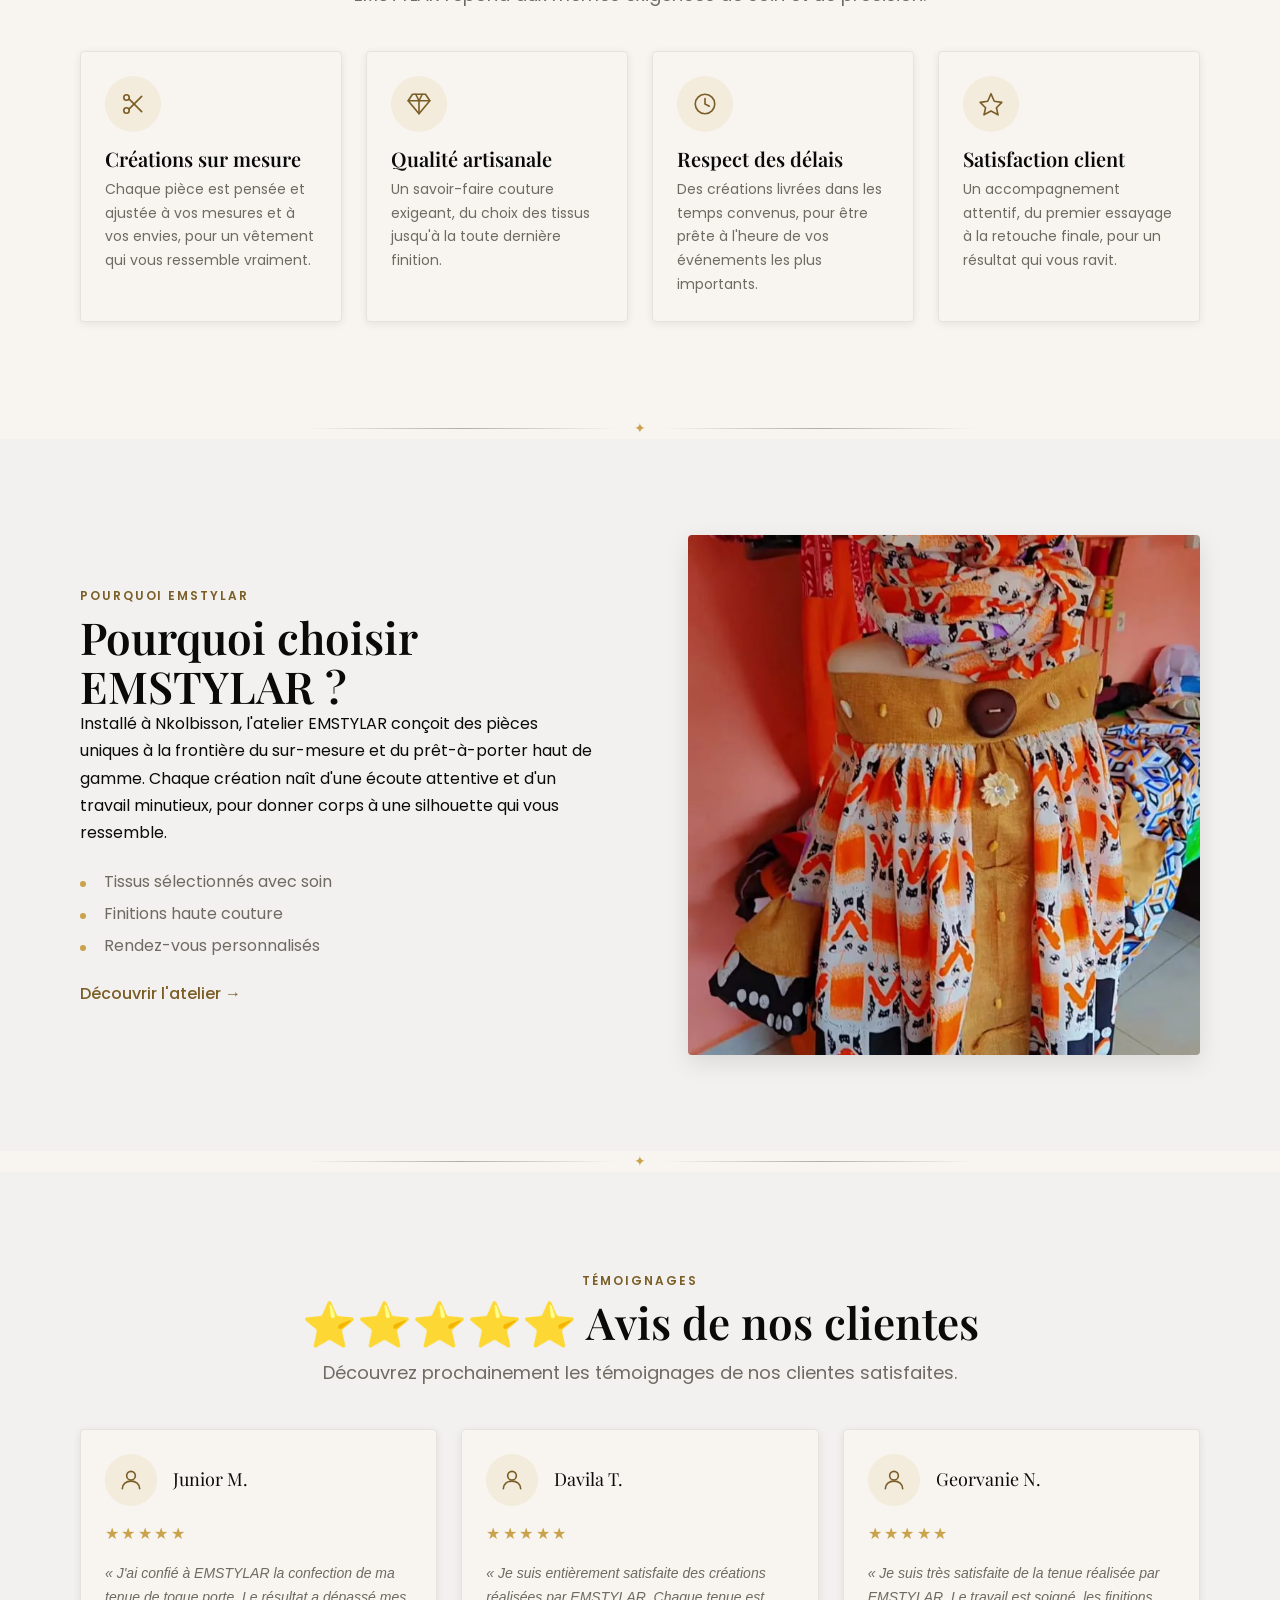
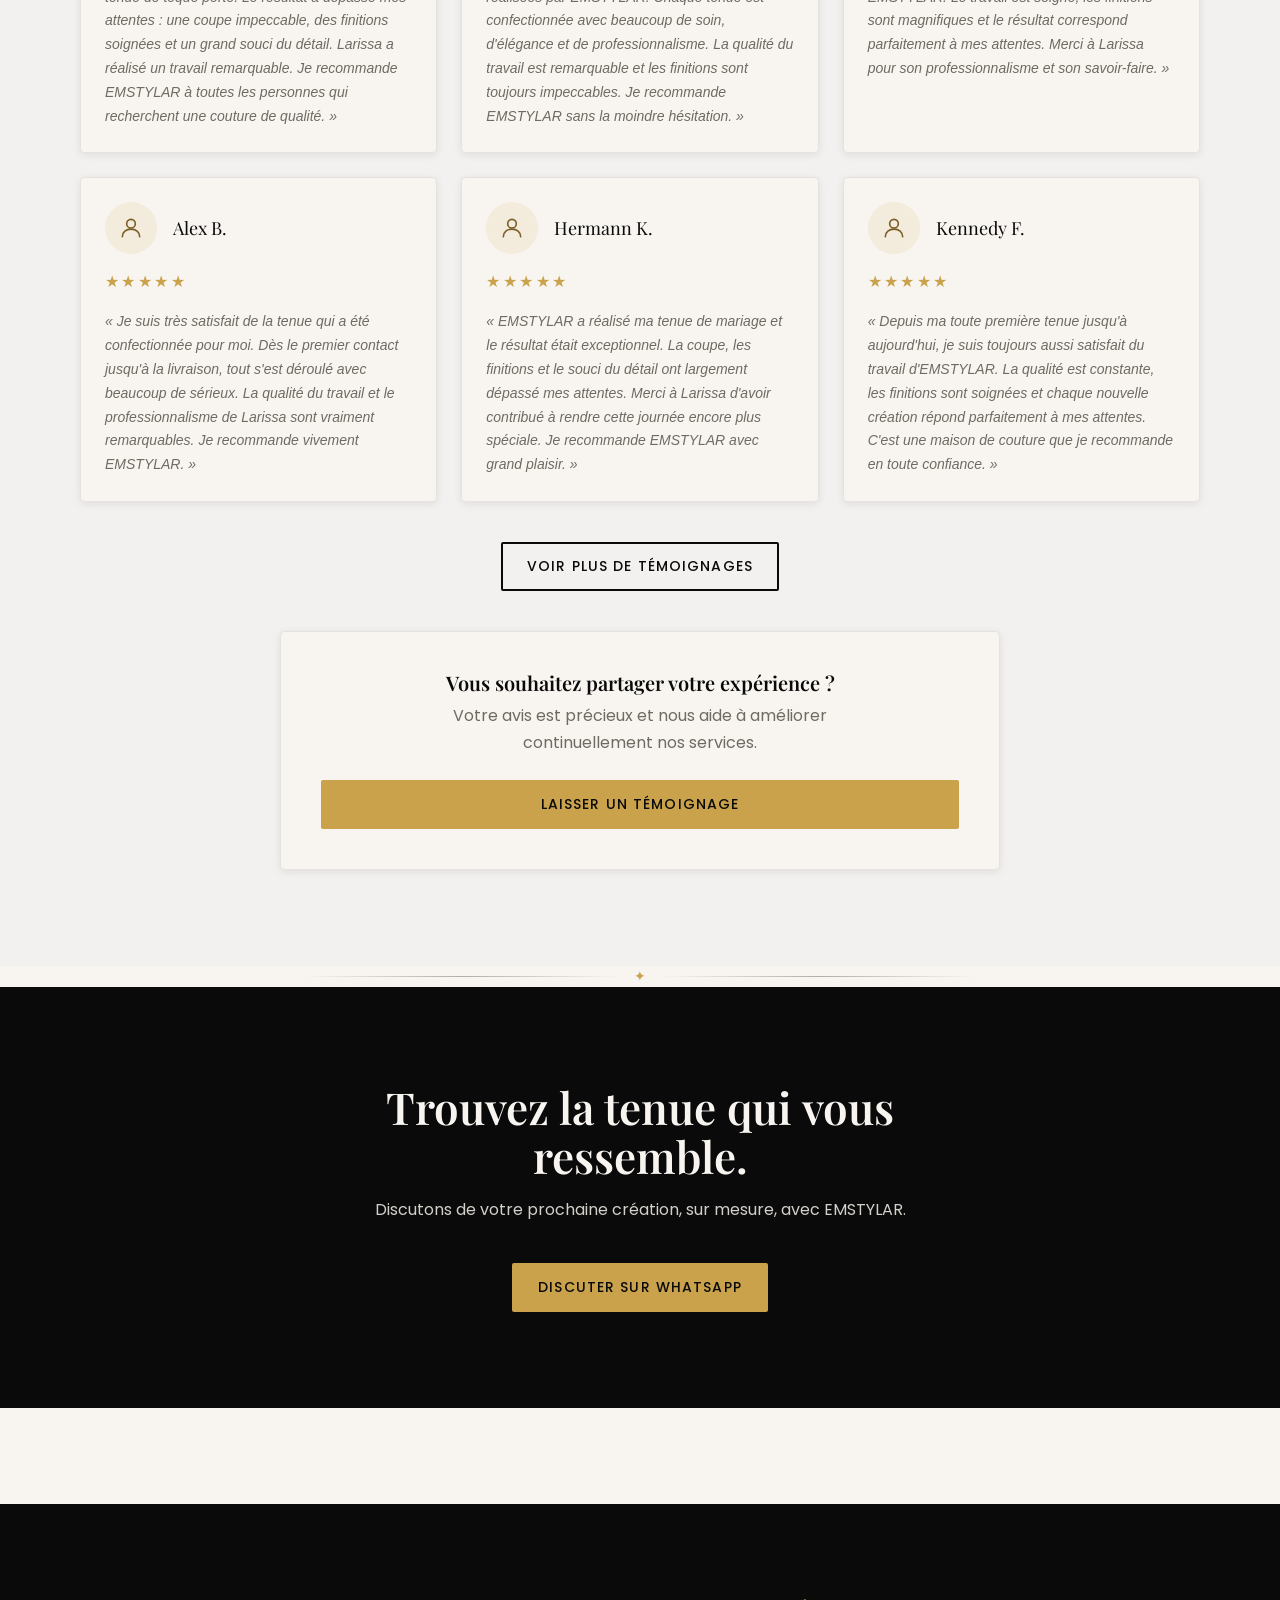
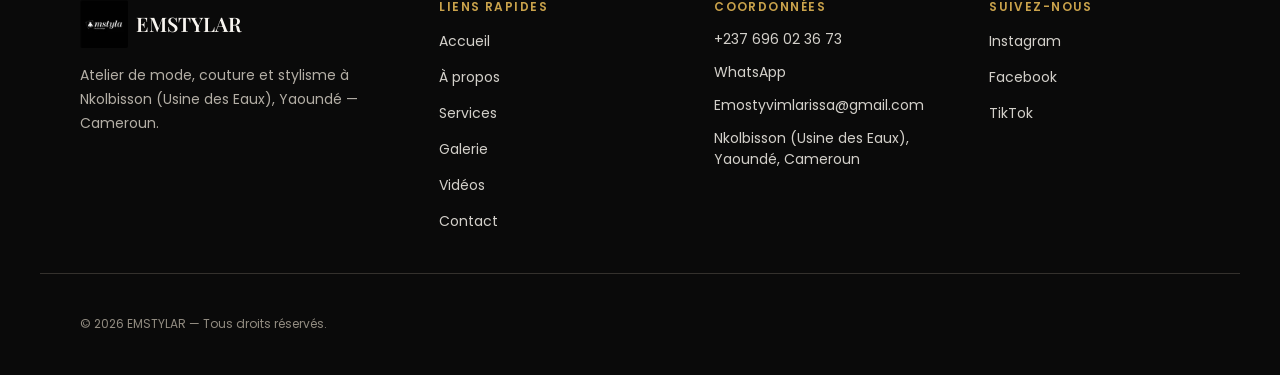
==== commit 08f8bbcb: "feat(footer): add official email to footer and centralize contact information Co-Authored-By: Claude" ====
--- a/index.html
+++ b/index.html
@@ -2,6 +2,15 @@
 <html lang="fr">
 <head>
   <meta charset="UTF-8" />
+  <script>
+    // Évite tout flash du loader lors des navigations internes : posé avant
+    // le premier rendu, avant même le chargement des feuilles de style.
+    if (sessionStorage.getItem("emstylar-loaded")) {
+      document.documentElement.classList.add("no-loader");
+    } else {
+      sessionStorage.setItem("emstylar-loaded", "1");
+    }
+  </script>
   <meta name="viewport" content="width=device-width, initial-scale=1.0" />
   <title>EMSTYLAR | Atelier de couture, mode et stylisme à Nkolbisson, Yaoundé</title>
   <meta name="description" content="EMSTYLAR est un atelier de couture et de stylisme à Nkolbisson (Usine des Eaux), Yaoundé. Créations sur mesure, formations et stages de vacances." />
@@ -79,11 +88,22 @@
   <link rel="stylesheet" href="assets/css/components.css" />
   <link rel="stylesheet" href="assets/css/navbar.css" />
   <link rel="stylesheet" href="assets/css/footer.css" />
+  <link rel="stylesheet" href="assets/css/loader.css" />
   <link rel="stylesheet" href="assets/css/animations.css" />
   <link rel="stylesheet" href="assets/css/print.css" media="print" />
   <link rel="stylesheet" href="assets/css/pages/home.css" />
 </head>
 <body>
+  <div class="loader" data-loader aria-hidden="true">
+    <div class="loader__mark">
+      <svg class="loader__ring" viewBox="0 0 96 96" focusable="false">
+        <circle class="loader__ring-track" cx="48" cy="48" r="28" />
+        <circle class="loader__ring-progress" cx="48" cy="48" r="28" />
+      </svg>
+      <span class="loader__monogram">EM</span>
+    </div>
+  </div>
+
   <a class="skip-link" href="#main-content">Aller au contenu principal</a>
 
   <header id="site-header" class="site-header">
@@ -837,6 +857,7 @@
         <ul class="site-footer__contact">
           <li><a href="tel:+237696023673" data-config-attr="href:contact.phoneHref" data-config-text="contact.phone">+237 696 02 36 73</a></li>
           <li><a href="https://wa.me/237696023673" data-config-attr="href:contact.whatsappBaseUrl" target="_blank" rel="noopener noreferrer">WhatsApp</a></li>
+          <li><a href="mailto:Emostyvimlarissa@gmail.com" data-config-attr="href:contact.emailHref" data-config-text="contact.email">Emostyvimlarissa@gmail.com</a></li>
           <li data-config-text="maps.address">Nkolbisson (Usine des Eaux), Yaoundé, Cameroun</li>
         </ul>
       </div>
--- a/assets/css/loader.css
+++ b/assets/css/loader.css
@@ -0,0 +1,93 @@
+/* ==========================================================================
+   EMSTYLAR — Loader de premier chargement
+   ==========================================================================
+   Affiché uniquement lors du tout premier chargement du site (voir le
+   script inline dans <head> de chaque page, qui pose la classe .no-loader
+   sur <html> — via sessionStorage — avant même le premier rendu si le
+   site a déjà été visité pendant cette session) et masqué par
+   assets/js/modules/loader.js dès que le DOM est prêt.
+
+   Pur CSS + SVG, aucune image : un anneau doré se dessine (esprit fil de
+   couture) autour du monogramme "EM" qui apparaît en fondu. Neutralisé
+   pour prefers-reduced-motion (voir reset.css : toutes les durées
+   d'animation/transition y sont forcées à 0.01ms).
+   ========================================================================== */
+
+html.no-loader .loader {
+  display: none;
+}
+
+.loader {
+  position: fixed;
+  inset: 0;
+  z-index: var(--z-tooltip);
+  display: flex;
+  align-items: center;
+  justify-content: center;
+  background-color: var(--color-black);
+  opacity: 1;
+  transition: opacity var(--duration-slow) var(--ease-in-out);
+}
+
+.loader.is-hidden {
+  opacity: 0;
+  pointer-events: none;
+}
+
+.loader__mark {
+  position: relative;
+  display: flex;
+  align-items: center;
+  justify-content: center;
+  width: 96px;
+  height: 96px;
+}
+
+.loader__ring {
+  position: absolute;
+  inset: 0;
+  transform: rotate(-90deg);
+}
+
+.loader__ring-track,
+.loader__ring-progress {
+  fill: none;
+  stroke-width: 1.5;
+}
+
+.loader__ring-track {
+  stroke: rgba(248, 245, 240, 0.14);
+}
+
+.loader__ring-progress {
+  stroke: var(--color-gold);
+  stroke-linecap: round;
+  stroke-dasharray: 175;
+  stroke-dashoffset: 175;
+  animation: loader-draw var(--duration-slower) var(--ease-in-out) forwards;
+}
+
+.loader__monogram {
+  font-family: var(--font-heading);
+  font-size: var(--fs-lg);
+  font-weight: var(--fw-semibold);
+  letter-spacing: 0.16em;
+  color: var(--color-white);
+  opacity: 0;
+  transform: scale(0.9);
+  animation: loader-monogram-in var(--duration-slow) var(--ease-out) forwards;
+  animation-delay: 350ms;
+}
+
+@keyframes loader-draw {
+  to {
+    stroke-dashoffset: 0;
+  }
+}
+
+@keyframes loader-monogram-in {
+  to {
+    opacity: 1;
+    transform: scale(1);
+  }
+}
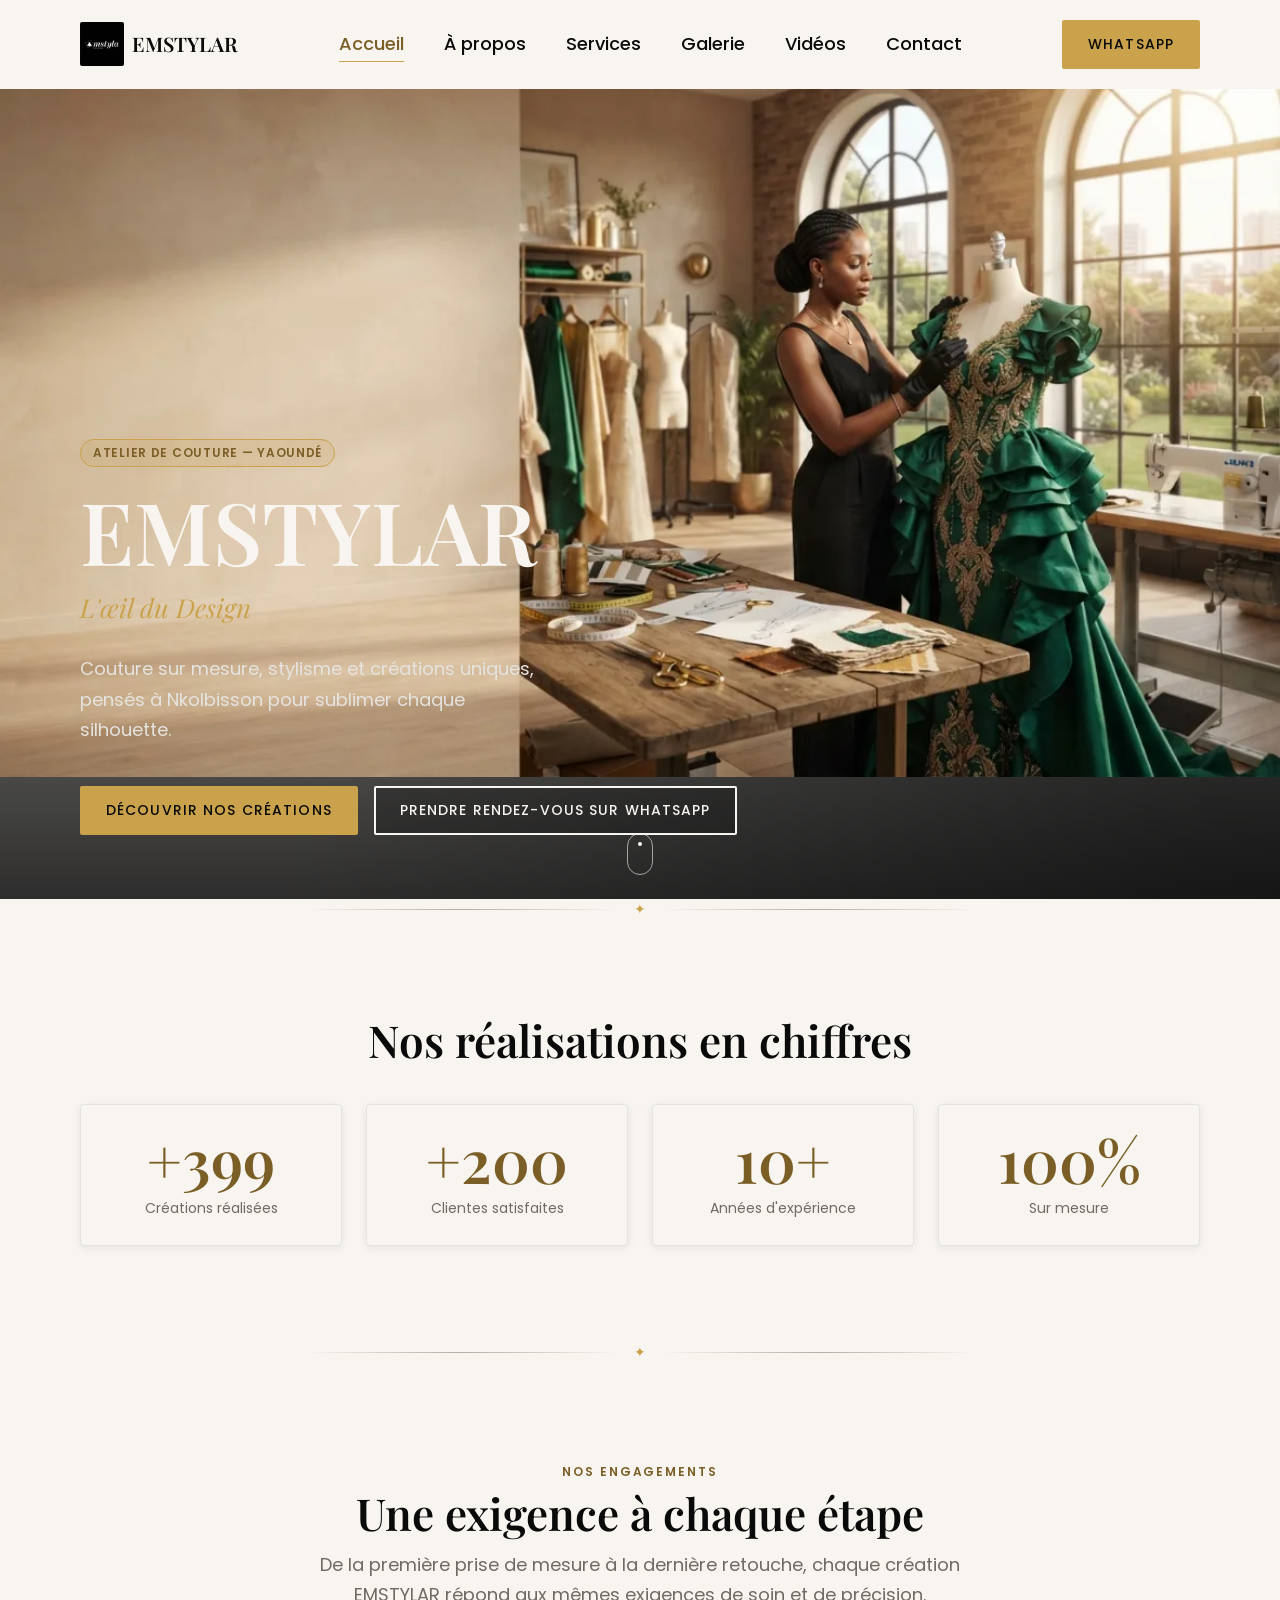
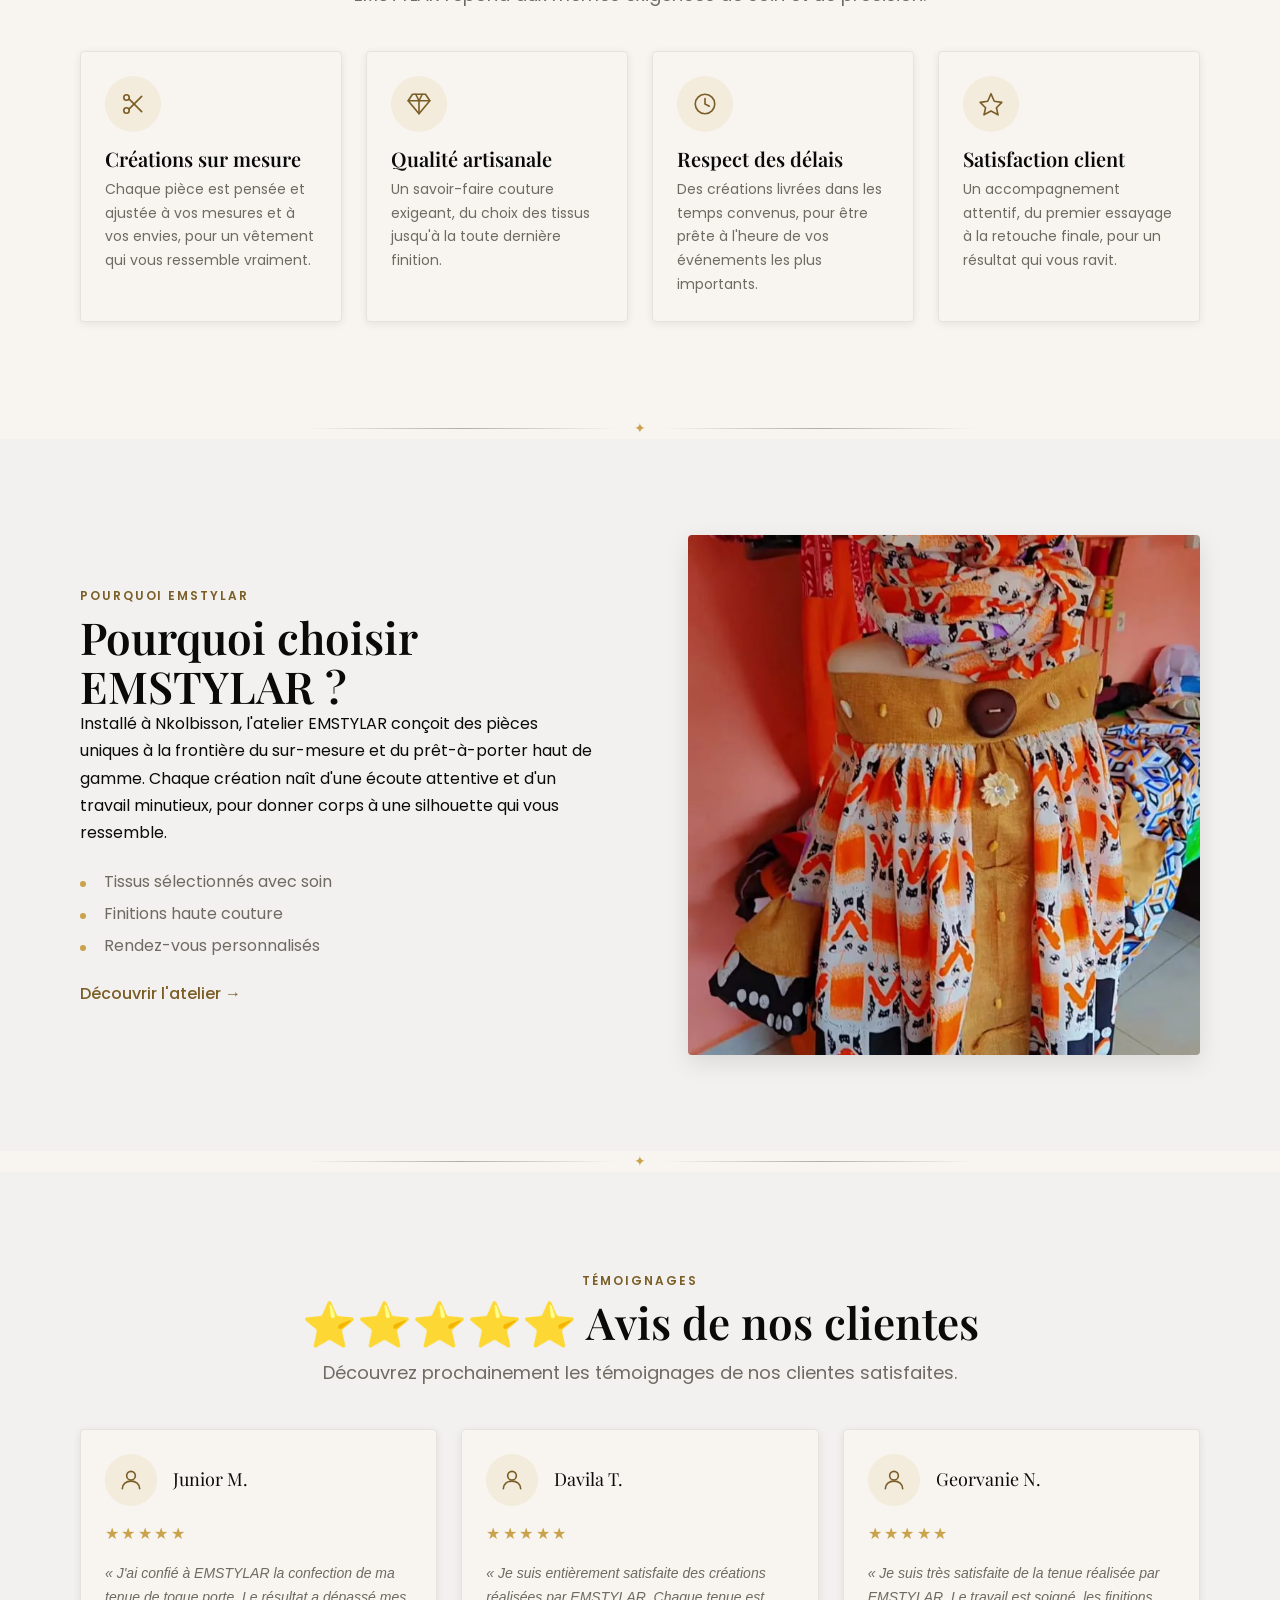
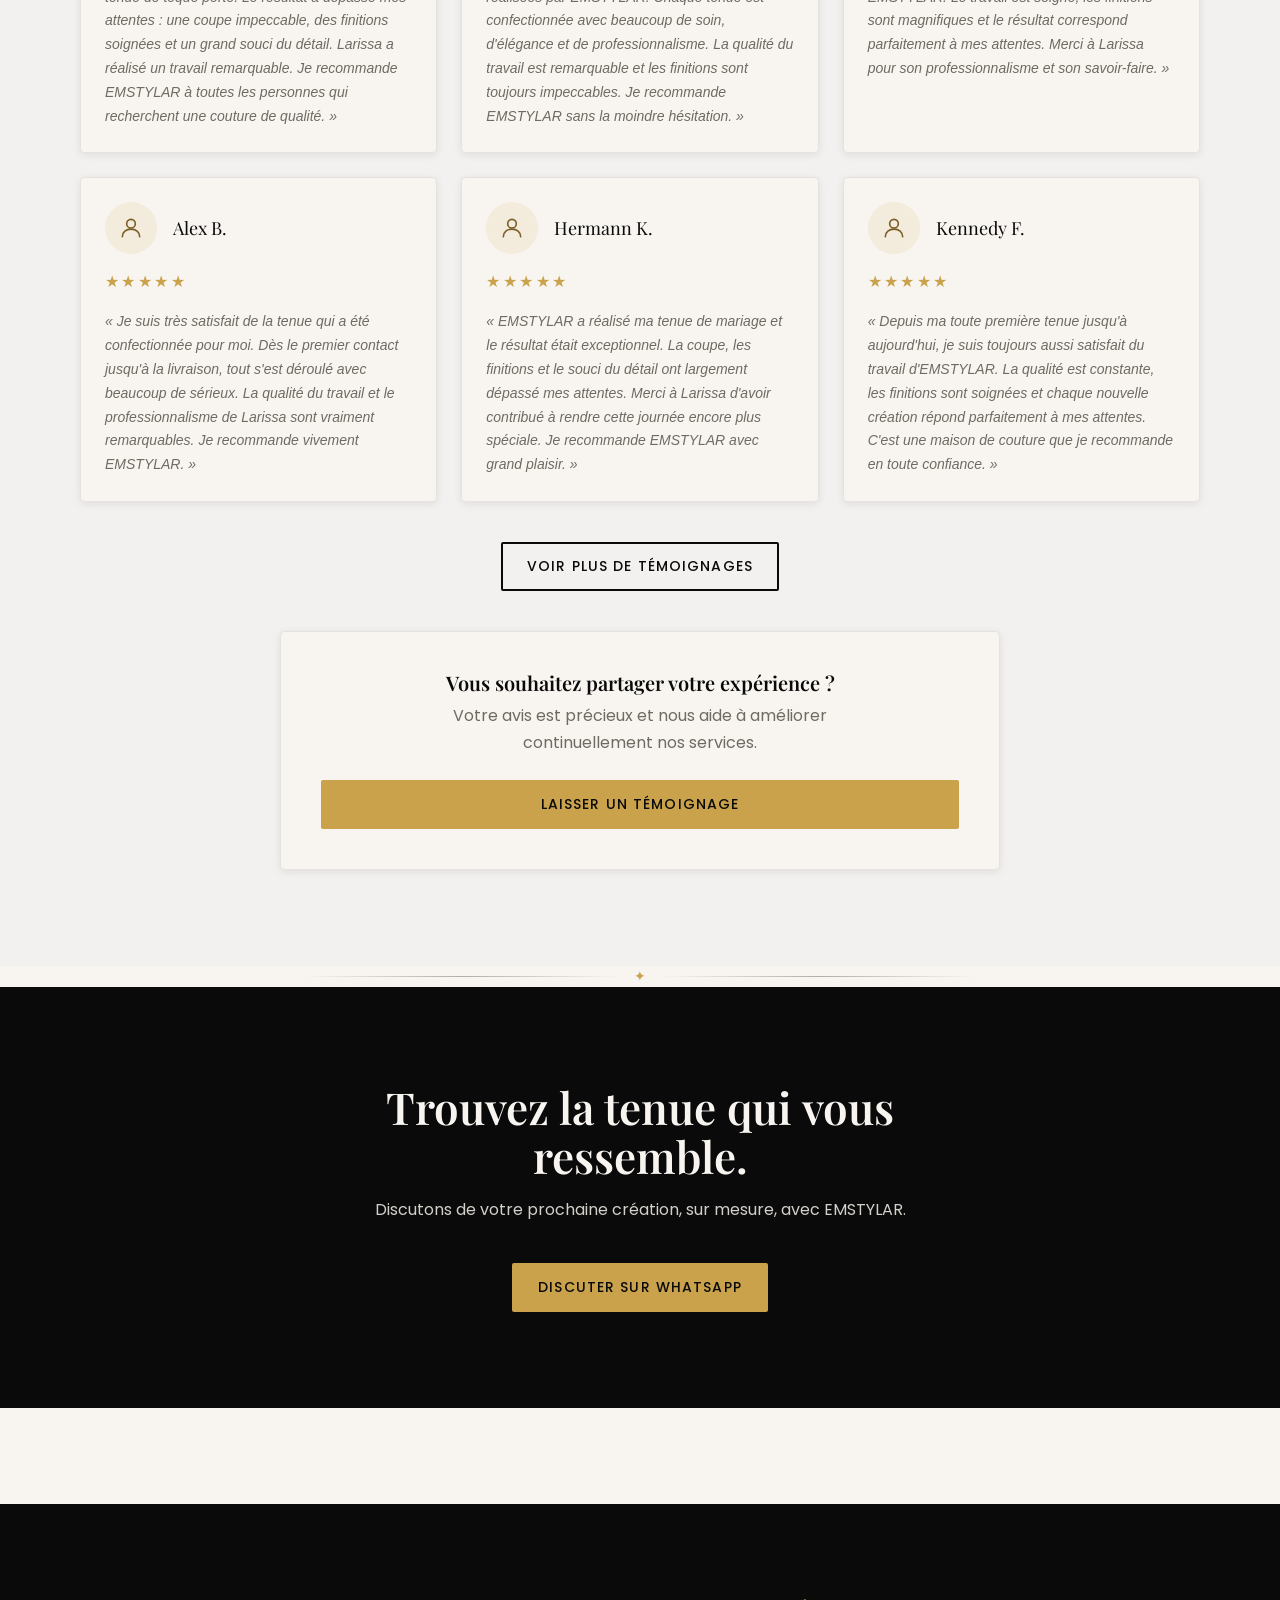
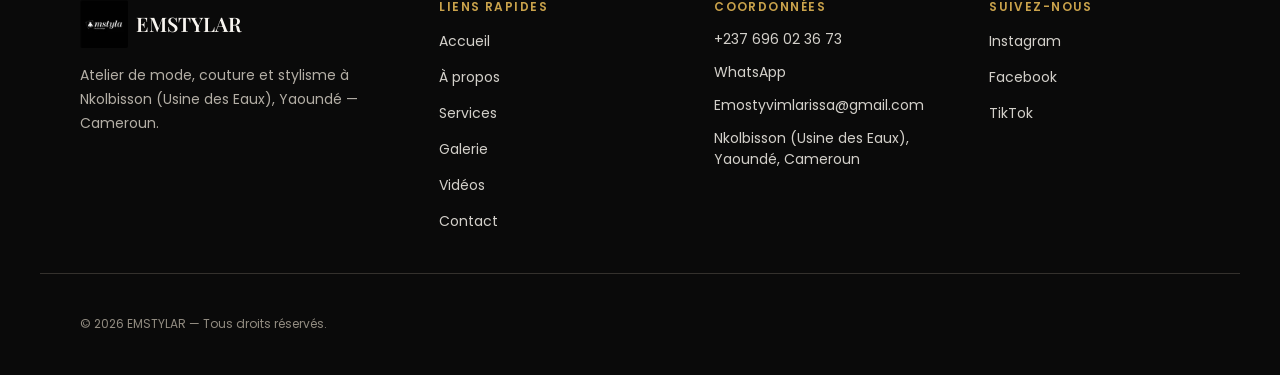
==== commit a4c38824: "chore(seo): finalize canonical domain configuration" ====
--- a/index.html
+++ b/index.html
@@ -19,19 +19,19 @@
   <meta name="language" content="French" />
   <meta name="robots" content="index, follow" />
   <meta name="theme-color" content="#0a0a0a" />
-  <link rel="canonical" href="https://www.emstylar.com/" />
+  <link rel="canonical" href="https://emstylar.com/" />
   <link rel="icon" type="image/jpeg" href="assets/optimized/img/logo-badge.jpg" />
 
   <!-- Open Graph -->
   <meta property="og:title" content="EMSTYLAR | Atelier de couture, mode et stylisme à Nkolbisson, Yaoundé" />
   <meta property="og:description" content="EMSTYLAR est un atelier de couture et de stylisme à Nkolbisson (Usine des Eaux), Yaoundé. Créations sur mesure, formations et stages de vacances." />
   <meta property="og:type" content="website" />
-  <meta property="og:image" content="https://www.emstylar.com/assets/optimized/img/og/og-image.jpg" />
+  <meta property="og:image" content="https://emstylar.com/assets/optimized/img/og/og-image.jpg" />
   <meta property="og:image:width" content="1200" />
   <meta property="og:image:height" content="630" />
   <meta property="og:image:type" content="image/jpeg" />
   <meta property="og:image:alt" content="EMSTYLAR — L'œil du Design" />
-  <meta property="og:url" content="https://www.emstylar.com/" />
+  <meta property="og:url" content="https://emstylar.com/" />
   <meta property="og:site_name" content="EMSTYLAR" />
   <meta property="og:locale" content="fr_FR" />
 
@@ -39,7 +39,7 @@
   <meta name="twitter:card" content="summary_large_image" />
   <meta name="twitter:title" content="EMSTYLAR | Atelier de couture, mode et stylisme à Nkolbisson, Yaoundé" />
   <meta name="twitter:description" content="EMSTYLAR est un atelier de couture et de stylisme à Nkolbisson (Usine des Eaux), Yaoundé. Créations sur mesure, formations et stages de vacances." />
-  <meta name="twitter:image" content="https://www.emstylar.com/assets/optimized/img/og/og-image.jpg" />
+  <meta name="twitter:image" content="https://emstylar.com/assets/optimized/img/og/og-image.jpg" />
   <meta name="twitter:image:alt" content="EMSTYLAR — L'œil du Design" />
 
   <!-- Données structurées (JSON-LD) -->
@@ -72,8 +72,8 @@
         "closes": "16:00"
       }
     ],
-    "image": "https://www.emstylar.com/assets/optimized/img/og/og-image.jpg",
-    "url": "https://www.emstylar.com"
+    "image": "https://emstylar.com/assets/optimized/img/og/og-image.jpg",
+    "url": "https://emstylar.com"
   }
   </script>
 
